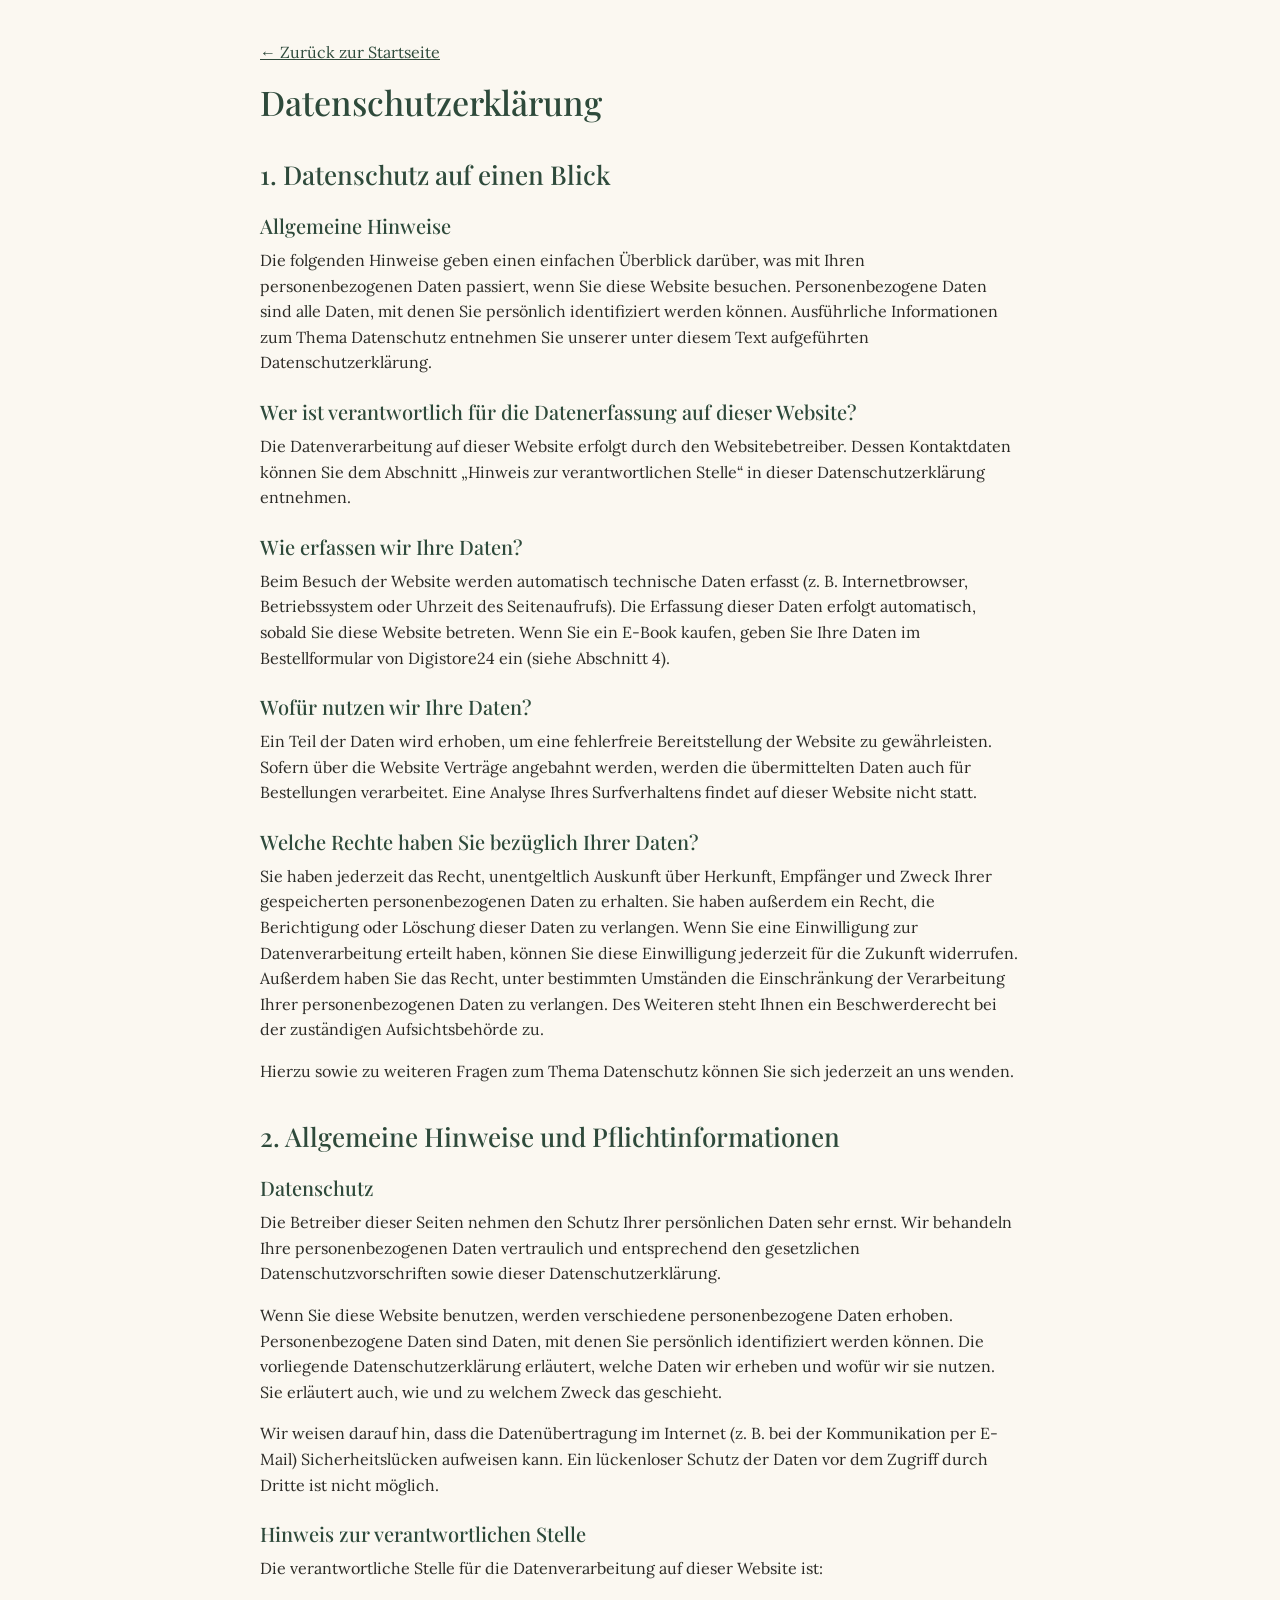
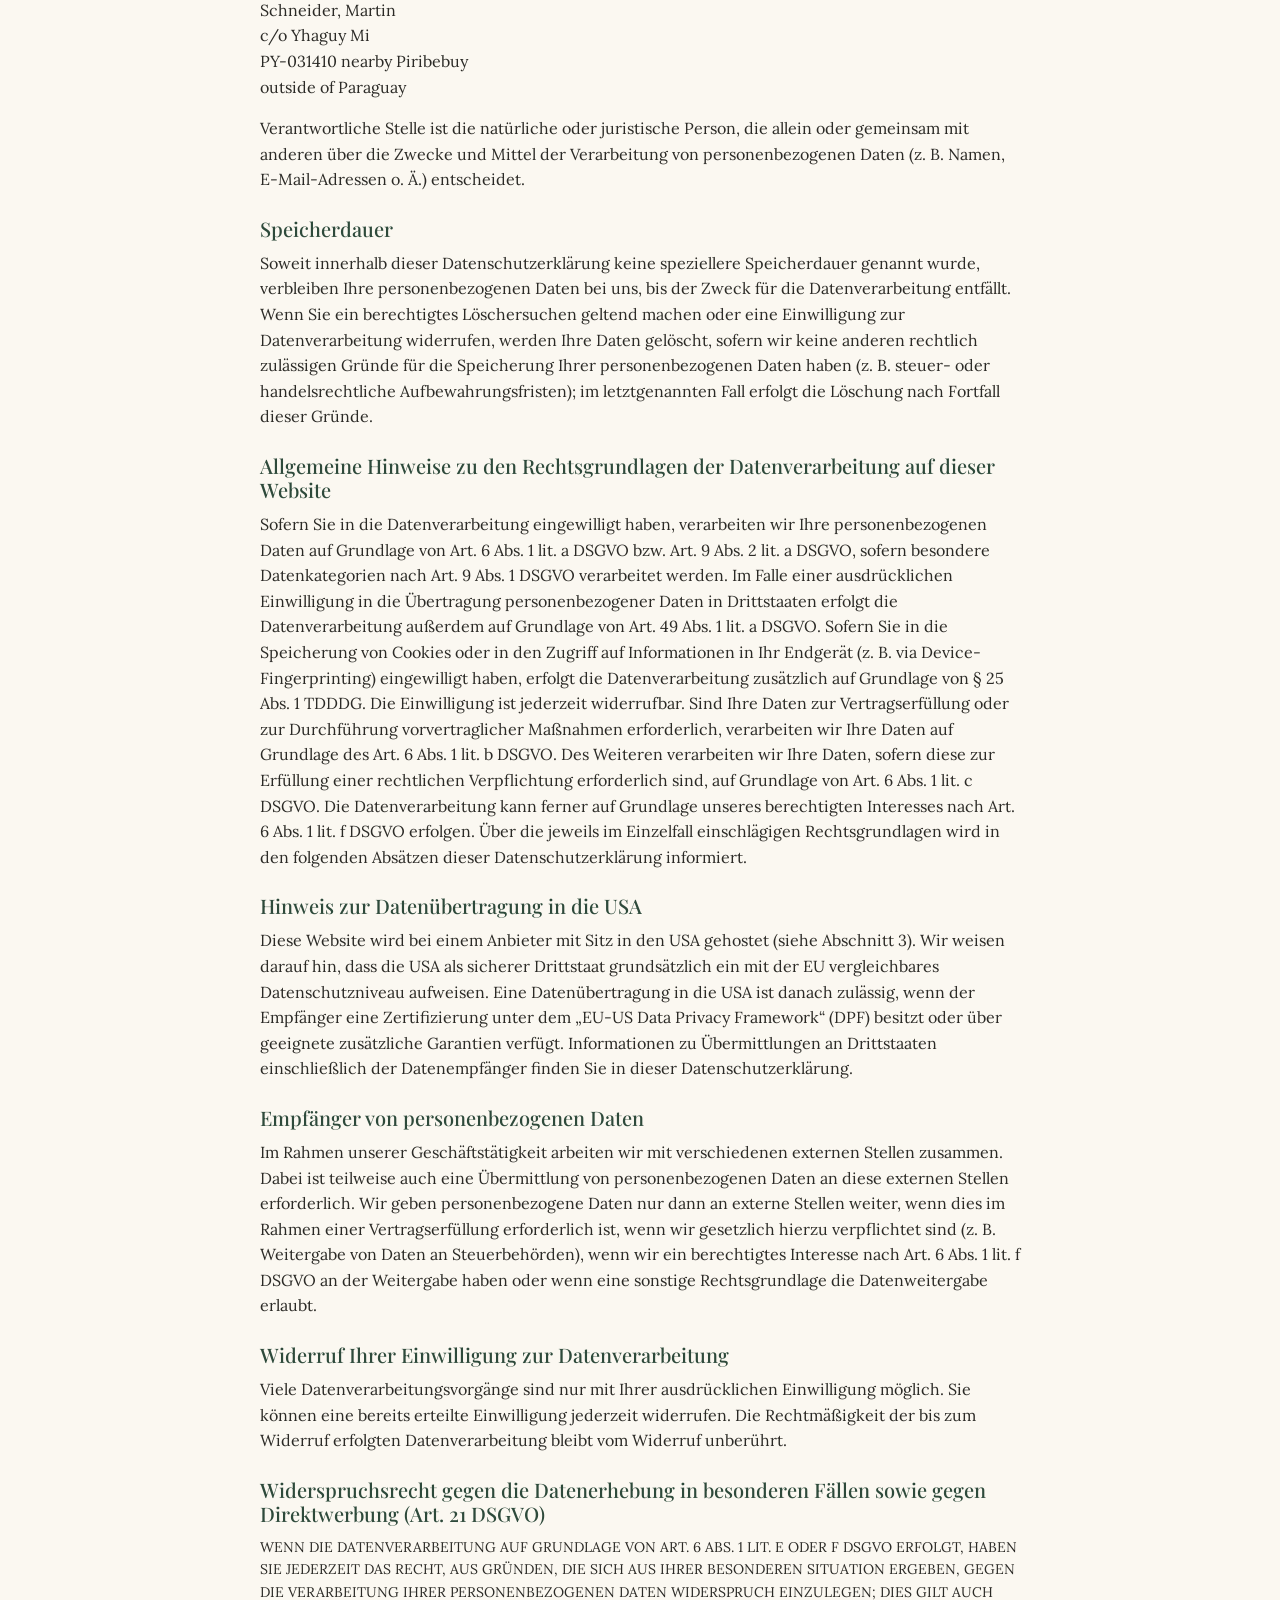
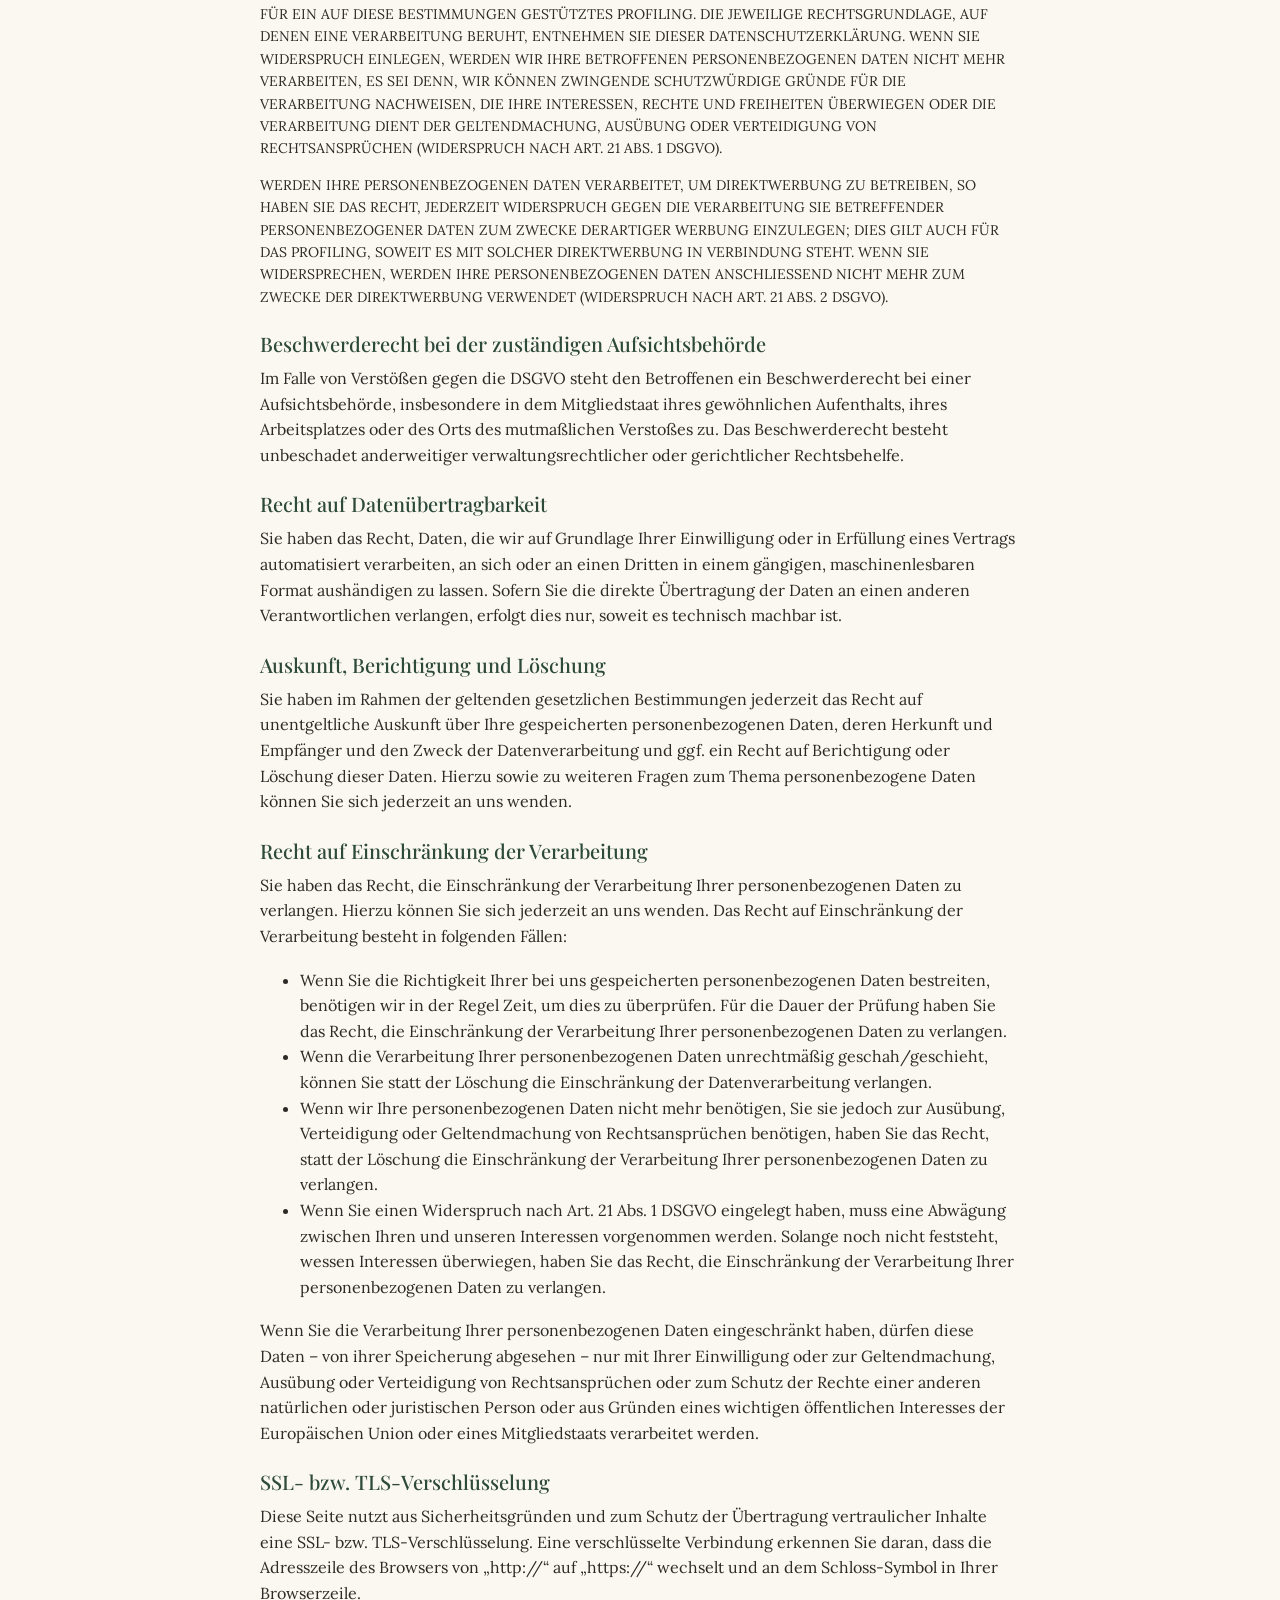
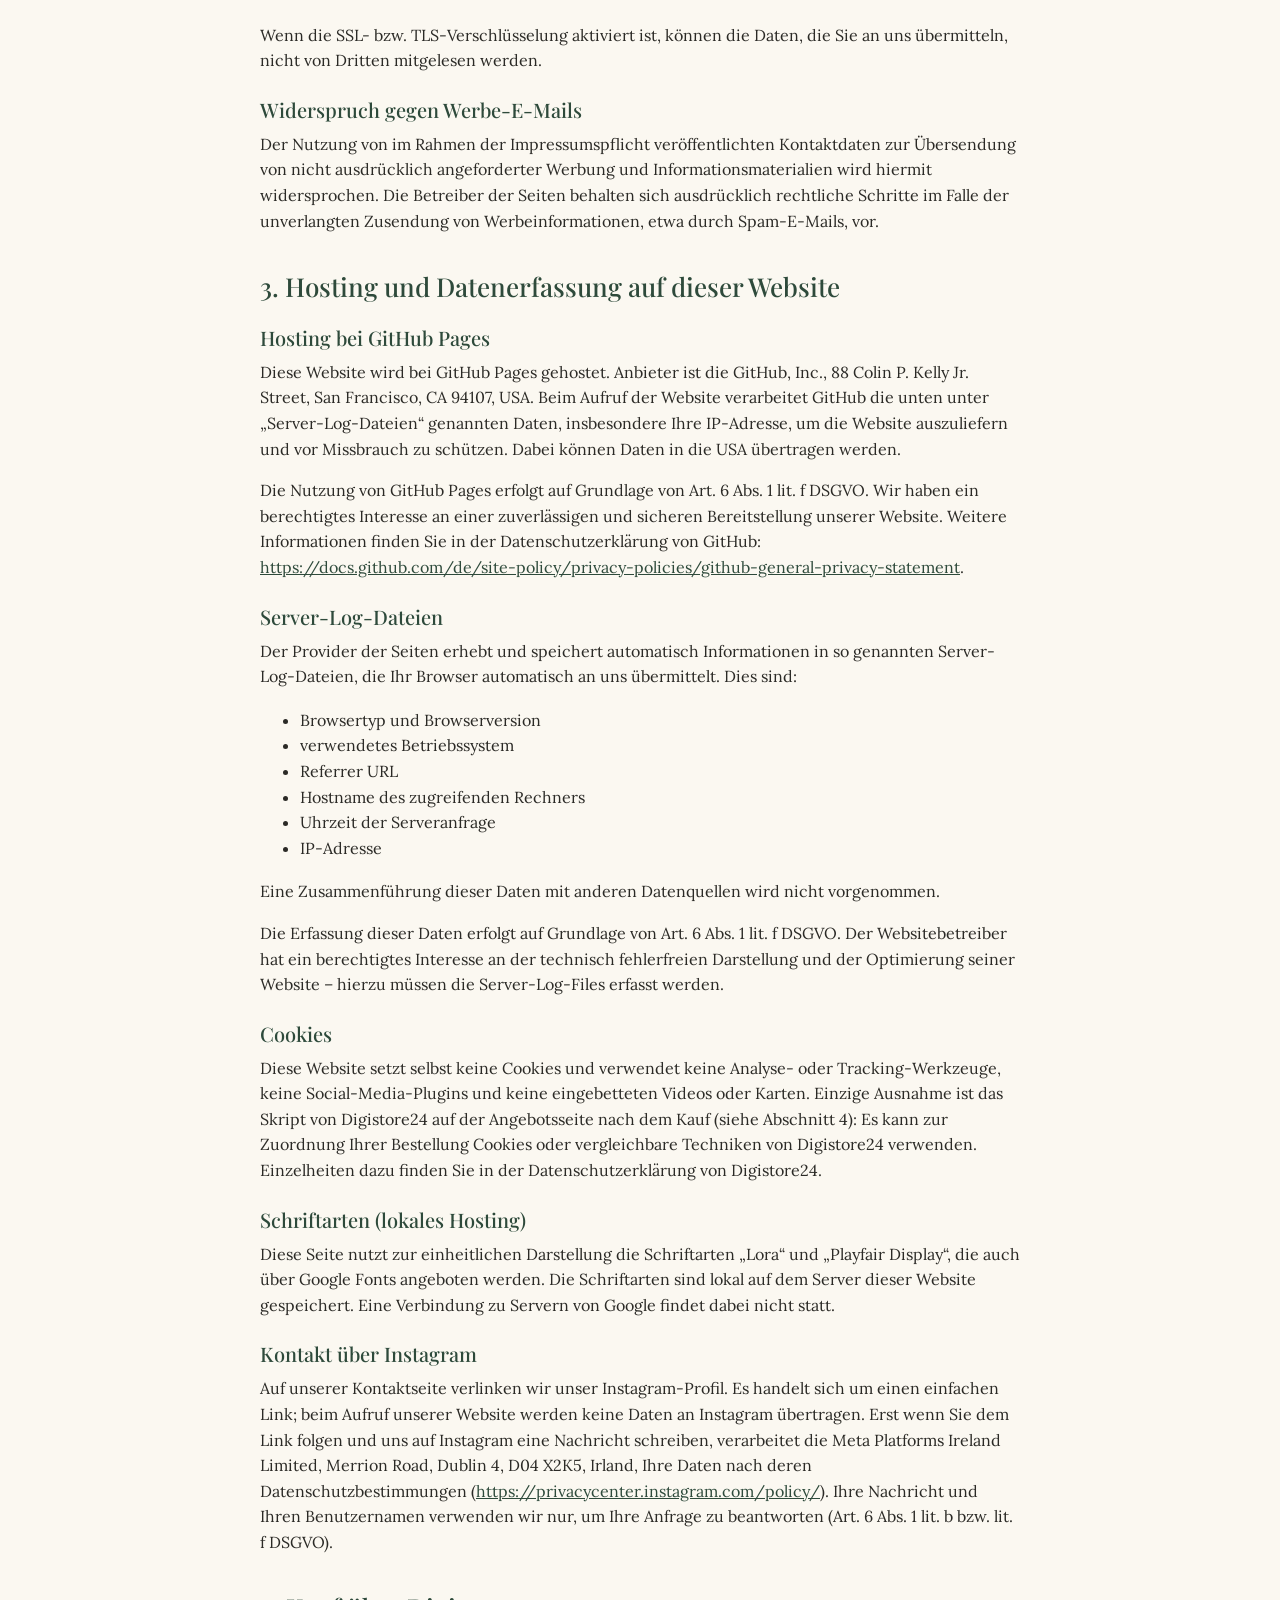
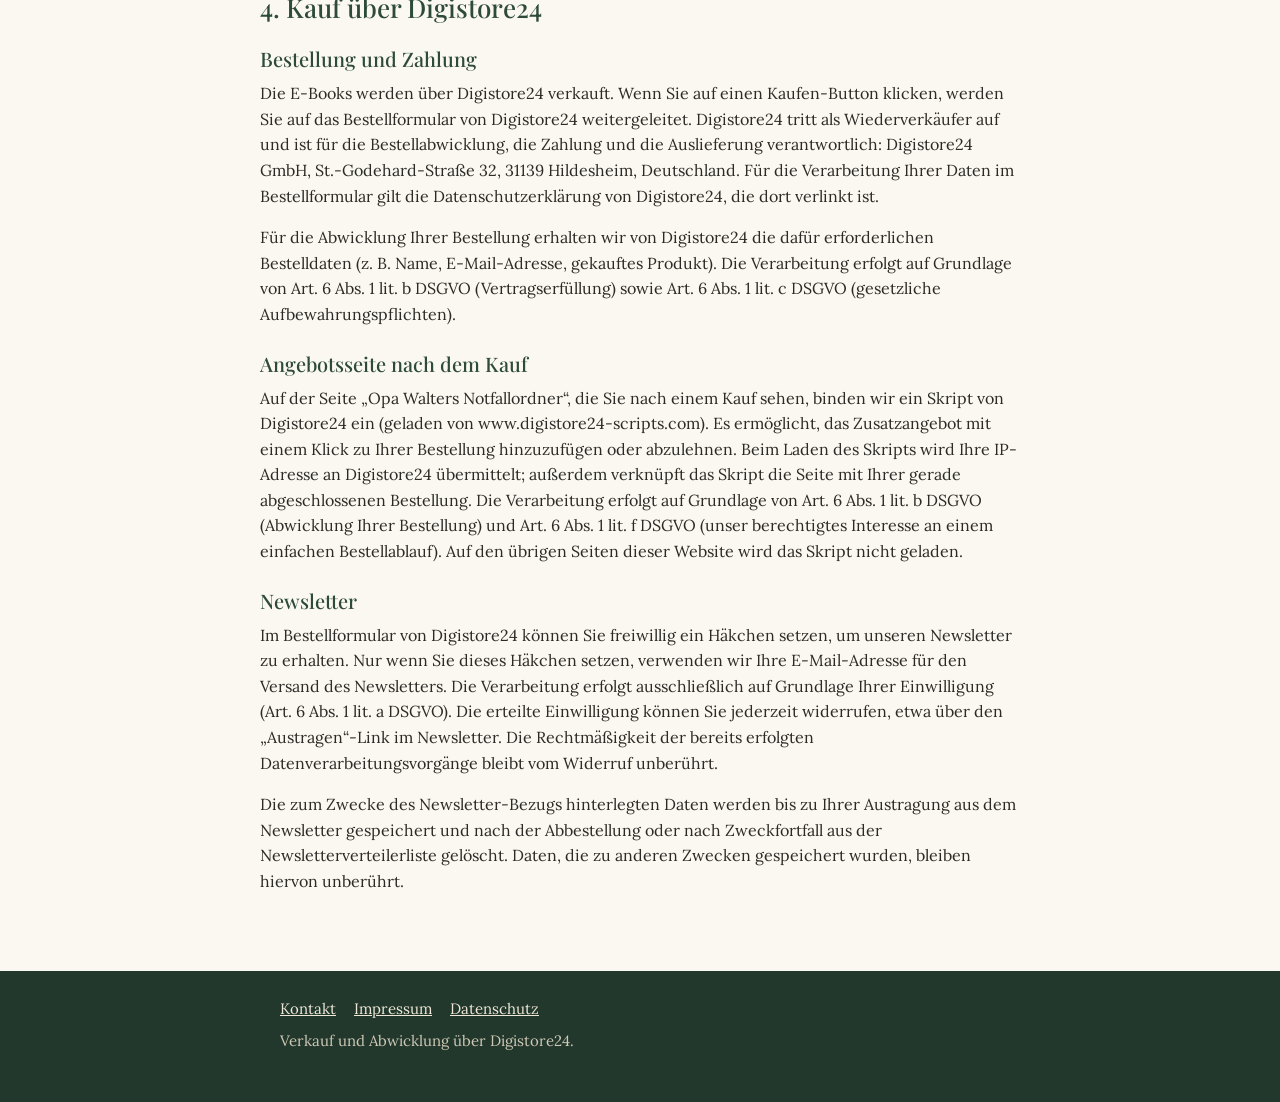
==== datenschutz.html @ 10e4367b "Add files via upload" ====
<!doctype html>
<html lang="de">
<head>
<meta charset="utf-8">
<meta name="viewport" content="width=device-width, initial-scale=1">
<meta name="robots" content="noindex">
<title>Datenschutz – Opa Walters Geld-Ordnung</title>
<link rel="stylesheet" href="stil.css">
<style>.einfach h2{font-size:26px;margin-top:1.4em}.einfach h3{font-size:20px;margin-top:1.2em}.einfach p,.einfach li{font-size:16px}.gross{font-size:14px !important}</style>
</head>
<body>
<main class="huelle einfach">
  <p><a href="index.html">← Zurück zur Startseite</a></p>
  <h1>Datenschutzerklärung</h1>

  <h2>1. Datenschutz auf einen Blick</h2>
  <h3>Allgemeine Hinweise</h3>
  <p>Die folgenden Hinweise geben einen einfachen Überblick darüber, was mit Ihren personenbezogenen Daten passiert, wenn Sie diese Website besuchen. Personenbezogene Daten sind alle Daten, mit denen Sie persönlich identifiziert werden können. Ausführliche Informationen zum Thema Datenschutz entnehmen Sie unserer unter diesem Text aufgeführten Datenschutzerklärung.</p>
  <h3>Wer ist verantwortlich für die Datenerfassung auf dieser Website?</h3>
  <p>Die Datenverarbeitung auf dieser Website erfolgt durch den Websitebetreiber. Dessen Kontaktdaten können Sie dem Abschnitt „Hinweis zur verantwortlichen Stelle“ in dieser Datenschutzerklärung entnehmen.</p>
  <h3>Wie erfassen wir Ihre Daten?</h3>
  <p>Beim Besuch der Website werden automatisch technische Daten erfasst (z. B. Internetbrowser, Betriebssystem oder Uhrzeit des Seitenaufrufs). Die Erfassung dieser Daten erfolgt automatisch, sobald Sie diese Website betreten. Wenn Sie ein E-Book kaufen, geben Sie Ihre Daten im Bestellformular von Digistore24 ein (siehe Abschnitt 4).</p>
  <h3>Wofür nutzen wir Ihre Daten?</h3>
  <p>Ein Teil der Daten wird erhoben, um eine fehlerfreie Bereitstellung der Website zu gewährleisten. Sofern über die Website Verträge angebahnt werden, werden die übermittelten Daten auch für Bestellungen verarbeitet. Eine Analyse Ihres Surfverhaltens findet auf dieser Website nicht statt.</p>
  <h3>Welche Rechte haben Sie bezüglich Ihrer Daten?</h3>
  <p>Sie haben jederzeit das Recht, unentgeltlich Auskunft über Herkunft, Empfänger und Zweck Ihrer gespeicherten personenbezogenen Daten zu erhalten. Sie haben außerdem ein Recht, die Berichtigung oder Löschung dieser Daten zu verlangen. Wenn Sie eine Einwilligung zur Datenverarbeitung erteilt haben, können Sie diese Einwilligung jederzeit für die Zukunft widerrufen. Außerdem haben Sie das Recht, unter bestimmten Umständen die Einschränkung der Verarbeitung Ihrer personenbezogenen Daten zu verlangen. Des Weiteren steht Ihnen ein Beschwerderecht bei der zuständigen Aufsichtsbehörde zu.</p>
  <p>Hierzu sowie zu weiteren Fragen zum Thema Datenschutz können Sie sich jederzeit an uns wenden.</p>

  <h2>2. Allgemeine Hinweise und Pflichtinformationen</h2>
  <h3>Datenschutz</h3>
  <p>Die Betreiber dieser Seiten nehmen den Schutz Ihrer persönlichen Daten sehr ernst. Wir behandeln Ihre personenbezogenen Daten vertraulich und entsprechend den gesetzlichen Datenschutzvorschriften sowie dieser Datenschutzerklärung.</p>
  <p>Wenn Sie diese Website benutzen, werden verschiedene personenbezogene Daten erhoben. Personenbezogene Daten sind Daten, mit denen Sie persönlich identifiziert werden können. Die vorliegende Datenschutzerklärung erläutert, welche Daten wir erheben und wofür wir sie nutzen. Sie erläutert auch, wie und zu welchem Zweck das geschieht.</p>
  <p>Wir weisen darauf hin, dass die Datenübertragung im Internet (z. B. bei der Kommunikation per E-Mail) Sicherheitslücken aufweisen kann. Ein lückenloser Schutz der Daten vor dem Zugriff durch Dritte ist nicht möglich.</p>
  <h3>Hinweis zur verantwortlichen Stelle</h3>
  <p>Die verantwortliche Stelle für die Datenverarbeitung auf dieser Website ist:</p>
  <p>Schneider, Martin<br>c/o Yhaguy Mi<br>PY-031410 nearby Piribebuy<br>outside of Paraguay</p>
  <p>Verantwortliche Stelle ist die natürliche oder juristische Person, die allein oder gemeinsam mit anderen über die Zwecke und Mittel der Verarbeitung von personenbezogenen Daten (z. B. Namen, E-Mail-Adressen o. Ä.) entscheidet.</p>
  <h3>Speicherdauer</h3>
  <p>Soweit innerhalb dieser Datenschutzerklärung keine speziellere Speicherdauer genannt wurde, verbleiben Ihre personenbezogenen Daten bei uns, bis der Zweck für die Datenverarbeitung entfällt. Wenn Sie ein berechtigtes Löschersuchen geltend machen oder eine Einwilligung zur Datenverarbeitung widerrufen, werden Ihre Daten gelöscht, sofern wir keine anderen rechtlich zulässigen Gründe für die Speicherung Ihrer personenbezogenen Daten haben (z. B. steuer- oder handelsrechtliche Aufbewahrungsfristen); im letztgenannten Fall erfolgt die Löschung nach Fortfall dieser Gründe.</p>
  <h3>Allgemeine Hinweise zu den Rechtsgrundlagen der Datenverarbeitung auf dieser Website</h3>
  <p>Sofern Sie in die Datenverarbeitung eingewilligt haben, verarbeiten wir Ihre personenbezogenen Daten auf Grundlage von Art. 6 Abs. 1 lit. a DSGVO bzw. Art. 9 Abs. 2 lit. a DSGVO, sofern besondere Datenkategorien nach Art. 9 Abs. 1 DSGVO verarbeitet werden. Im Falle einer ausdrücklichen Einwilligung in die Übertragung personenbezogener Daten in Drittstaaten erfolgt die Datenverarbeitung außerdem auf Grundlage von Art. 49 Abs. 1 lit. a DSGVO. Sofern Sie in die Speicherung von Cookies oder in den Zugriff auf Informationen in Ihr Endgerät (z. B. via Device-Fingerprinting) eingewilligt haben, erfolgt die Datenverarbeitung zusätzlich auf Grundlage von § 25 Abs. 1 TDDDG. Die Einwilligung ist jederzeit widerrufbar. Sind Ihre Daten zur Vertragserfüllung oder zur Durchführung vorvertraglicher Maßnahmen erforderlich, verarbeiten wir Ihre Daten auf Grundlage des Art. 6 Abs. 1 lit. b DSGVO. Des Weiteren verarbeiten wir Ihre Daten, sofern diese zur Erfüllung einer rechtlichen Verpflichtung erforderlich sind, auf Grundlage von Art. 6 Abs. 1 lit. c DSGVO. Die Datenverarbeitung kann ferner auf Grundlage unseres berechtigten Interesses nach Art. 6 Abs. 1 lit. f DSGVO erfolgen. Über die jeweils im Einzelfall einschlägigen Rechtsgrundlagen wird in den folgenden Absätzen dieser Datenschutzerklärung informiert.</p>
  <h3>Hinweis zur Datenübertragung in die USA</h3>
  <p>Diese Website wird bei einem Anbieter mit Sitz in den USA gehostet (siehe Abschnitt 3). Wir weisen darauf hin, dass die USA als sicherer Drittstaat grundsätzlich ein mit der EU vergleichbares Datenschutzniveau aufweisen. Eine Datenübertragung in die USA ist danach zulässig, wenn der Empfänger eine Zertifizierung unter dem „EU-US Data Privacy Framework“ (DPF) besitzt oder über geeignete zusätzliche Garantien verfügt. Informationen zu Übermittlungen an Drittstaaten einschließlich der Datenempfänger finden Sie in dieser Datenschutzerklärung.</p>
  <h3>Empfänger von personenbezogenen Daten</h3>
  <p>Im Rahmen unserer Geschäftstätigkeit arbeiten wir mit verschiedenen externen Stellen zusammen. Dabei ist teilweise auch eine Übermittlung von personenbezogenen Daten an diese externen Stellen erforderlich. Wir geben personenbezogene Daten nur dann an externe Stellen weiter, wenn dies im Rahmen einer Vertragserfüllung erforderlich ist, wenn wir gesetzlich hierzu verpflichtet sind (z. B. Weitergabe von Daten an Steuerbehörden), wenn wir ein berechtigtes Interesse nach Art. 6 Abs. 1 lit. f DSGVO an der Weitergabe haben oder wenn eine sonstige Rechtsgrundlage die Datenweitergabe erlaubt.</p>
  <h3>Widerruf Ihrer Einwilligung zur Datenverarbeitung</h3>
  <p>Viele Datenverarbeitungsvorgänge sind nur mit Ihrer ausdrücklichen Einwilligung möglich. Sie können eine bereits erteilte Einwilligung jederzeit widerrufen. Die Rechtmäßigkeit der bis zum Widerruf erfolgten Datenverarbeitung bleibt vom Widerruf unberührt.</p>
  <h3>Widerspruchsrecht gegen die Datenerhebung in besonderen Fällen sowie gegen Direktwerbung (Art. 21 DSGVO)</h3>
  <p class="gross">WENN DIE DATENVERARBEITUNG AUF GRUNDLAGE VON ART. 6 ABS. 1 LIT. E ODER F DSGVO ERFOLGT, HABEN SIE JEDERZEIT DAS RECHT, AUS GRÜNDEN, DIE SICH AUS IHRER BESONDEREN SITUATION ERGEBEN, GEGEN DIE VERARBEITUNG IHRER PERSONENBEZOGENEN DATEN WIDERSPRUCH EINZULEGEN; DIES GILT AUCH FÜR EIN AUF DIESE BESTIMMUNGEN GESTÜTZTES PROFILING. DIE JEWEILIGE RECHTSGRUNDLAGE, AUF DENEN EINE VERARBEITUNG BERUHT, ENTNEHMEN SIE DIESER DATENSCHUTZERKLÄRUNG. WENN SIE WIDERSPRUCH EINLEGEN, WERDEN WIR IHRE BETROFFENEN PERSONENBEZOGENEN DATEN NICHT MEHR VERARBEITEN, ES SEI DENN, WIR KÖNNEN ZWINGENDE SCHUTZWÜRDIGE GRÜNDE FÜR DIE VERARBEITUNG NACHWEISEN, DIE IHRE INTERESSEN, RECHTE UND FREIHEITEN ÜBERWIEGEN ODER DIE VERARBEITUNG DIENT DER GELTENDMACHUNG, AUSÜBUNG ODER VERTEIDIGUNG VON RECHTSANSPRÜCHEN (WIDERSPRUCH NACH ART. 21 ABS. 1 DSGVO).</p>
  <p class="gross">WERDEN IHRE PERSONENBEZOGENEN DATEN VERARBEITET, UM DIREKTWERBUNG ZU BETREIBEN, SO HABEN SIE DAS RECHT, JEDERZEIT WIDERSPRUCH GEGEN DIE VERARBEITUNG SIE BETREFFENDER PERSONENBEZOGENER DATEN ZUM ZWECKE DERARTIGER WERBUNG EINZULEGEN; DIES GILT AUCH FÜR DAS PROFILING, SOWEIT ES MIT SOLCHER DIREKTWERBUNG IN VERBINDUNG STEHT. WENN SIE WIDERSPRECHEN, WERDEN IHRE PERSONENBEZOGENEN DATEN ANSCHLIESSEND NICHT MEHR ZUM ZWECKE DER DIREKTWERBUNG VERWENDET (WIDERSPRUCH NACH ART. 21 ABS. 2 DSGVO).</p>
  <h3>Beschwerderecht bei der zuständigen Aufsichtsbehörde</h3>
  <p>Im Falle von Verstößen gegen die DSGVO steht den Betroffenen ein Beschwerderecht bei einer Aufsichtsbehörde, insbesondere in dem Mitgliedstaat ihres gewöhnlichen Aufenthalts, ihres Arbeitsplatzes oder des Orts des mutmaßlichen Verstoßes zu. Das Beschwerderecht besteht unbeschadet anderweitiger verwaltungsrechtlicher oder gerichtlicher Rechtsbehelfe.</p>
  <h3>Recht auf Datenübertragbarkeit</h3>
  <p>Sie haben das Recht, Daten, die wir auf Grundlage Ihrer Einwilligung oder in Erfüllung eines Vertrags automatisiert verarbeiten, an sich oder an einen Dritten in einem gängigen, maschinenlesbaren Format aushändigen zu lassen. Sofern Sie die direkte Übertragung der Daten an einen anderen Verantwortlichen verlangen, erfolgt dies nur, soweit es technisch machbar ist.</p>
  <h3>Auskunft, Berichtigung und Löschung</h3>
  <p>Sie haben im Rahmen der geltenden gesetzlichen Bestimmungen jederzeit das Recht auf unentgeltliche Auskunft über Ihre gespeicherten personenbezogenen Daten, deren Herkunft und Empfänger und den Zweck der Datenverarbeitung und ggf. ein Recht auf Berichtigung oder Löschung dieser Daten. Hierzu sowie zu weiteren Fragen zum Thema personenbezogene Daten können Sie sich jederzeit an uns wenden.</p>
  <h3>Recht auf Einschränkung der Verarbeitung</h3>
  <p>Sie haben das Recht, die Einschränkung der Verarbeitung Ihrer personenbezogenen Daten zu verlangen. Hierzu können Sie sich jederzeit an uns wenden. Das Recht auf Einschränkung der Verarbeitung besteht in folgenden Fällen:</p>
  <ul>
    <li>Wenn Sie die Richtigkeit Ihrer bei uns gespeicherten personenbezogenen Daten bestreiten, benötigen wir in der Regel Zeit, um dies zu überprüfen. Für die Dauer der Prüfung haben Sie das Recht, die Einschränkung der Verarbeitung Ihrer personenbezogenen Daten zu verlangen.</li>
    <li>Wenn die Verarbeitung Ihrer personenbezogenen Daten unrechtmäßig geschah/geschieht, können Sie statt der Löschung die Einschränkung der Datenverarbeitung verlangen.</li>
    <li>Wenn wir Ihre personenbezogenen Daten nicht mehr benötigen, Sie sie jedoch zur Ausübung, Verteidigung oder Geltendmachung von Rechtsansprüchen benötigen, haben Sie das Recht, statt der Löschung die Einschränkung der Verarbeitung Ihrer personenbezogenen Daten zu verlangen.</li>
    <li>Wenn Sie einen Widerspruch nach Art. 21 Abs. 1 DSGVO eingelegt haben, muss eine Abwägung zwischen Ihren und unseren Interessen vorgenommen werden. Solange noch nicht feststeht, wessen Interessen überwiegen, haben Sie das Recht, die Einschränkung der Verarbeitung Ihrer personenbezogenen Daten zu verlangen.</li>
  </ul>
  <p>Wenn Sie die Verarbeitung Ihrer personenbezogenen Daten eingeschränkt haben, dürfen diese Daten – von ihrer Speicherung abgesehen – nur mit Ihrer Einwilligung oder zur Geltendmachung, Ausübung oder Verteidigung von Rechtsansprüchen oder zum Schutz der Rechte einer anderen natürlichen oder juristischen Person oder aus Gründen eines wichtigen öffentlichen Interesses der Europäischen Union oder eines Mitgliedstaats verarbeitet werden.</p>
  <h3>SSL- bzw. TLS-Verschlüsselung</h3>
  <p>Diese Seite nutzt aus Sicherheitsgründen und zum Schutz der Übertragung vertraulicher Inhalte eine SSL- bzw. TLS-Verschlüsselung. Eine verschlüsselte Verbindung erkennen Sie daran, dass die Adresszeile des Browsers von „http://“ auf „https://“ wechselt und an dem Schloss-Symbol in Ihrer Browserzeile.</p>
  <p>Wenn die SSL- bzw. TLS-Verschlüsselung aktiviert ist, können die Daten, die Sie an uns übermitteln, nicht von Dritten mitgelesen werden.</p>
  <h3>Widerspruch gegen Werbe-E-Mails</h3>
  <p>Der Nutzung von im Rahmen der Impressumspflicht veröffentlichten Kontaktdaten zur Übersendung von nicht ausdrücklich angeforderter Werbung und Informationsmaterialien wird hiermit widersprochen. Die Betreiber der Seiten behalten sich ausdrücklich rechtliche Schritte im Falle der unverlangten Zusendung von Werbeinformationen, etwa durch Spam-E-Mails, vor.</p>

  <h2>3. Hosting und Datenerfassung auf dieser Website</h2>
  <h3>Hosting bei GitHub Pages</h3>
  <p>Diese Website wird bei GitHub Pages gehostet. Anbieter ist die GitHub, Inc., 88 Colin P. Kelly Jr. Street, San Francisco, CA 94107, USA. Beim Aufruf der Website verarbeitet GitHub die unten unter „Server-Log-Dateien“ genannten Daten, insbesondere Ihre IP-Adresse, um die Website auszuliefern und vor Missbrauch zu schützen. Dabei können Daten in die USA übertragen werden.</p>
  <p>Die Nutzung von GitHub Pages erfolgt auf Grundlage von Art. 6 Abs. 1 lit. f DSGVO. Wir haben ein berechtigtes Interesse an einer zuverlässigen und sicheren Bereitstellung unserer Website. Weitere Informationen finden Sie in der Datenschutzerklärung von GitHub: <a href="https://docs.github.com/de/site-policy/privacy-policies/github-general-privacy-statement">https://docs.github.com/de/site-policy/privacy-policies/github-general-privacy-statement</a>.</p>
  <h3>Server-Log-Dateien</h3>
  <p>Der Provider der Seiten erhebt und speichert automatisch Informationen in so genannten Server-Log-Dateien, die Ihr Browser automatisch an uns übermittelt. Dies sind:</p>
  <ul>
    <li>Browsertyp und Browserversion</li>
    <li>verwendetes Betriebssystem</li>
    <li>Referrer URL</li>
    <li>Hostname des zugreifenden Rechners</li>
    <li>Uhrzeit der Serveranfrage</li>
    <li>IP-Adresse</li>
  </ul>
  <p>Eine Zusammenführung dieser Daten mit anderen Datenquellen wird nicht vorgenommen.</p>
  <p>Die Erfassung dieser Daten erfolgt auf Grundlage von Art. 6 Abs. 1 lit. f DSGVO. Der Websitebetreiber hat ein berechtigtes Interesse an der technisch fehlerfreien Darstellung und der Optimierung seiner Website – hierzu müssen die Server-Log-Files erfasst werden.</p>
  <h3>Cookies</h3>
  <p>Diese Website setzt selbst keine Cookies und verwendet keine Analyse- oder Tracking-Werkzeuge, keine Social-Media-Plugins und keine eingebetteten Videos oder Karten. Einzige Ausnahme ist das Skript von Digistore24 auf der Angebotsseite nach dem Kauf (siehe Abschnitt 4): Es kann zur Zuordnung Ihrer Bestellung Cookies oder vergleichbare Techniken von Digistore24 verwenden. Einzelheiten dazu finden Sie in der Datenschutzerklärung von Digistore24.</p>
  <h3>Schriftarten (lokales Hosting)</h3>
  <p>Diese Seite nutzt zur einheitlichen Darstellung die Schriftarten „Lora“ und „Playfair Display“, die auch über Google Fonts angeboten werden. Die Schriftarten sind lokal auf dem Server dieser Website gespeichert. Eine Verbindung zu Servern von Google findet dabei nicht statt.</p>

  <h3>Kontakt über Instagram</h3>
  <p>Auf unserer Kontaktseite verlinken wir unser Instagram-Profil. Es handelt sich um einen einfachen Link; beim Aufruf unserer Website werden keine Daten an Instagram übertragen. Erst wenn Sie dem Link folgen und uns auf Instagram eine Nachricht schreiben, verarbeitet die Meta Platforms Ireland Limited, Merrion Road, Dublin 4, D04 X2K5, Irland, Ihre Daten nach deren Datenschutzbestimmungen (<a href="https://privacycenter.instagram.com/policy/">https://privacycenter.instagram.com/policy/</a>). Ihre Nachricht und Ihren Benutzernamen verwenden wir nur, um Ihre Anfrage zu beantworten (Art. 6 Abs. 1 lit. b bzw. lit. f DSGVO).</p>

  <h2>4. Kauf über Digistore24</h2>
  <h3>Bestellung und Zahlung</h3>
  <p>Die E-Books werden über Digistore24 verkauft. Wenn Sie auf einen Kaufen-Button klicken, werden Sie auf das Bestellformular von Digistore24 weitergeleitet. Digistore24 tritt als Wiederverkäufer auf und ist für die Bestellabwicklung, die Zahlung und die Auslieferung verantwortlich: Digistore24 GmbH, St.-Godehard-Straße 32, 31139 Hildesheim, Deutschland. Für die Verarbeitung Ihrer Daten im Bestellformular gilt die Datenschutzerklärung von Digistore24, die dort verlinkt ist.</p>
  <p>Für die Abwicklung Ihrer Bestellung erhalten wir von Digistore24 die dafür erforderlichen Bestelldaten (z. B. Name, E-Mail-Adresse, gekauftes Produkt). Die Verarbeitung erfolgt auf Grundlage von Art. 6 Abs. 1 lit. b DSGVO (Vertragserfüllung) sowie Art. 6 Abs. 1 lit. c DSGVO (gesetzliche Aufbewahrungspflichten).</p>
  <h3>Angebotsseite nach dem Kauf</h3>
  <p>Auf der Seite „Opa Walters Notfallordner“, die Sie nach einem Kauf sehen, binden wir ein Skript von Digistore24 ein (geladen von www.digistore24-scripts.com). Es ermöglicht, das Zusatzangebot mit einem Klick zu Ihrer Bestellung hinzuzufügen oder abzulehnen. Beim Laden des Skripts wird Ihre IP-Adresse an Digistore24 übermittelt; außerdem verknüpft das Skript die Seite mit Ihrer gerade abgeschlossenen Bestellung. Die Verarbeitung erfolgt auf Grundlage von Art. 6 Abs. 1 lit. b DSGVO (Abwicklung Ihrer Bestellung) und Art. 6 Abs. 1 lit. f DSGVO (unser berechtigtes Interesse an einem einfachen Bestellablauf). Auf den übrigen Seiten dieser Website wird das Skript nicht geladen.</p>
  <h3>Newsletter</h3>
  <p>Im Bestellformular von Digistore24 können Sie freiwillig ein Häkchen setzen, um unseren Newsletter zu erhalten. Nur wenn Sie dieses Häkchen setzen, verwenden wir Ihre E-Mail-Adresse für den Versand des Newsletters. Die Verarbeitung erfolgt ausschließlich auf Grundlage Ihrer Einwilligung (Art. 6 Abs. 1 lit. a DSGVO). Die erteilte Einwilligung können Sie jederzeit widerrufen, etwa über den „Austragen“-Link im Newsletter. Die Rechtmäßigkeit der bereits erfolgten Datenverarbeitungsvorgänge bleibt vom Widerruf unberührt.</p>
  <p>Die zum Zwecke des Newsletter-Bezugs hinterlegten Daten werden bis zu Ihrer Austragung aus dem Newsletter gespeichert und nach der Abbestellung oder nach Zweckfortfall aus der Newsletterverteilerliste gelöscht. Daten, die zu anderen Zwecken gespeichert wurden, bleiben hiervon unberührt.</p>
</main>
<footer class="fuss">
  <div class="huelle">
    <nav aria-label="Rechtliches"><a href="kontakt.html">Kontakt</a><a href="impressum.html">Impressum</a><a href="datenschutz.html">Datenschutz</a></nav>
    <p>Verkauf und Abwicklung über Digistore24.</p>
  </div>
</footer>
</body>
</html>
---- stil.css ----
@font-face{font-family:"Lora";font-weight:400;font-style:normal;font-display:swap;src:url(Lora-400.ttf) format("truetype")}
@font-face{font-family:"Lora";font-weight:400;font-style:italic;font-display:swap;src:url(Lora-400-italic.ttf) format("truetype")}
@font-face{font-family:"Lora";font-weight:600;font-style:normal;font-display:swap;src:url(Lora-600.ttf) format("truetype")}
@font-face{font-family:"Playfair Display";font-weight:500;font-style:normal;font-display:swap;src:url(Playfair-500.ttf) format("truetype")}

:root{
  --gruen:#2E4A3B; --gruen-dunkel:#22382c; --gold:#C29A5B; --gold-hell:#E8D3AE;
  --creme:#FBF8F1; --papier:#F3EEE2; --tinte:#2B2A26; --grau:#6F6A5F; --linie:#E2DCCB;
}
*{box-sizing:border-box}
html{-webkit-text-size-adjust:100%}
body{margin:0;background:var(--creme);color:var(--tinte);font-family:"Lora",Georgia,serif;font-size:18px;line-height:1.6}
img{max-width:100%;height:auto;display:block}
a{color:var(--gruen)}
.huelle{max-width:760px;margin:0 auto;padding:0 20px}
h1,h2,h3{font-family:"Playfair Display",Georgia,serif;font-weight:500;color:var(--gruen);line-height:1.2;margin:0 0 .5em}
h1{font-size:clamp(30px,6vw,46px)}
h2{font-size:clamp(25px,4.6vw,34px);margin-top:1.6em}
h3{font-size:22px}
p{margin:0 0 1em}
.marke{font-size:13px;letter-spacing:.16em;text-transform:uppercase;color:var(--gold);font-weight:600;margin:0 0 14px}

/* Kopf */
.kopf{background:var(--gruen);color:var(--creme);padding:44px 0 0}
.kopf h1{color:var(--creme)}
.kopf .unter{font-size:19px;color:#E9E3D3;margin-bottom:22px}
.kopf ul{margin:0 0 26px;padding:0;list-style:none}
.kopf li{padding:6px 0 6px 30px;position:relative;color:#F1ECDF}
.kopf li::before{content:"";position:absolute;left:4px;top:15px;width:12px;height:12px;border-radius:50%;background:var(--gold)}
.kopf .bild{margin-top:10px;border-radius:14px 14px 0 0;overflow:hidden}

/* Knopf */
.knopf{display:inline-block;background:var(--gold);color:#1f2a22;text-decoration:none;font-weight:600;font-size:19px;
  padding:16px 26px;border-radius:12px;box-shadow:0 3px 0 #9c7a43;text-align:center;line-height:1.3}
.knopf:hover,.knopf:focus-visible{background:#d0aa6c}
.knopf:focus-visible{outline:3px solid var(--creme);outline-offset:3px}
.knopf-zeile{display:flex;flex-wrap:wrap;align-items:center;gap:10px 18px;margin:6px 0 30px}
.preis{font-size:22px;font-weight:600}
.preis small{font-size:14px;font-weight:400;color:inherit;opacity:.8}

/* Abschnitte */
section{padding:12px 0 24px}
.einstieg p:first-child{font-size:20px}
.tabelle{width:100%;border-collapse:collapse;margin:8px 0 10px;font-size:16px}
.tabelle th,.tabelle td{text-align:left;vertical-align:top;padding:12px 10px;border-bottom:1px solid var(--linie)}
.tabelle th{font-family:"Playfair Display",Georgia,serif;font-weight:500;color:var(--gruen);font-size:17px;width:34%}
.tabelle td .umfang{display:block;font-size:14px;color:var(--grau);margin-bottom:2px}
.punkte{padding-left:0;list-style:none;margin:0 0 1em}
.punkte li{padding:6px 0 6px 30px;position:relative}
.punkte li::before{content:"✓";position:absolute;left:4px;top:5px;color:var(--gruen);font-weight:600}
.punkte.nein li::before{content:"–";color:var(--grau)}
.kasten{background:var(--papier);border:1px solid var(--linie);border-radius:14px;padding:22px 22px 8px;margin:10px 0 20px}
.angebot{background:#fff;border:2px solid var(--gold);border-radius:16px;padding:24px;margin:16px 0 26px}
.angebot .knopf{width:100%}
.angebot .preis{display:block;font-size:30px;color:var(--gruen);margin:6px 0 14px}
.angebot ul{margin-top:0}
details{border-bottom:1px solid var(--linie);padding:12px 0}
summary{cursor:pointer;font-weight:600;list-style-position:outside}
details p{margin:10px 0 4px}
.hinweis{font-size:15px;color:var(--grau)}
.zitat{border-left:4px solid var(--gold);padding:4px 0 4px 18px;font-style:italic;margin:0 0 1.2em}

/* Fuß */
.fuss{background:var(--gruen-dunkel);color:#CFC8B6;font-size:15px;padding:26px 0 34px;margin-top:20px}
.fuss a{color:#EFE8D8}
.fuss nav{display:flex;flex-wrap:wrap;gap:6px 18px;margin-bottom:8px}

/* Upsell */
.upsell-kopf{background:var(--gruen);color:var(--creme);padding:34px 0 26px;text-align:center}
.upsell-kopf h1{color:var(--creme)}
.upsell-kopf .schritt{display:inline-block;background:var(--gold);color:#1f2a22;font-weight:600;font-size:14px;padding:4px 12px;border-radius:99px;margin-bottom:14px}
.upsell-knopf{display:flex;justify-content:center;margin:8px 0 4px;min-height:60px}
.nein-link{display:block;text-align:center;margin:14px 0 6px;color:var(--grau);font-size:16px}

/* Unterseiten */
.einfach{padding:40px 0}
.einfach h1{font-size:34px}

@media (max-width:560px){
  body{font-size:17px}
  .tabelle th{width:auto;display:block;border-bottom:0;padding-bottom:2px}
  .tabelle td{display:block;padding-top:0}
  .tabelle tr{display:block;border-bottom:1px solid var(--linie);padding:8px 0}
  .tabelle th,.tabelle td{border-bottom:0}
  .knopf{width:100%}
}
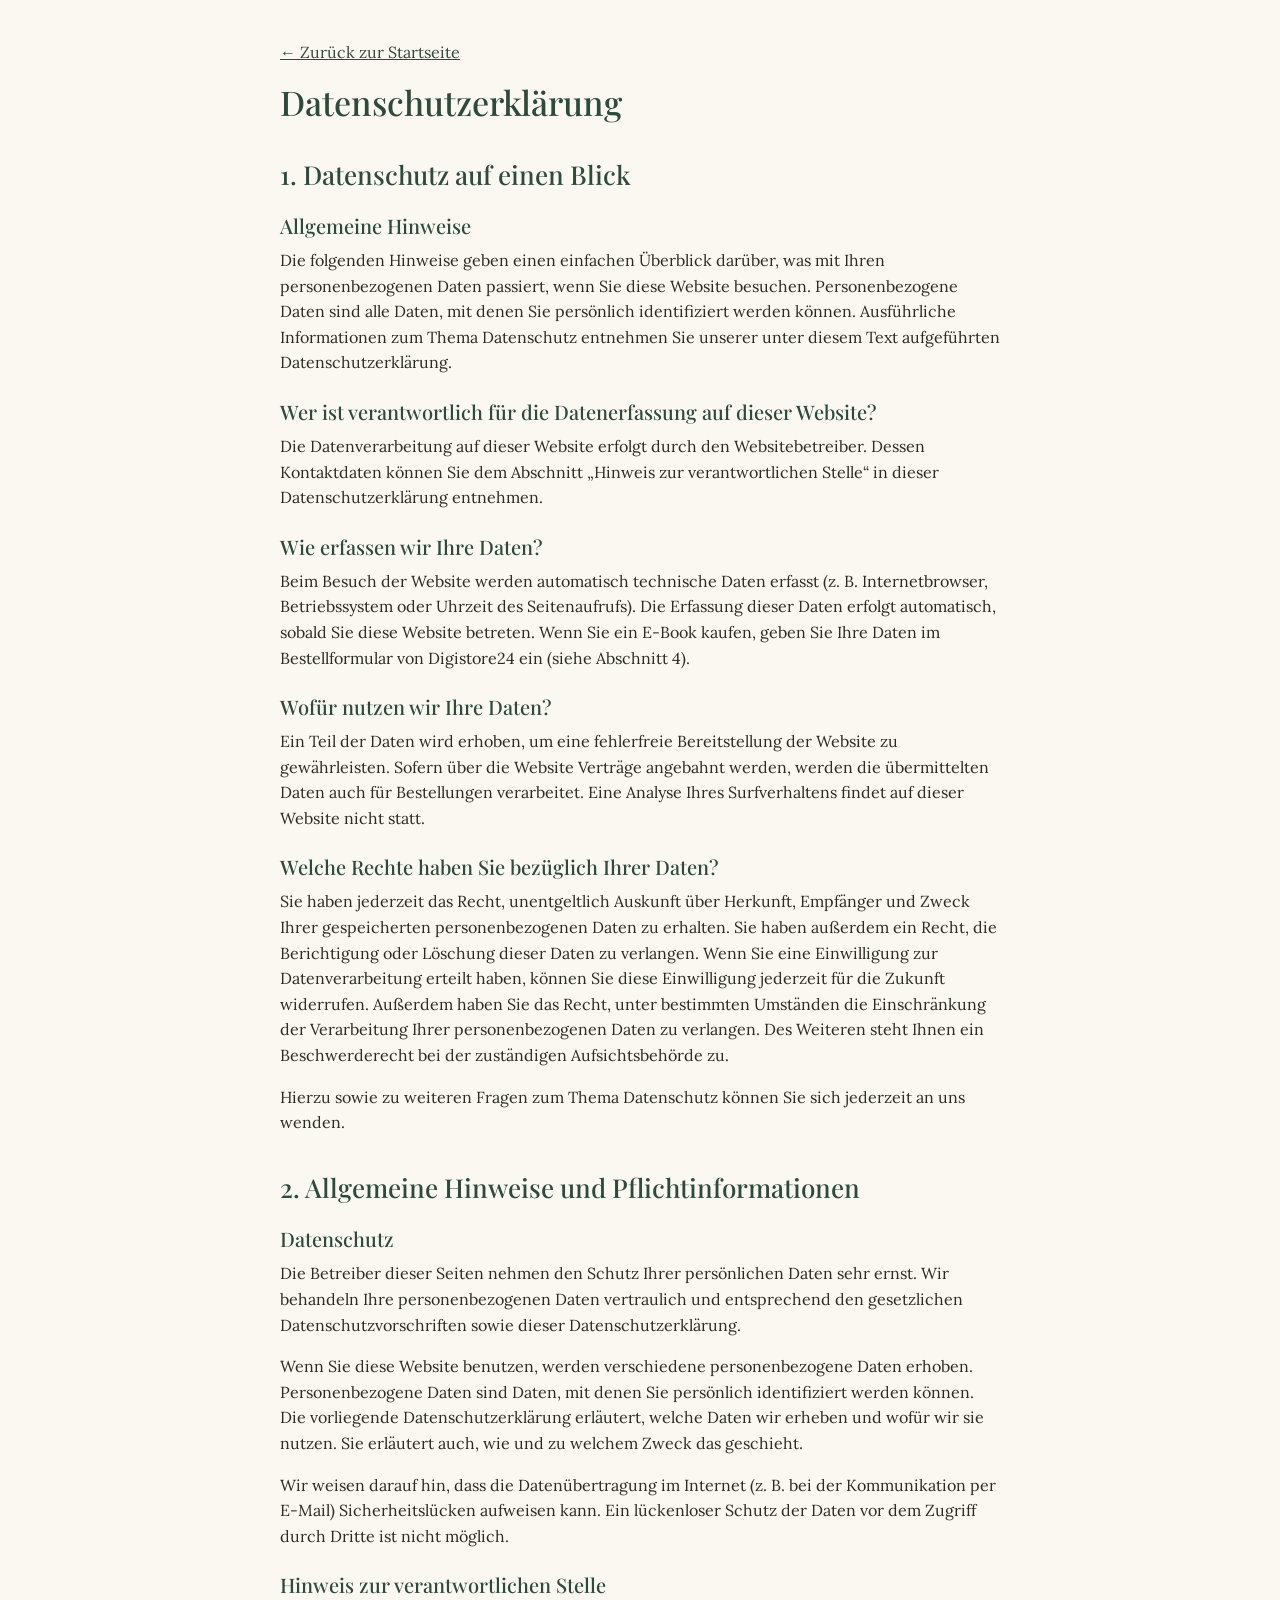
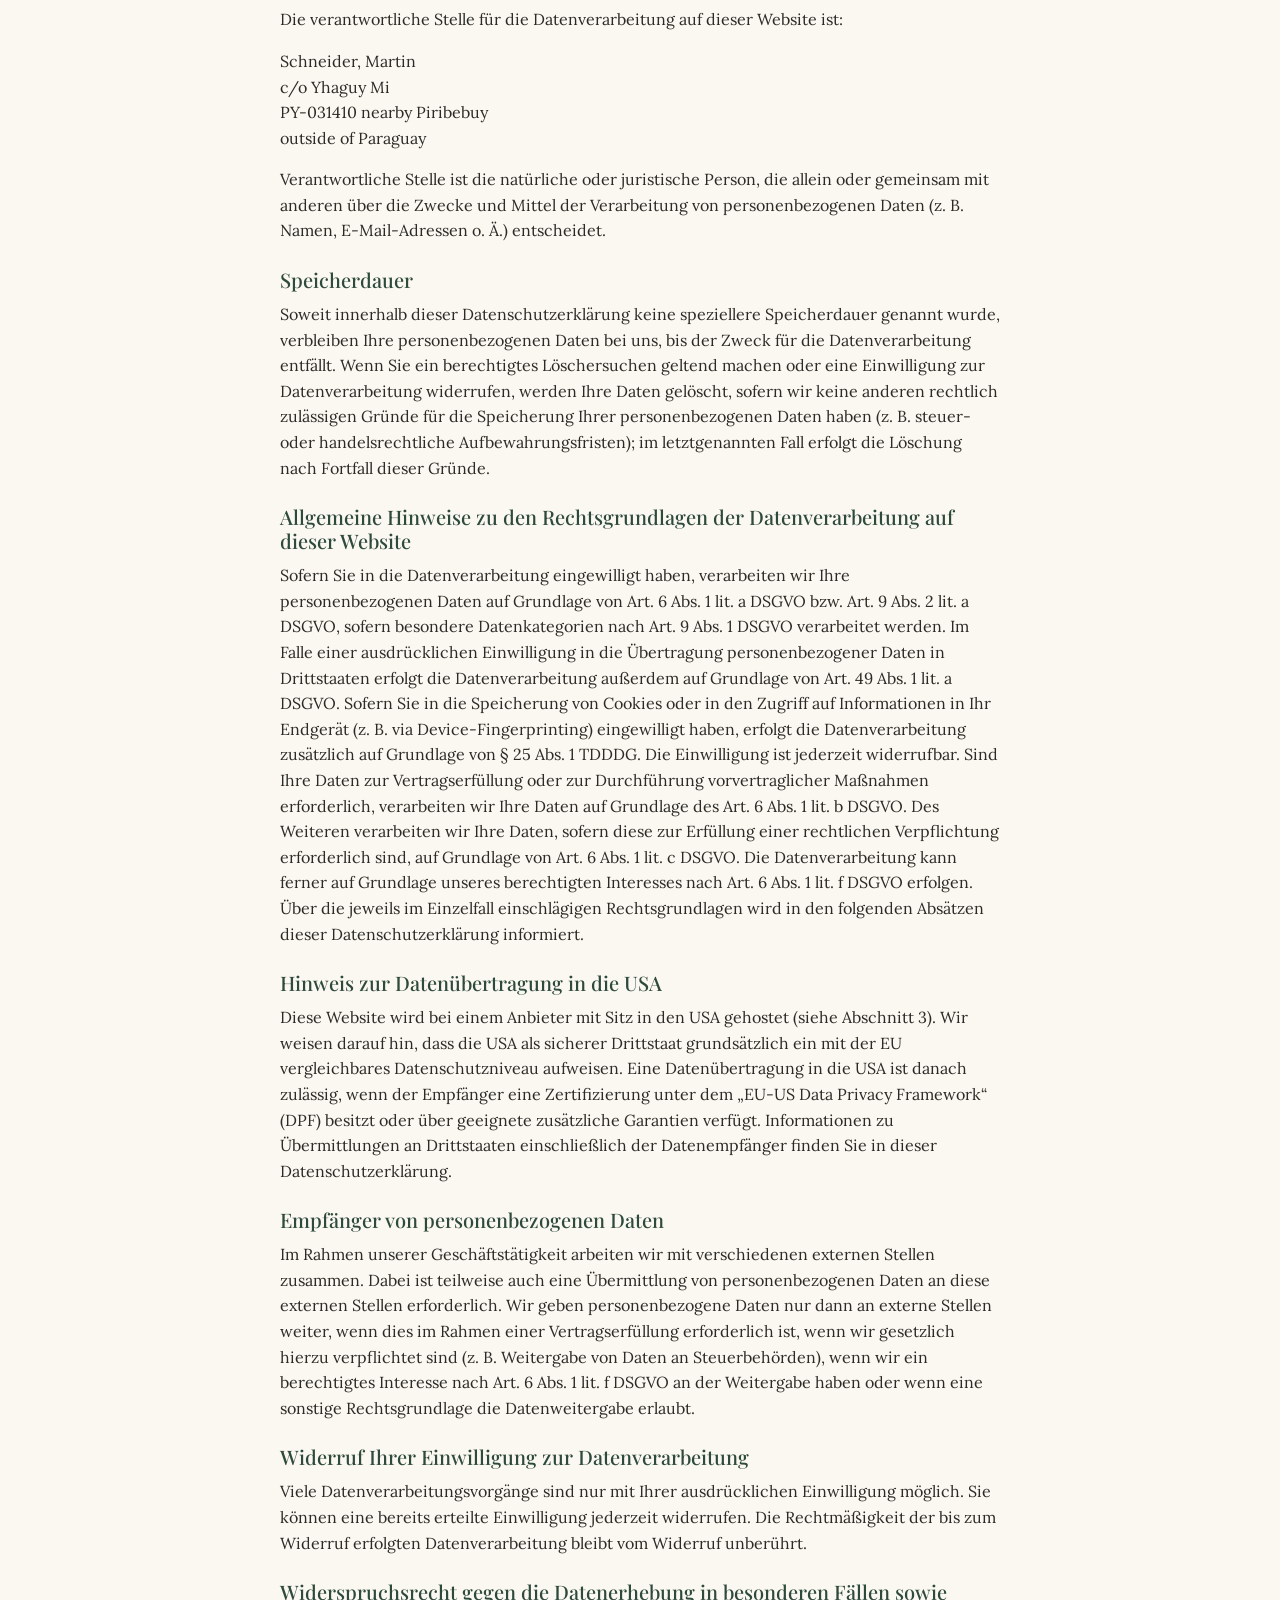
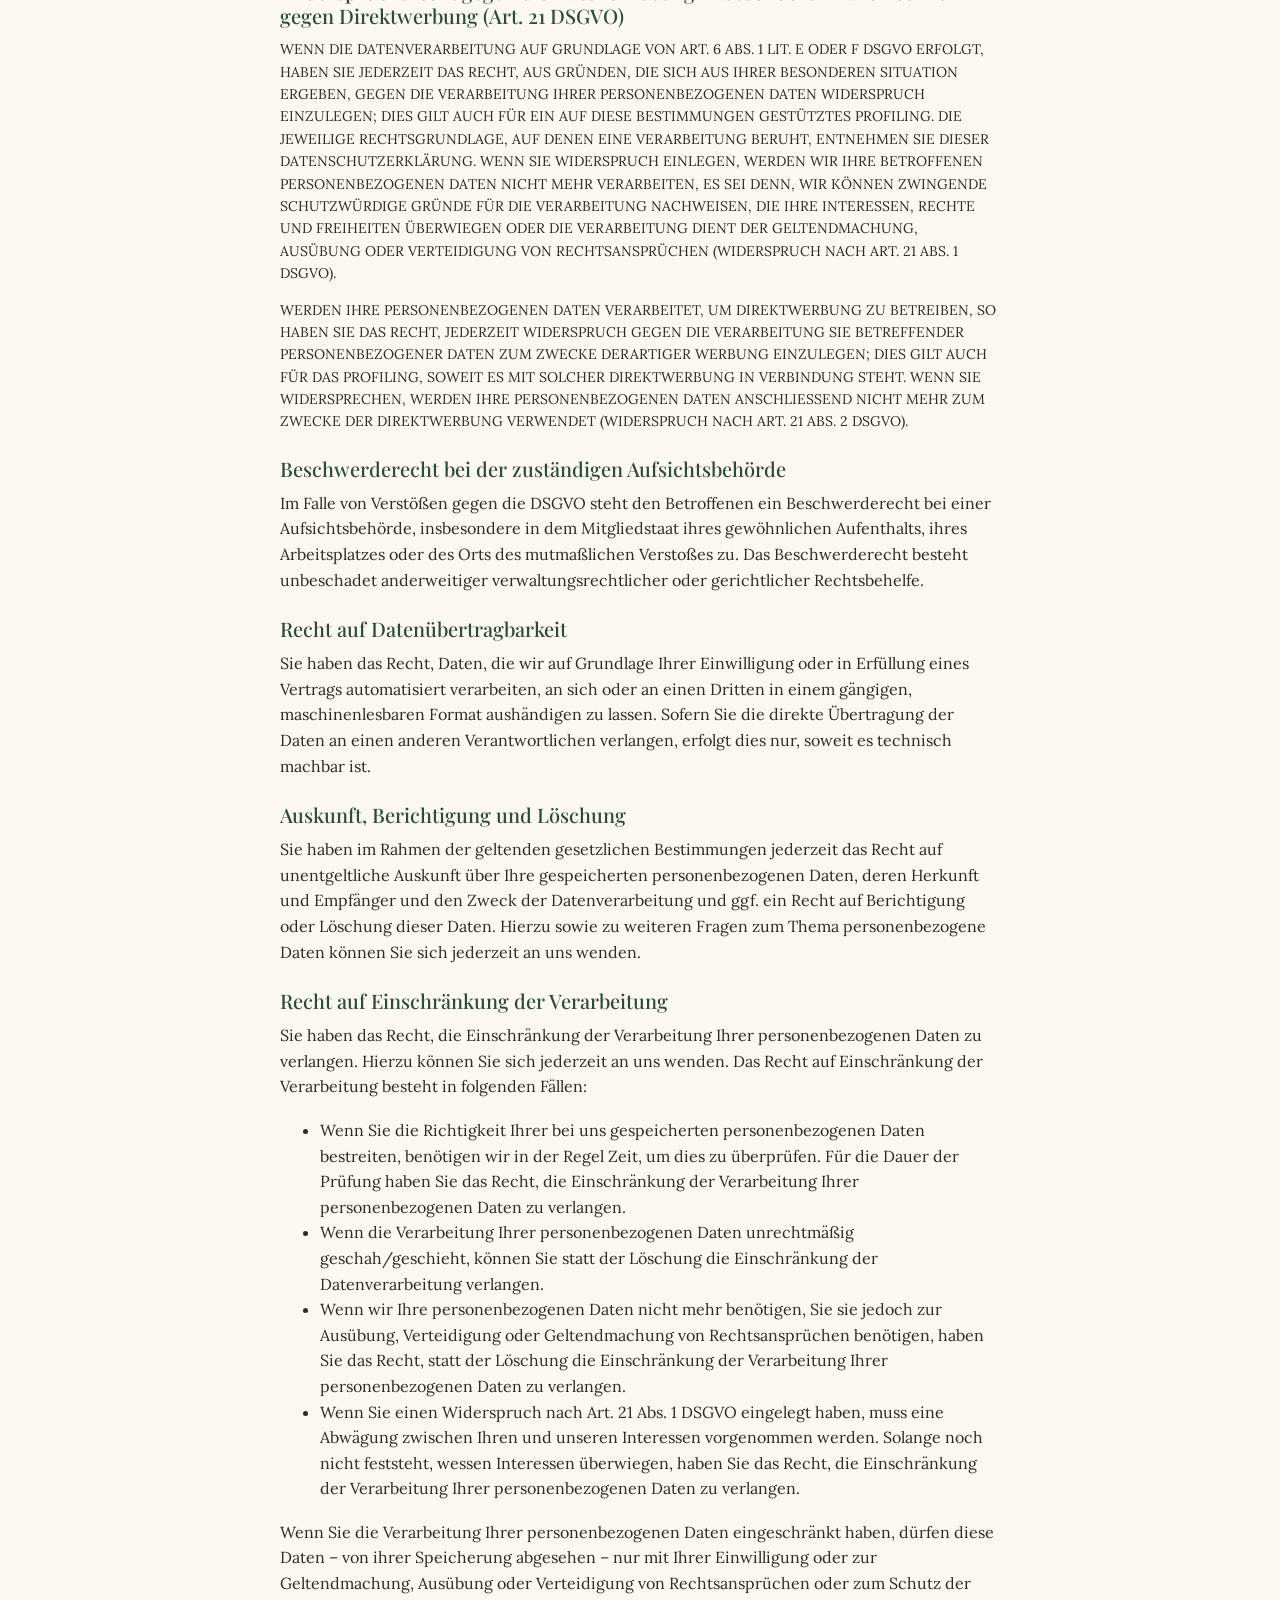
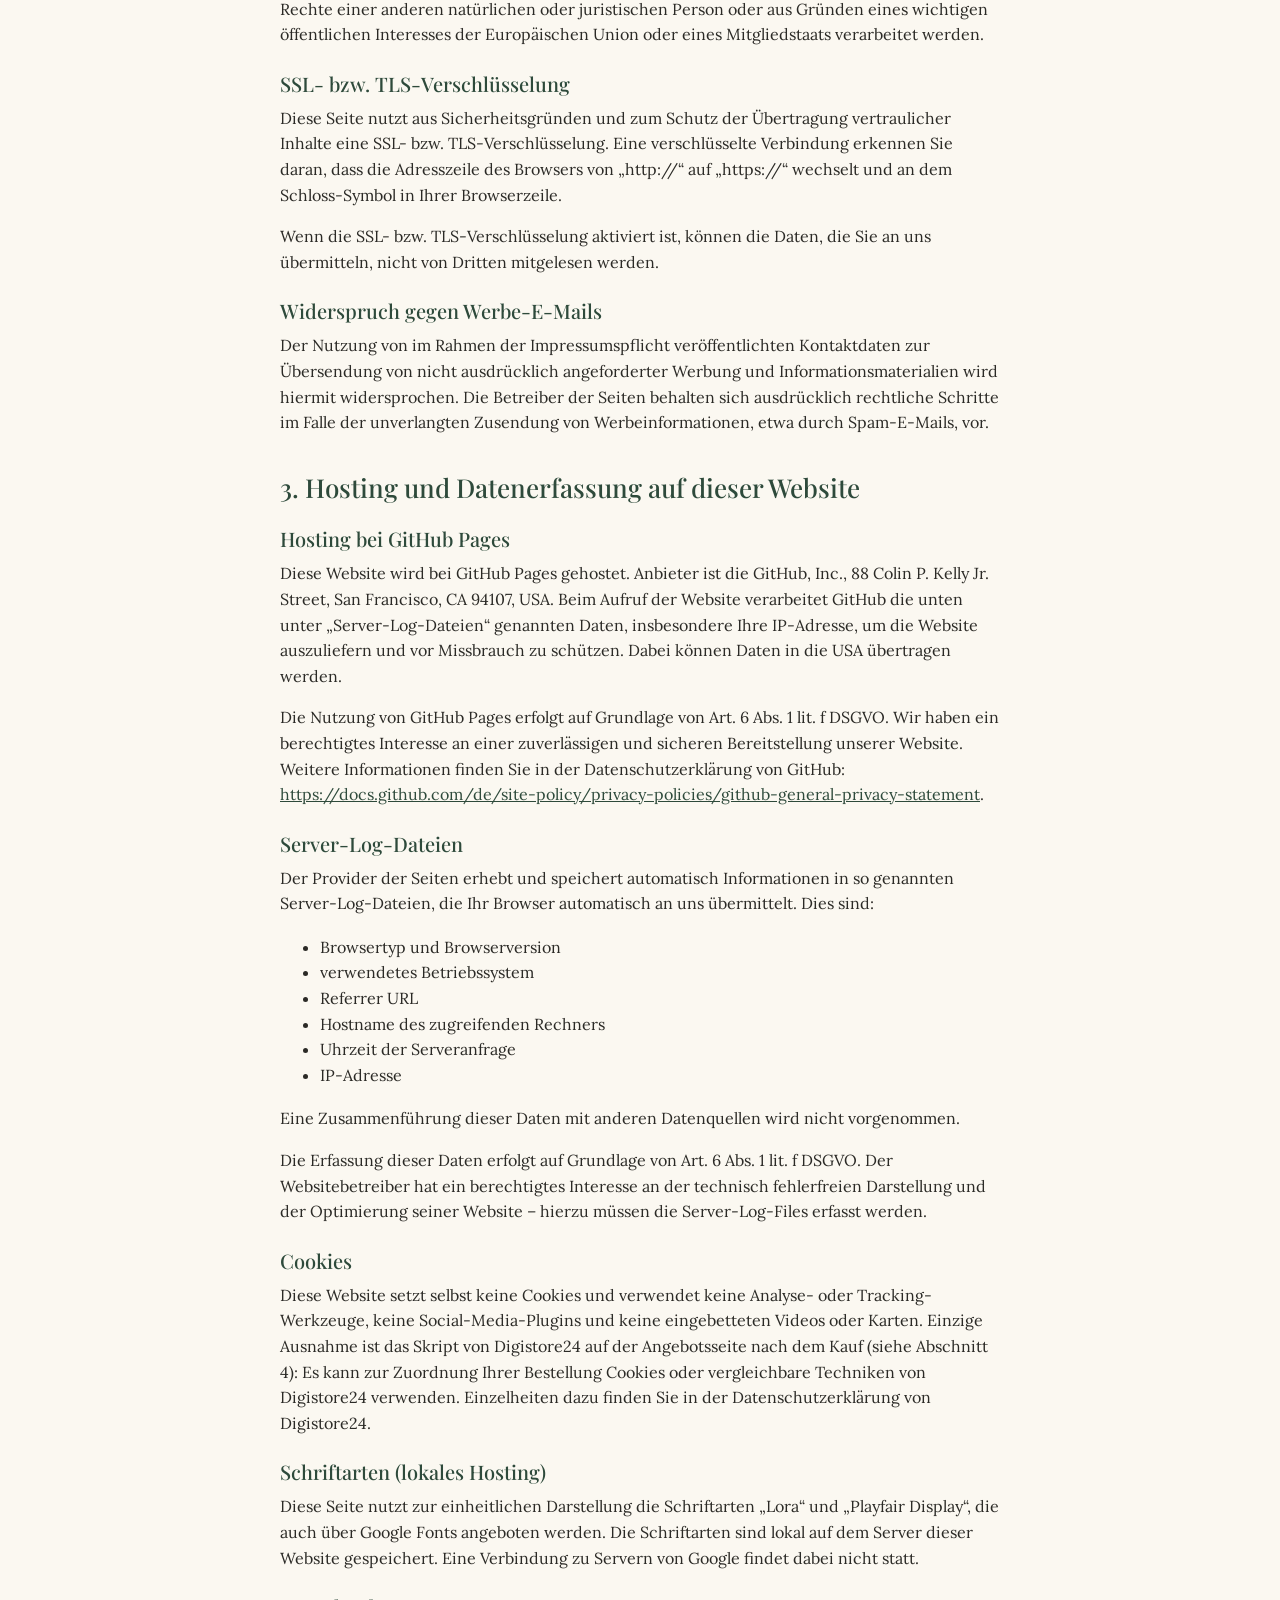
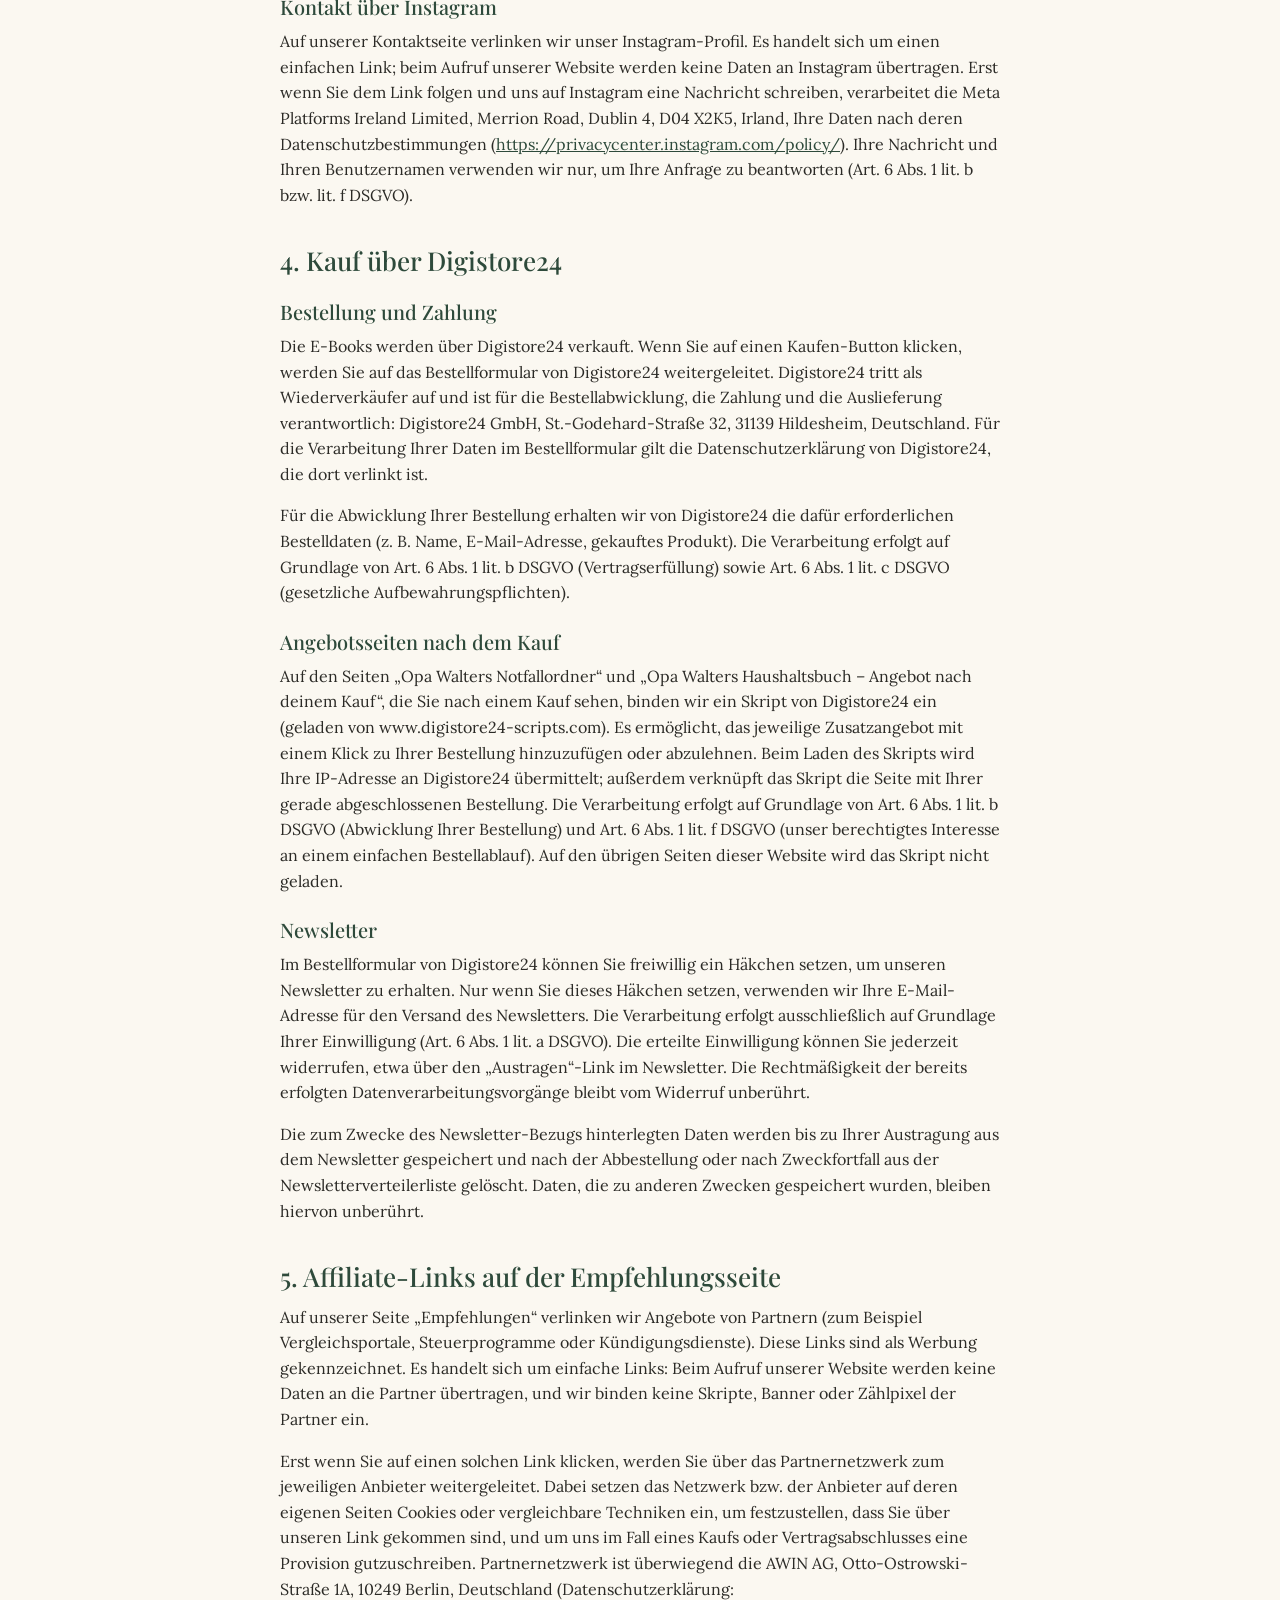
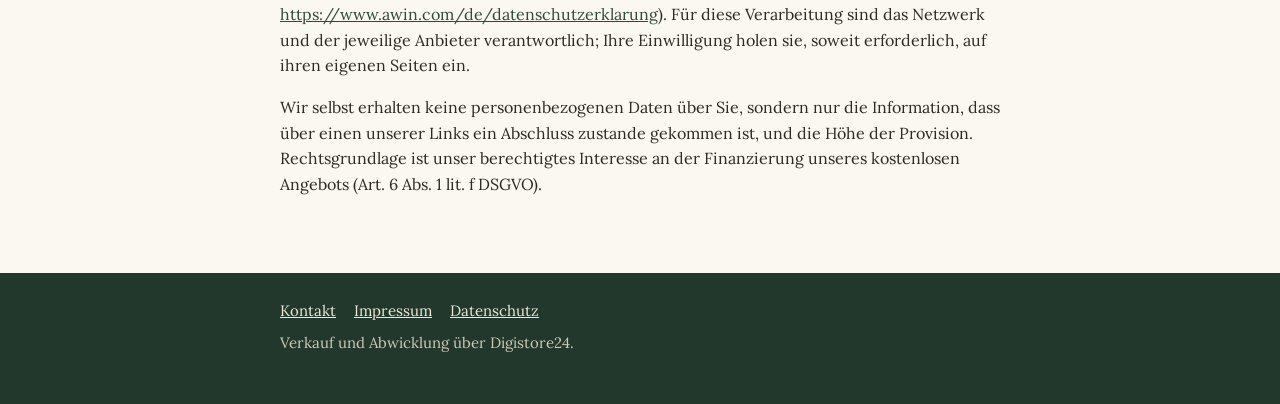
==== commit 5bf56dc1: "Add files via upload" ====
--- a/datenschutz.html
+++ b/datenschutz.html
@@ -97,11 +97,15 @@
   <h3>Bestellung und Zahlung</h3>
   <p>Die E-Books werden über Digistore24 verkauft. Wenn Sie auf einen Kaufen-Button klicken, werden Sie auf das Bestellformular von Digistore24 weitergeleitet. Digistore24 tritt als Wiederverkäufer auf und ist für die Bestellabwicklung, die Zahlung und die Auslieferung verantwortlich: Digistore24 GmbH, St.-Godehard-Straße 32, 31139 Hildesheim, Deutschland. Für die Verarbeitung Ihrer Daten im Bestellformular gilt die Datenschutzerklärung von Digistore24, die dort verlinkt ist.</p>
   <p>Für die Abwicklung Ihrer Bestellung erhalten wir von Digistore24 die dafür erforderlichen Bestelldaten (z. B. Name, E-Mail-Adresse, gekauftes Produkt). Die Verarbeitung erfolgt auf Grundlage von Art. 6 Abs. 1 lit. b DSGVO (Vertragserfüllung) sowie Art. 6 Abs. 1 lit. c DSGVO (gesetzliche Aufbewahrungspflichten).</p>
-  <h3>Angebotsseite nach dem Kauf</h3>
-  <p>Auf der Seite „Opa Walters Notfallordner“, die Sie nach einem Kauf sehen, binden wir ein Skript von Digistore24 ein (geladen von www.digistore24-scripts.com). Es ermöglicht, das Zusatzangebot mit einem Klick zu Ihrer Bestellung hinzuzufügen oder abzulehnen. Beim Laden des Skripts wird Ihre IP-Adresse an Digistore24 übermittelt; außerdem verknüpft das Skript die Seite mit Ihrer gerade abgeschlossenen Bestellung. Die Verarbeitung erfolgt auf Grundlage von Art. 6 Abs. 1 lit. b DSGVO (Abwicklung Ihrer Bestellung) und Art. 6 Abs. 1 lit. f DSGVO (unser berechtigtes Interesse an einem einfachen Bestellablauf). Auf den übrigen Seiten dieser Website wird das Skript nicht geladen.</p>
+  <h3>Angebotsseiten nach dem Kauf</h3>
+  <p>Auf den Seiten „Opa Walters Notfallordner“ und „Opa Walters Haushaltsbuch – Angebot nach deinem Kauf“, die Sie nach einem Kauf sehen, binden wir ein Skript von Digistore24 ein (geladen von www.digistore24-scripts.com). Es ermöglicht, das jeweilige Zusatzangebot mit einem Klick zu Ihrer Bestellung hinzuzufügen oder abzulehnen. Beim Laden des Skripts wird Ihre IP-Adresse an Digistore24 übermittelt; außerdem verknüpft das Skript die Seite mit Ihrer gerade abgeschlossenen Bestellung. Die Verarbeitung erfolgt auf Grundlage von Art. 6 Abs. 1 lit. b DSGVO (Abwicklung Ihrer Bestellung) und Art. 6 Abs. 1 lit. f DSGVO (unser berechtigtes Interesse an einem einfachen Bestellablauf). Auf den übrigen Seiten dieser Website wird das Skript nicht geladen.</p>
   <h3>Newsletter</h3>
   <p>Im Bestellformular von Digistore24 können Sie freiwillig ein Häkchen setzen, um unseren Newsletter zu erhalten. Nur wenn Sie dieses Häkchen setzen, verwenden wir Ihre E-Mail-Adresse für den Versand des Newsletters. Die Verarbeitung erfolgt ausschließlich auf Grundlage Ihrer Einwilligung (Art. 6 Abs. 1 lit. a DSGVO). Die erteilte Einwilligung können Sie jederzeit widerrufen, etwa über den „Austragen“-Link im Newsletter. Die Rechtmäßigkeit der bereits erfolgten Datenverarbeitungsvorgänge bleibt vom Widerruf unberührt.</p>
   <p>Die zum Zwecke des Newsletter-Bezugs hinterlegten Daten werden bis zu Ihrer Austragung aus dem Newsletter gespeichert und nach der Abbestellung oder nach Zweckfortfall aus der Newsletterverteilerliste gelöscht. Daten, die zu anderen Zwecken gespeichert wurden, bleiben hiervon unberührt.</p>
+  <h2>5. Affiliate-Links auf der Empfehlungsseite</h2>
+  <p>Auf unserer Seite „Empfehlungen“ verlinken wir Angebote von Partnern (zum Beispiel Vergleichsportale, Steuerprogramme oder Kündigungsdienste). Diese Links sind als Werbung gekennzeichnet. Es handelt sich um einfache Links: Beim Aufruf unserer Website werden keine Daten an die Partner übertragen, und wir binden keine Skripte, Banner oder Zählpixel der Partner ein.</p>
+  <p>Erst wenn Sie auf einen solchen Link klicken, werden Sie über das Partnernetzwerk zum jeweiligen Anbieter weitergeleitet. Dabei setzen das Netzwerk bzw. der Anbieter auf deren eigenen Seiten Cookies oder vergleichbare Techniken ein, um festzustellen, dass Sie über unseren Link gekommen sind, und um uns im Fall eines Kaufs oder Vertragsabschlusses eine Provision gutzuschreiben. Partnernetzwerk ist überwiegend die AWIN AG, Otto-Ostrowski-Straße 1A, 10249 Berlin, Deutschland (Datenschutzerklärung: <a href="https://www.awin.com/de/datenschutzerklarung">https://www.awin.com/de/datenschutzerklarung</a>). Für diese Verarbeitung sind das Netzwerk und der jeweilige Anbieter verantwortlich; Ihre Einwilligung holen sie, soweit erforderlich, auf ihren eigenen Seiten ein.</p>
+  <p>Wir selbst erhalten keine personenbezogenen Daten über Sie, sondern nur die Information, dass über einen unserer Links ein Abschluss zustande gekommen ist, und die Höhe der Provision. Rechtsgrundlage ist unser berechtigtes Interesse an der Finanzierung unseres kostenlosen Angebots (Art. 6 Abs. 1 lit. f DSGVO).</p>
 </main>
 <footer class="fuss">
   <div class="huelle">
--- a/stil.css
+++ b/stil.css
@@ -73,7 +73,7 @@
 .nein-link{display:block;text-align:center;margin:14px 0 6px;color:var(--grau);font-size:16px}
 
 /* Unterseiten */
-.einfach{padding:40px 0}
+.einfach{padding-top:40px;padding-bottom:40px}
 .einfach h1{font-size:34px}
 
 @media (max-width:560px){
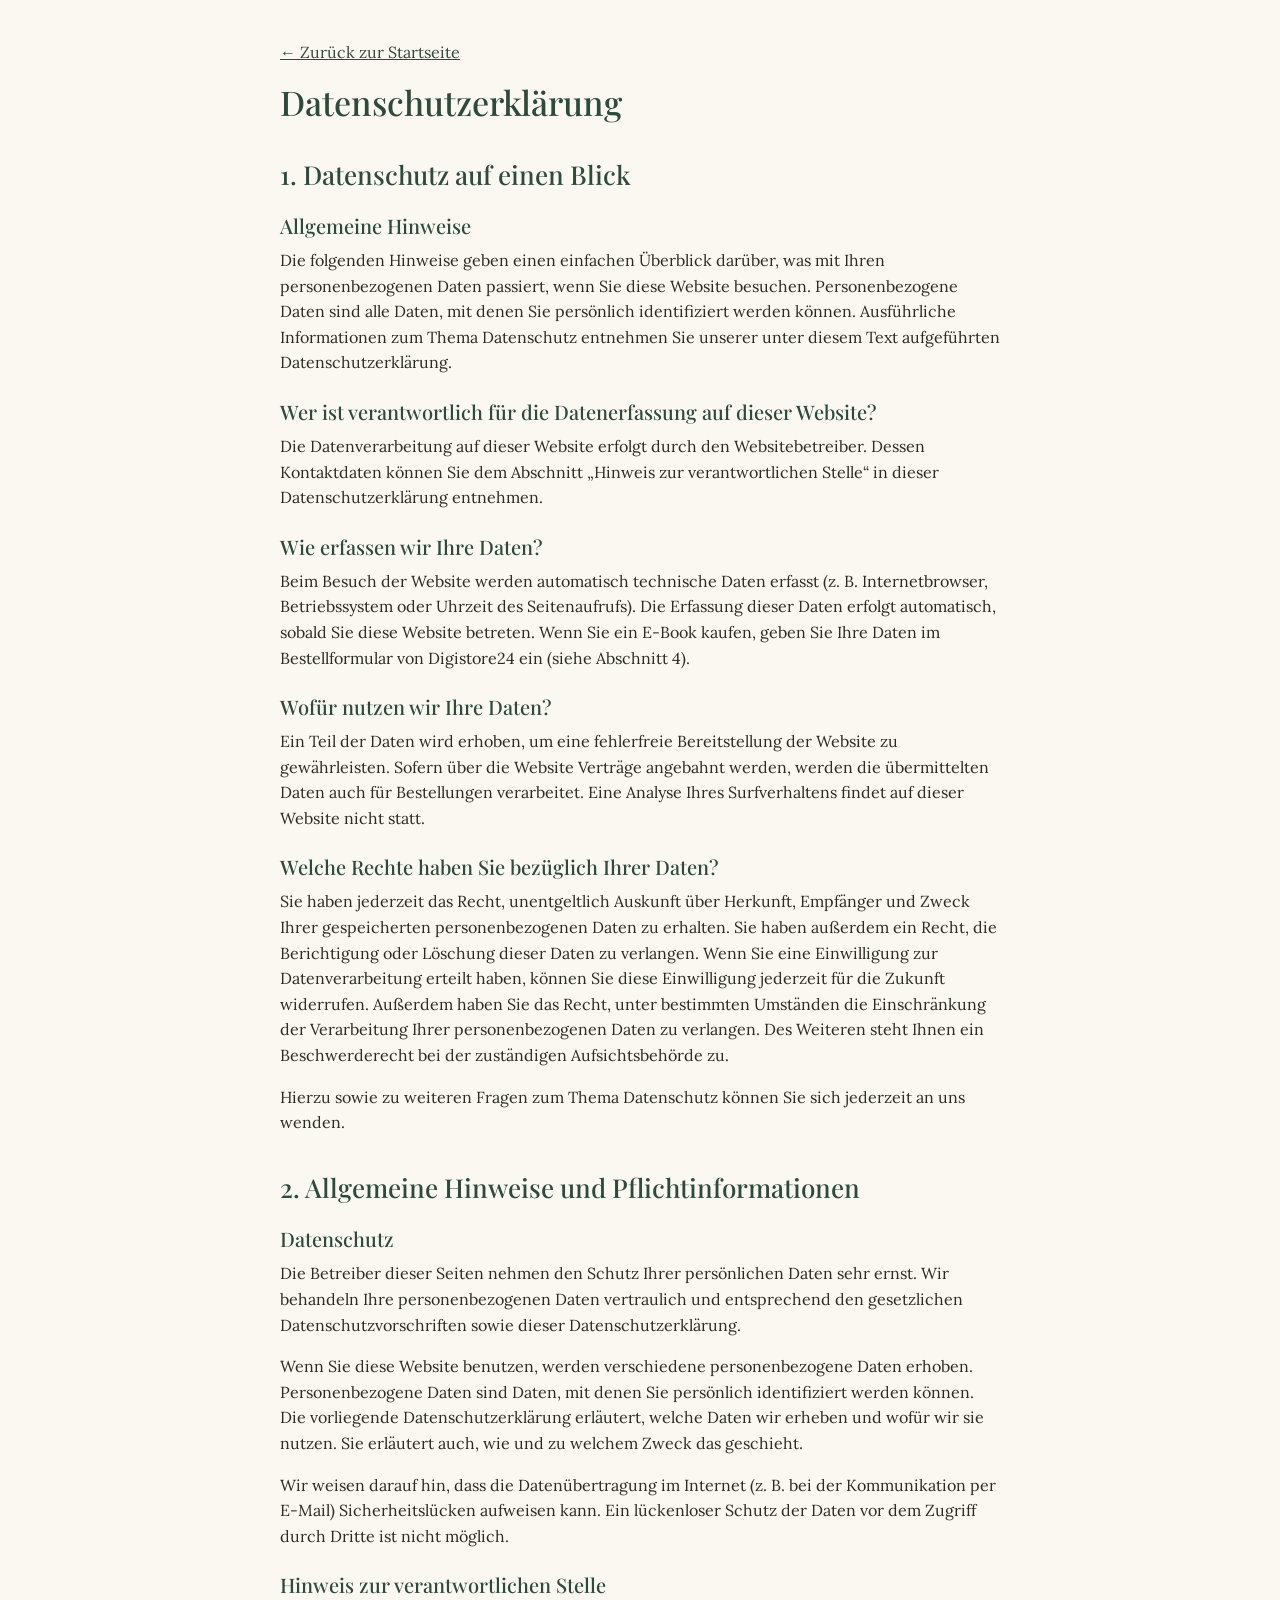
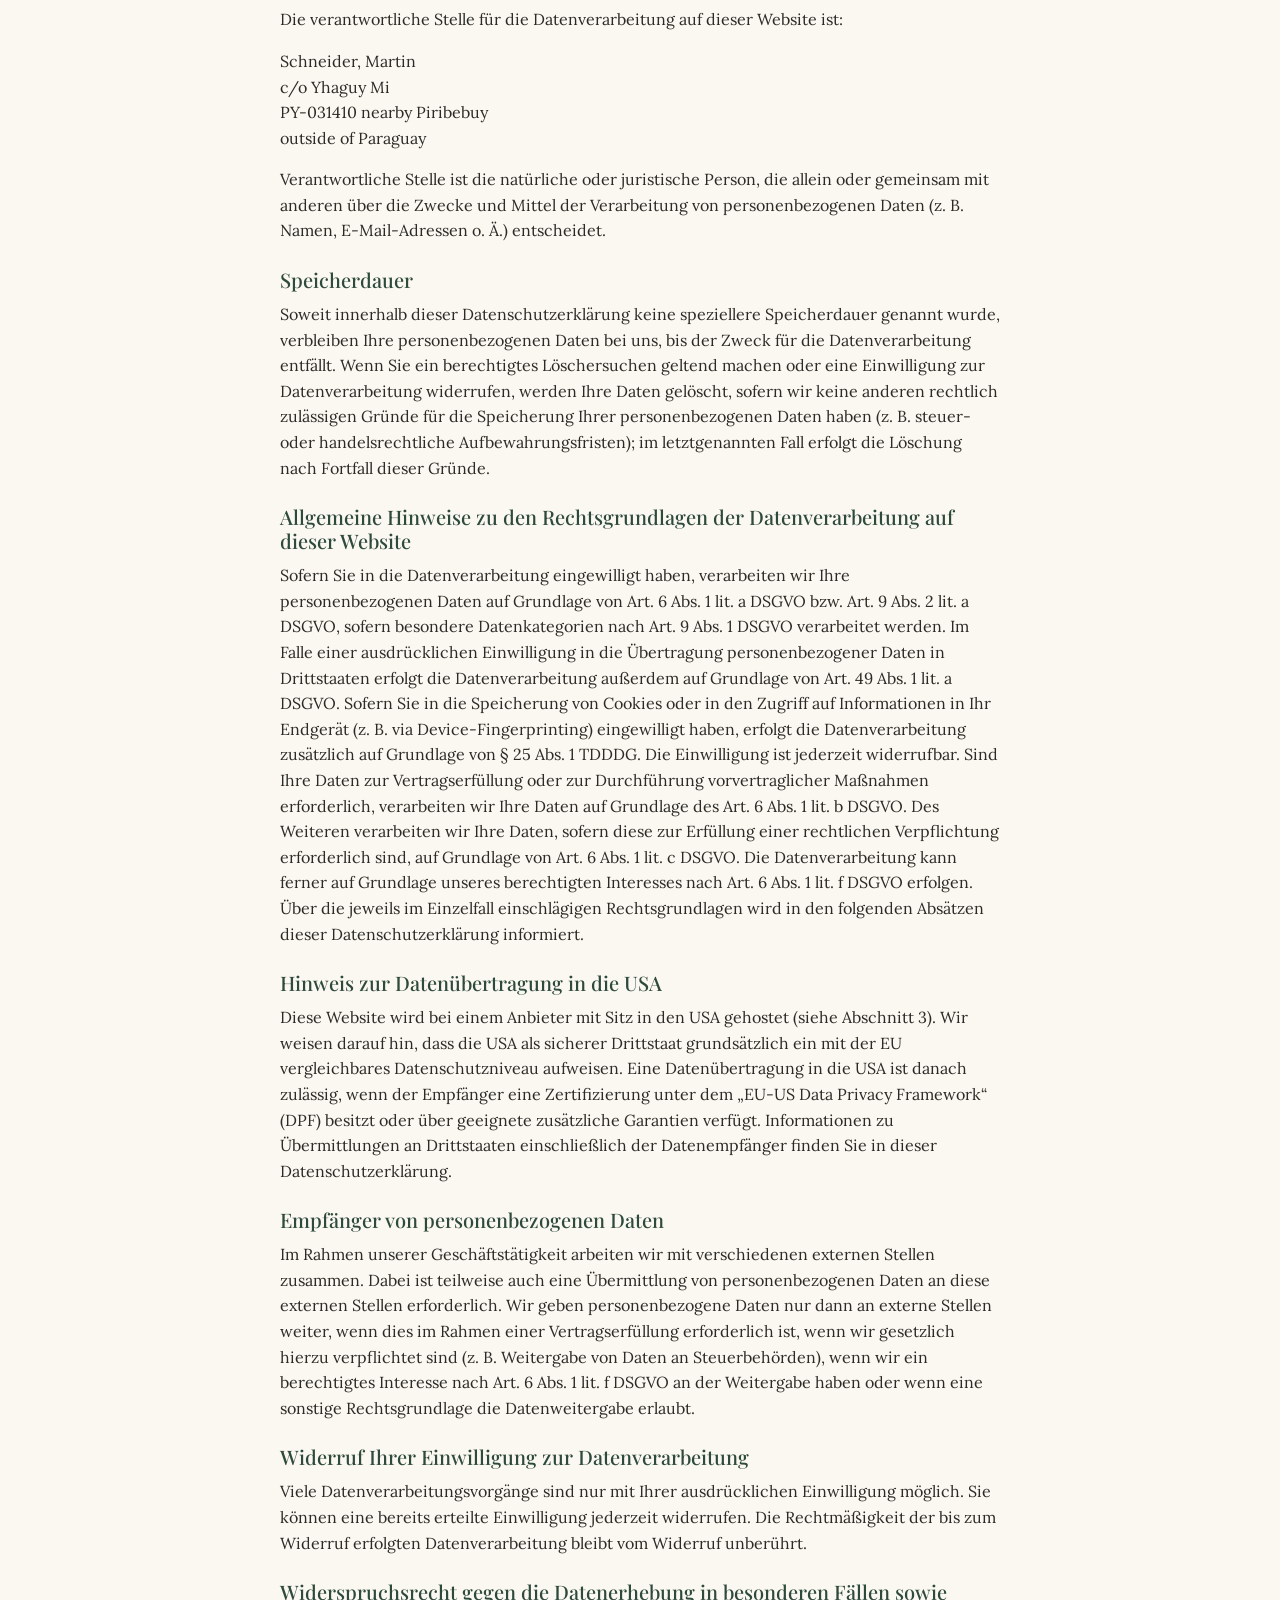
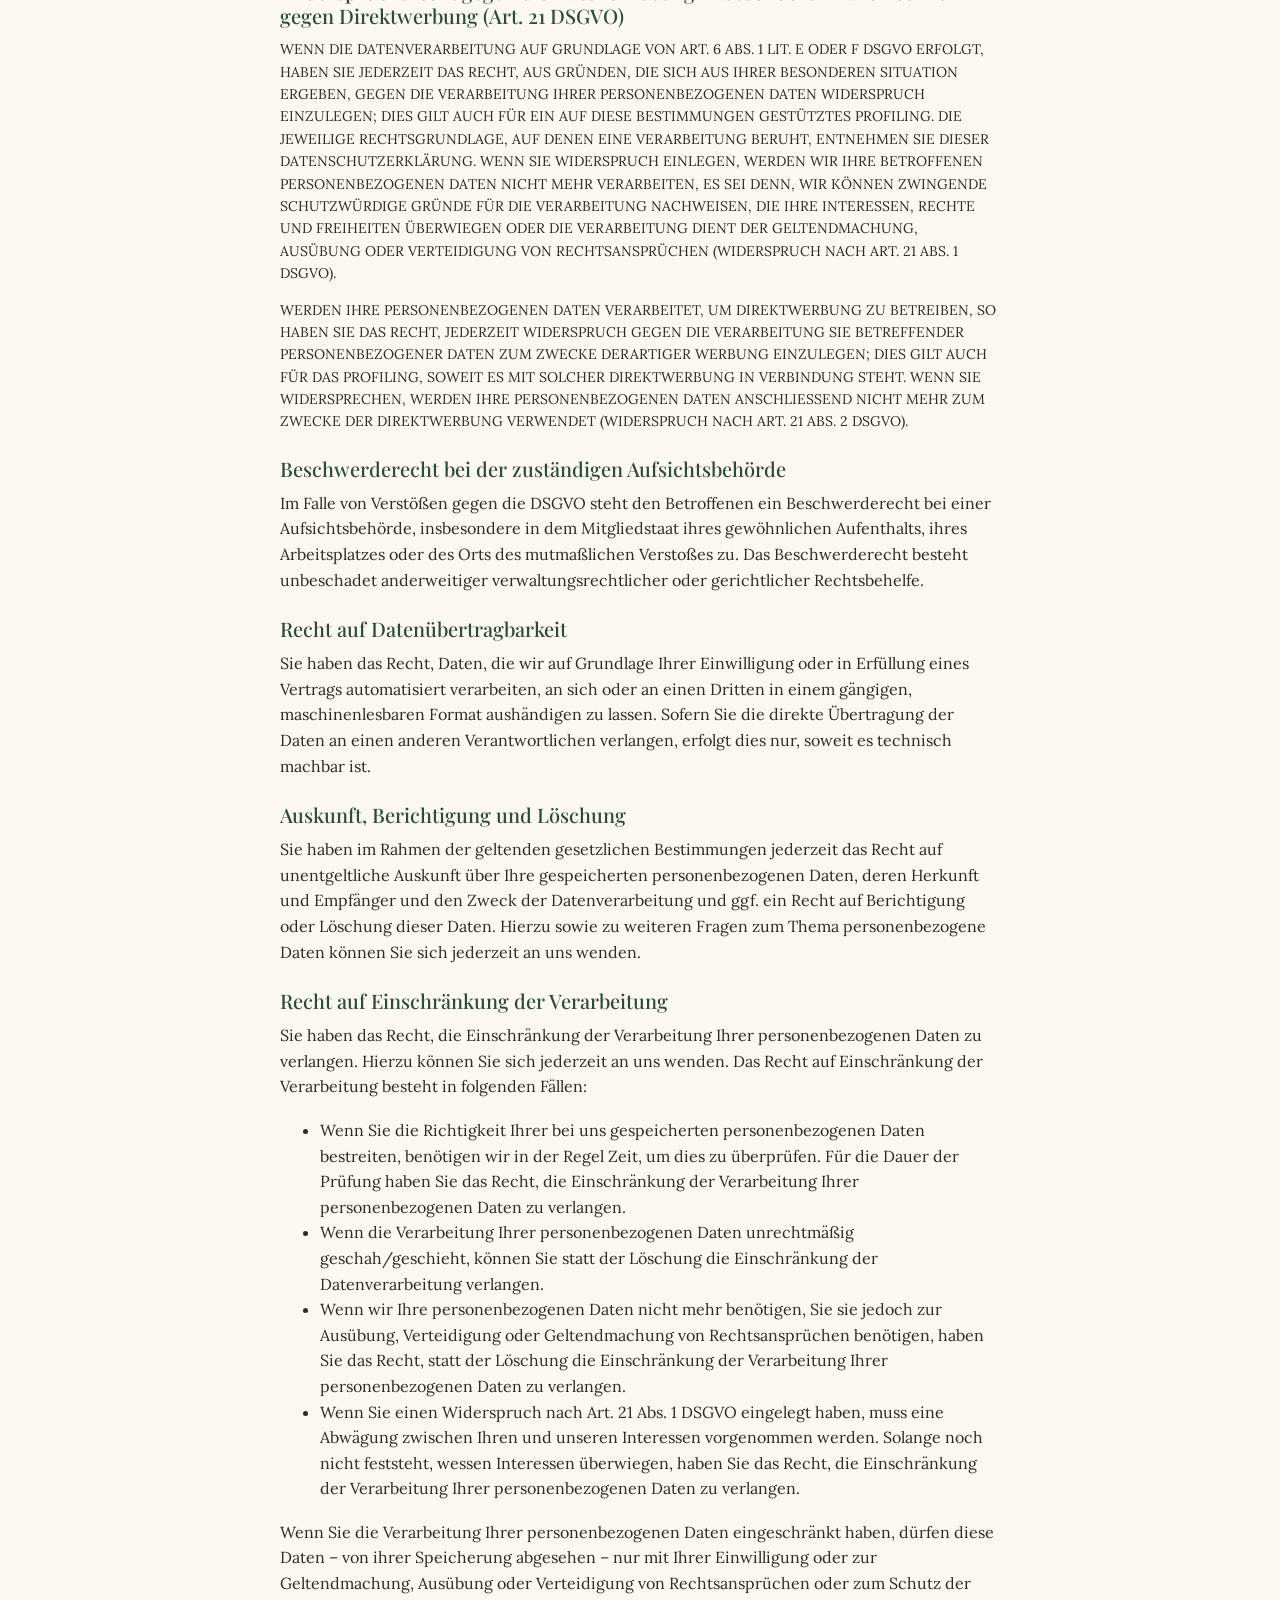
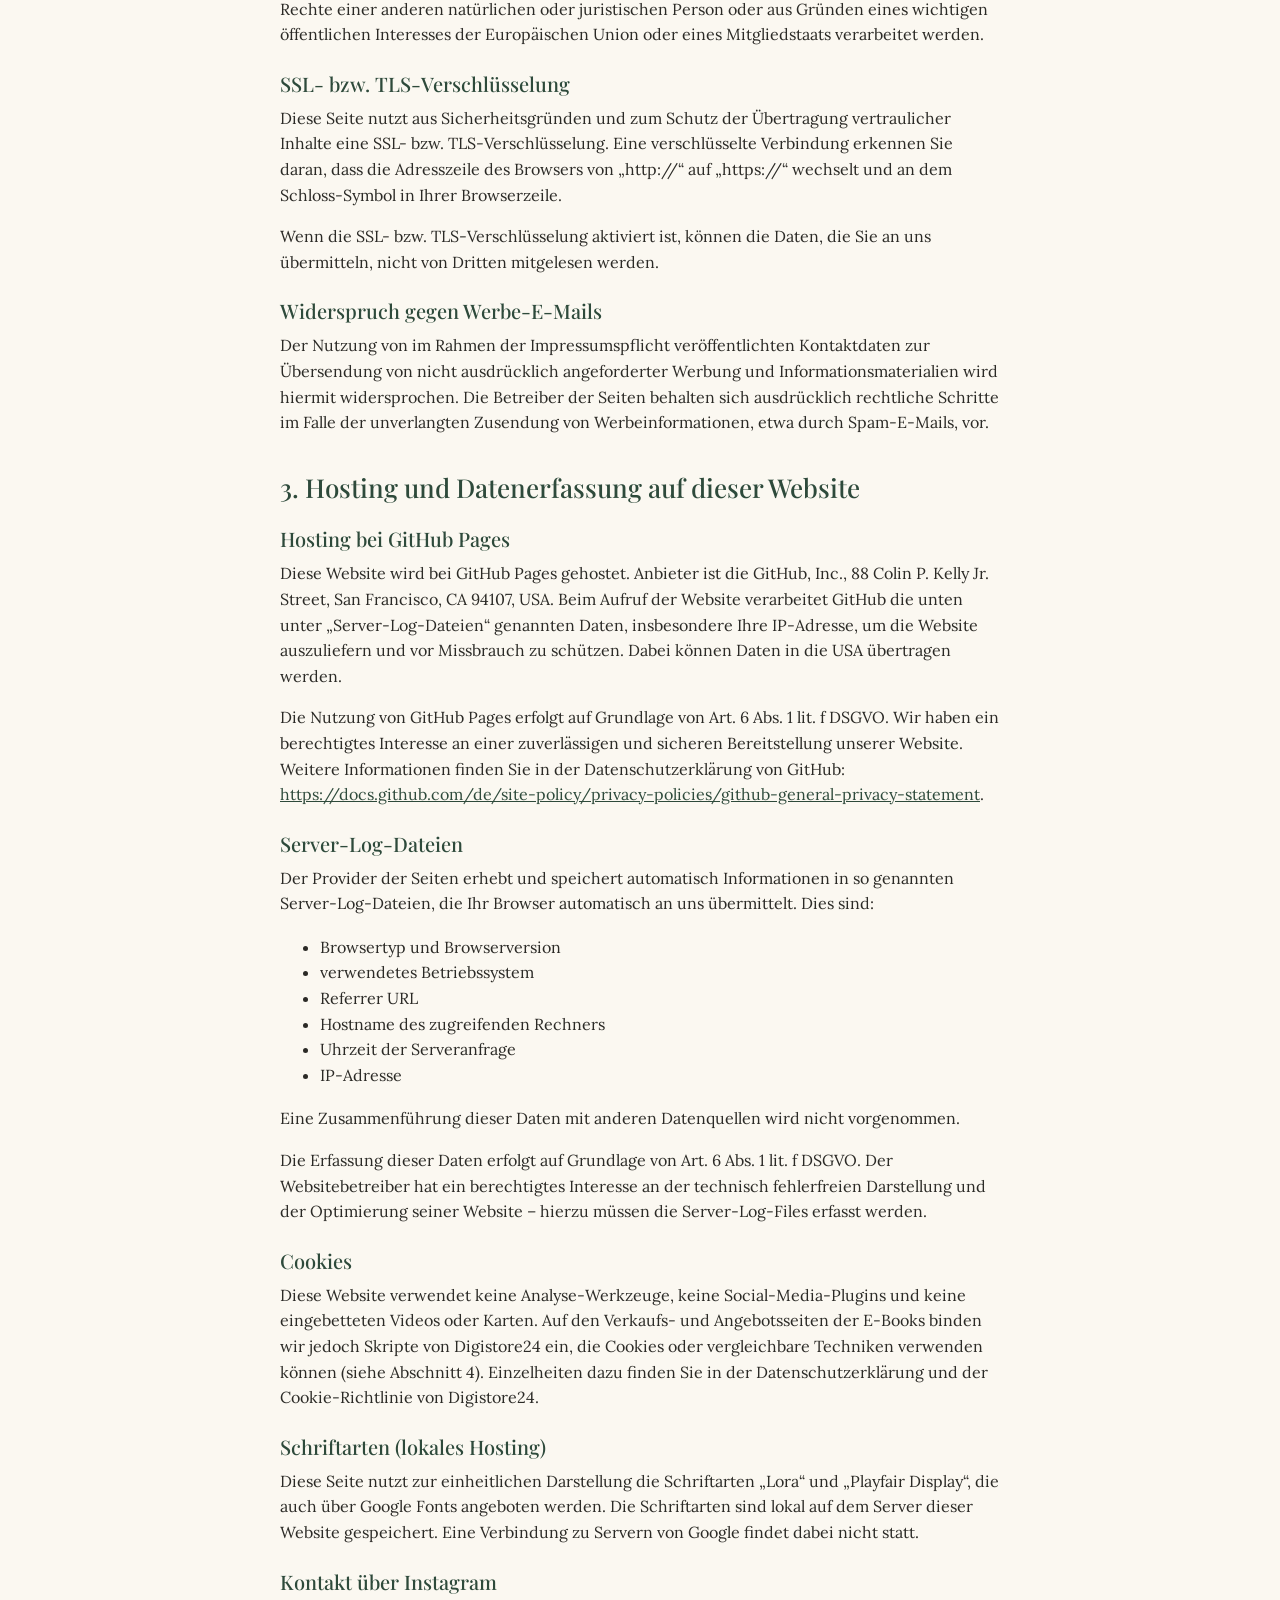
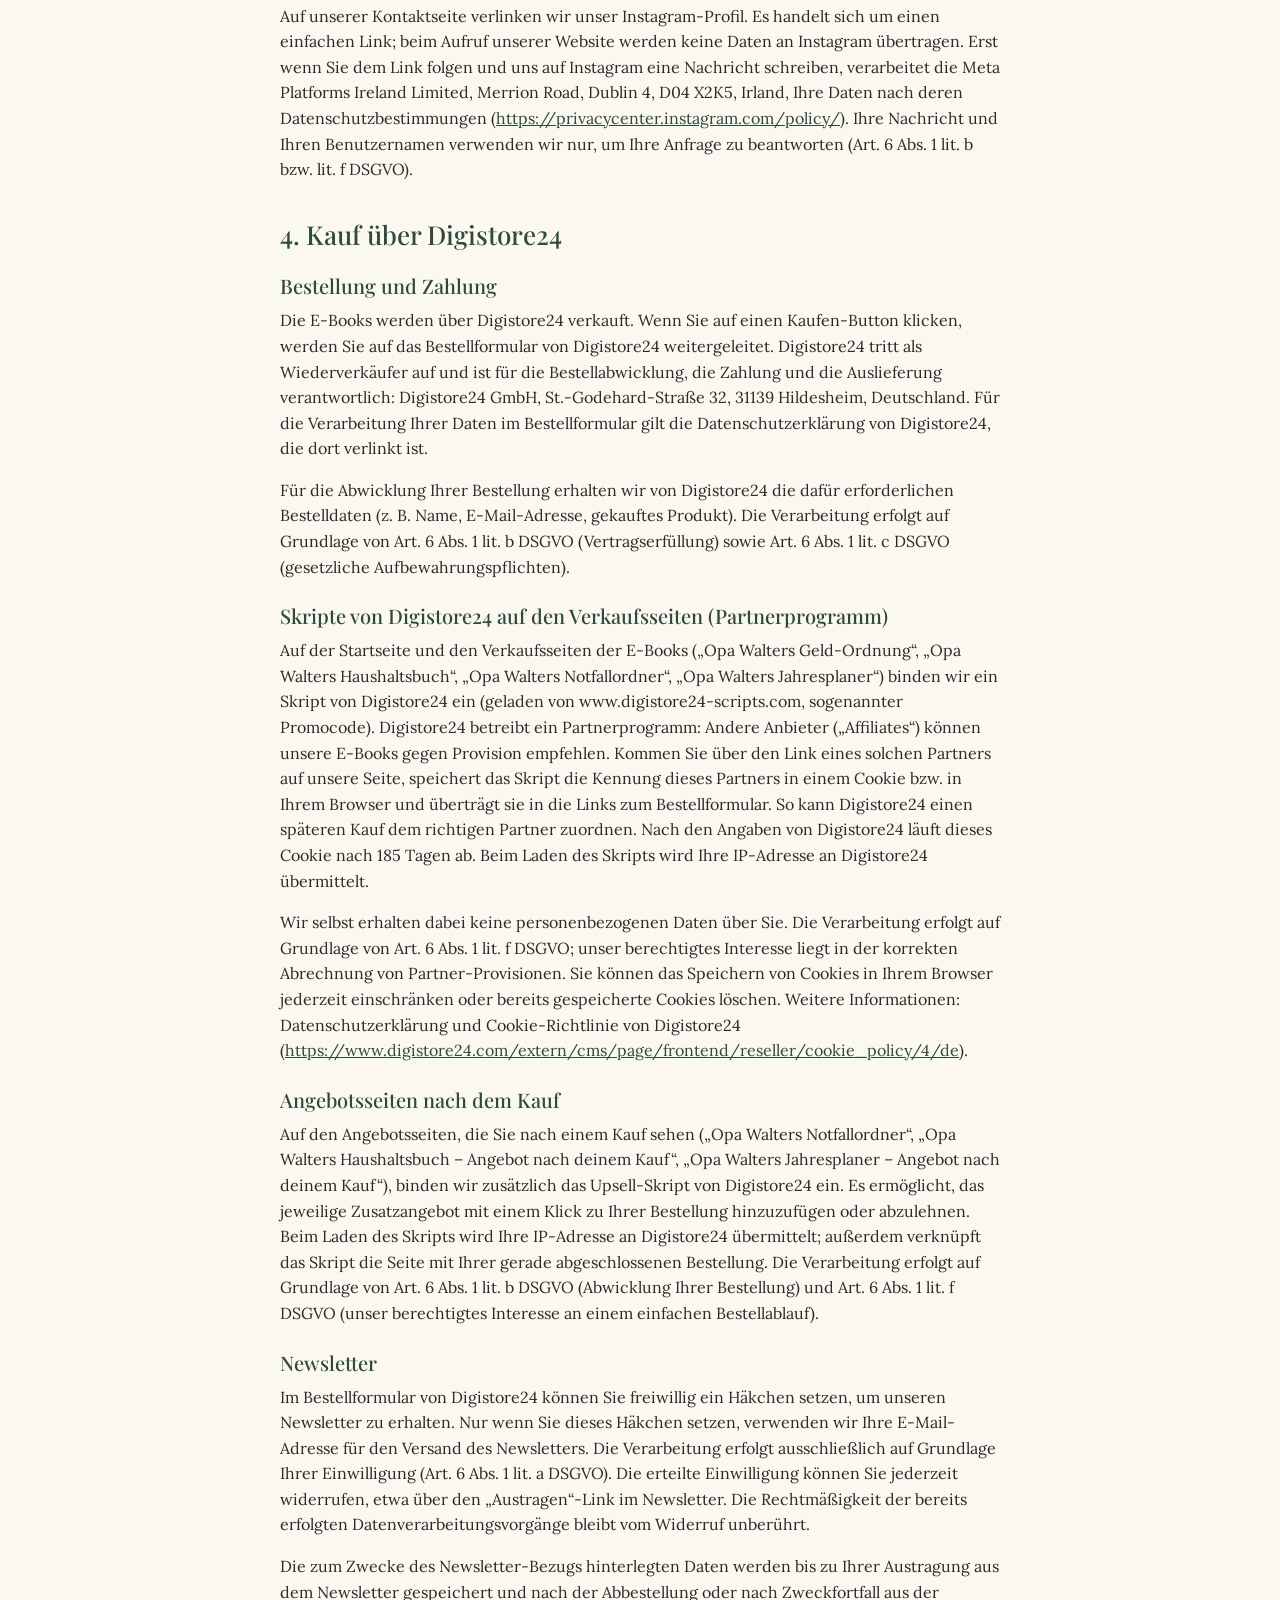
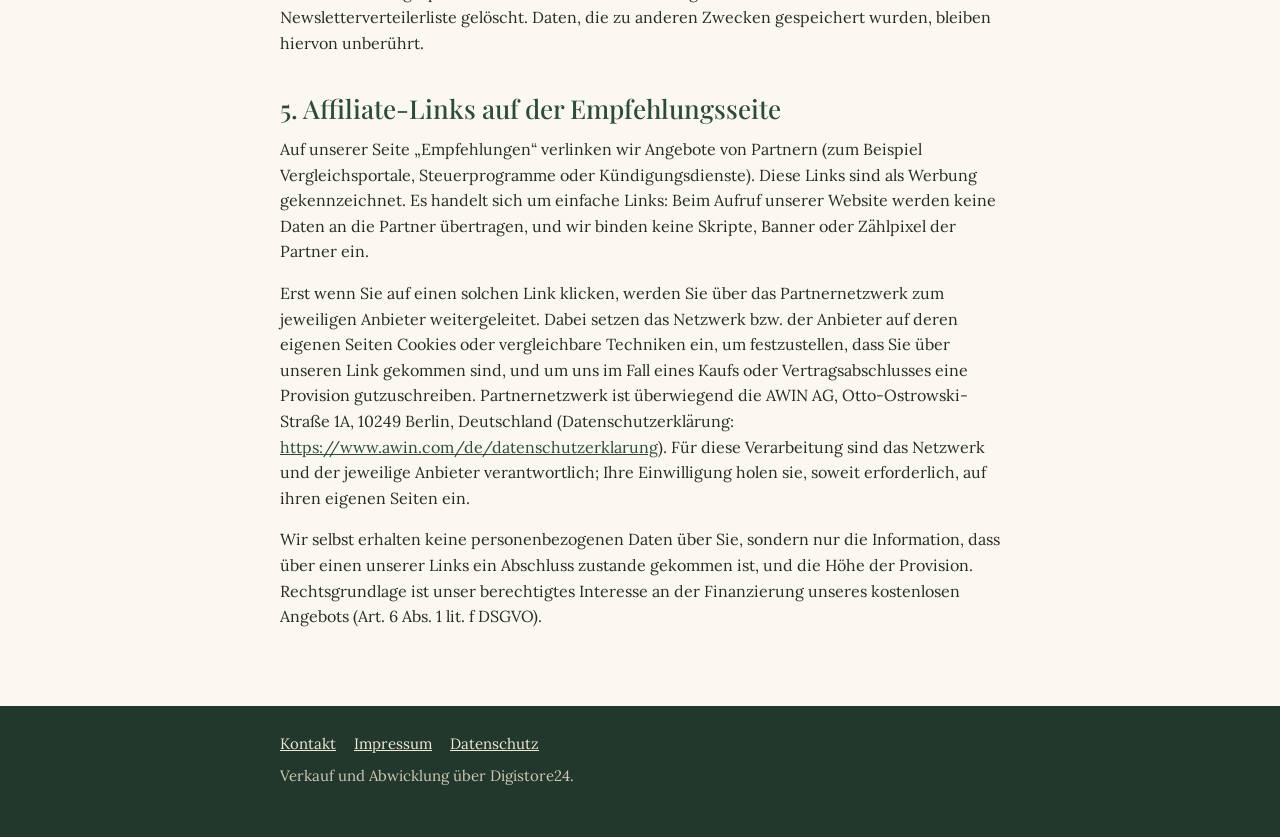
==== commit dd8ef833: "Add files via upload" ====
--- a/datenschutz.html
+++ b/datenschutz.html
@@ -86,7 +86,7 @@
   <p>Eine Zusammenführung dieser Daten mit anderen Datenquellen wird nicht vorgenommen.</p>
   <p>Die Erfassung dieser Daten erfolgt auf Grundlage von Art. 6 Abs. 1 lit. f DSGVO. Der Websitebetreiber hat ein berechtigtes Interesse an der technisch fehlerfreien Darstellung und der Optimierung seiner Website – hierzu müssen die Server-Log-Files erfasst werden.</p>
   <h3>Cookies</h3>
-  <p>Diese Website setzt selbst keine Cookies und verwendet keine Analyse- oder Tracking-Werkzeuge, keine Social-Media-Plugins und keine eingebetteten Videos oder Karten. Einzige Ausnahme ist das Skript von Digistore24 auf der Angebotsseite nach dem Kauf (siehe Abschnitt 4): Es kann zur Zuordnung Ihrer Bestellung Cookies oder vergleichbare Techniken von Digistore24 verwenden. Einzelheiten dazu finden Sie in der Datenschutzerklärung von Digistore24.</p>
+  <p>Diese Website verwendet keine Analyse-Werkzeuge, keine Social-Media-Plugins und keine eingebetteten Videos oder Karten. Auf den Verkaufs- und Angebotsseiten der E-Books binden wir jedoch Skripte von Digistore24 ein, die Cookies oder vergleichbare Techniken verwenden können (siehe Abschnitt 4). Einzelheiten dazu finden Sie in der Datenschutzerklärung und der Cookie-Richtlinie von Digistore24.</p>
   <h3>Schriftarten (lokales Hosting)</h3>
   <p>Diese Seite nutzt zur einheitlichen Darstellung die Schriftarten „Lora“ und „Playfair Display“, die auch über Google Fonts angeboten werden. Die Schriftarten sind lokal auf dem Server dieser Website gespeichert. Eine Verbindung zu Servern von Google findet dabei nicht statt.</p>
 
@@ -97,8 +97,11 @@
   <h3>Bestellung und Zahlung</h3>
   <p>Die E-Books werden über Digistore24 verkauft. Wenn Sie auf einen Kaufen-Button klicken, werden Sie auf das Bestellformular von Digistore24 weitergeleitet. Digistore24 tritt als Wiederverkäufer auf und ist für die Bestellabwicklung, die Zahlung und die Auslieferung verantwortlich: Digistore24 GmbH, St.-Godehard-Straße 32, 31139 Hildesheim, Deutschland. Für die Verarbeitung Ihrer Daten im Bestellformular gilt die Datenschutzerklärung von Digistore24, die dort verlinkt ist.</p>
   <p>Für die Abwicklung Ihrer Bestellung erhalten wir von Digistore24 die dafür erforderlichen Bestelldaten (z. B. Name, E-Mail-Adresse, gekauftes Produkt). Die Verarbeitung erfolgt auf Grundlage von Art. 6 Abs. 1 lit. b DSGVO (Vertragserfüllung) sowie Art. 6 Abs. 1 lit. c DSGVO (gesetzliche Aufbewahrungspflichten).</p>
+  <h3>Skripte von Digistore24 auf den Verkaufsseiten (Partnerprogramm)</h3>
+  <p>Auf der Startseite und den Verkaufsseiten der E-Books („Opa Walters Geld-Ordnung“, „Opa Walters Haushaltsbuch“, „Opa Walters Notfallordner“, „Opa Walters Jahresplaner“) binden wir ein Skript von Digistore24 ein (geladen von www.digistore24-scripts.com, sogenannter Promocode). Digistore24 betreibt ein Partnerprogramm: Andere Anbieter („Affiliates“) können unsere E-Books gegen Provision empfehlen. Kommen Sie über den Link eines solchen Partners auf unsere Seite, speichert das Skript die Kennung dieses Partners in einem Cookie bzw. in Ihrem Browser und überträgt sie in die Links zum Bestellformular. So kann Digistore24 einen späteren Kauf dem richtigen Partner zuordnen. Nach den Angaben von Digistore24 läuft dieses Cookie nach 185 Tagen ab. Beim Laden des Skripts wird Ihre IP-Adresse an Digistore24 übermittelt.</p>
+  <p>Wir selbst erhalten dabei keine personenbezogenen Daten über Sie. Die Verarbeitung erfolgt auf Grundlage von Art. 6 Abs. 1 lit. f DSGVO; unser berechtigtes Interesse liegt in der korrekten Abrechnung von Partner-Provisionen. Sie können das Speichern von Cookies in Ihrem Browser jederzeit einschränken oder bereits gespeicherte Cookies löschen. Weitere Informationen: Datenschutzerklärung und Cookie-Richtlinie von Digistore24 (<a href="https://www.digistore24.com/extern/cms/page/frontend/reseller/cookie_policy/4/de">https://www.digistore24.com/extern/cms/page/frontend/reseller/cookie_policy/4/de</a>).</p>
   <h3>Angebotsseiten nach dem Kauf</h3>
-  <p>Auf den Seiten „Opa Walters Notfallordner“ und „Opa Walters Haushaltsbuch – Angebot nach deinem Kauf“, die Sie nach einem Kauf sehen, binden wir ein Skript von Digistore24 ein (geladen von www.digistore24-scripts.com). Es ermöglicht, das jeweilige Zusatzangebot mit einem Klick zu Ihrer Bestellung hinzuzufügen oder abzulehnen. Beim Laden des Skripts wird Ihre IP-Adresse an Digistore24 übermittelt; außerdem verknüpft das Skript die Seite mit Ihrer gerade abgeschlossenen Bestellung. Die Verarbeitung erfolgt auf Grundlage von Art. 6 Abs. 1 lit. b DSGVO (Abwicklung Ihrer Bestellung) und Art. 6 Abs. 1 lit. f DSGVO (unser berechtigtes Interesse an einem einfachen Bestellablauf). Auf den übrigen Seiten dieser Website wird das Skript nicht geladen.</p>
+  <p>Auf den Angebotsseiten, die Sie nach einem Kauf sehen („Opa Walters Notfallordner“, „Opa Walters Haushaltsbuch – Angebot nach deinem Kauf“, „Opa Walters Jahresplaner – Angebot nach deinem Kauf“), binden wir zusätzlich das Upsell-Skript von Digistore24 ein. Es ermöglicht, das jeweilige Zusatzangebot mit einem Klick zu Ihrer Bestellung hinzuzufügen oder abzulehnen. Beim Laden des Skripts wird Ihre IP-Adresse an Digistore24 übermittelt; außerdem verknüpft das Skript die Seite mit Ihrer gerade abgeschlossenen Bestellung. Die Verarbeitung erfolgt auf Grundlage von Art. 6 Abs. 1 lit. b DSGVO (Abwicklung Ihrer Bestellung) und Art. 6 Abs. 1 lit. f DSGVO (unser berechtigtes Interesse an einem einfachen Bestellablauf).</p>
   <h3>Newsletter</h3>
   <p>Im Bestellformular von Digistore24 können Sie freiwillig ein Häkchen setzen, um unseren Newsletter zu erhalten. Nur wenn Sie dieses Häkchen setzen, verwenden wir Ihre E-Mail-Adresse für den Versand des Newsletters. Die Verarbeitung erfolgt ausschließlich auf Grundlage Ihrer Einwilligung (Art. 6 Abs. 1 lit. a DSGVO). Die erteilte Einwilligung können Sie jederzeit widerrufen, etwa über den „Austragen“-Link im Newsletter. Die Rechtmäßigkeit der bereits erfolgten Datenverarbeitungsvorgänge bleibt vom Widerruf unberührt.</p>
   <p>Die zum Zwecke des Newsletter-Bezugs hinterlegten Daten werden bis zu Ihrer Austragung aus dem Newsletter gespeichert und nach der Abbestellung oder nach Zweckfortfall aus der Newsletterverteilerliste gelöscht. Daten, die zu anderen Zwecken gespeichert wurden, bleiben hiervon unberührt.</p>
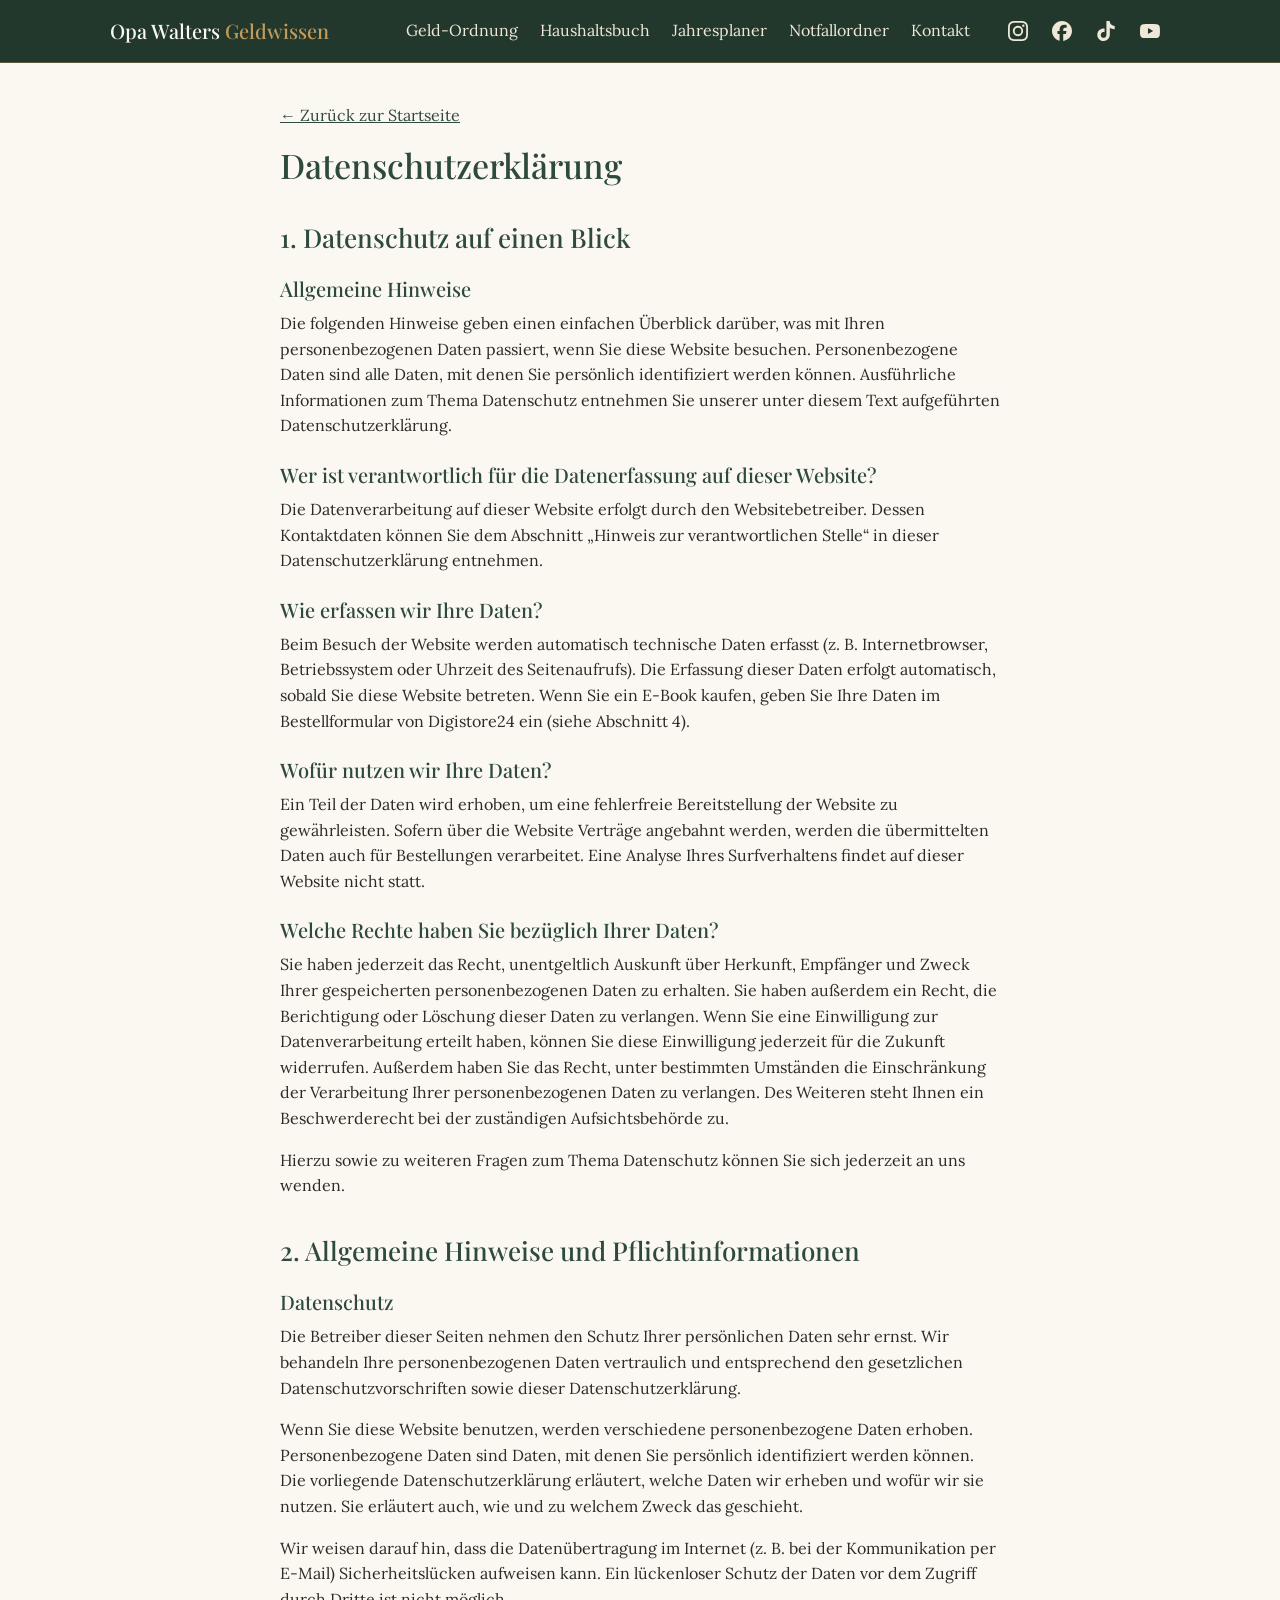
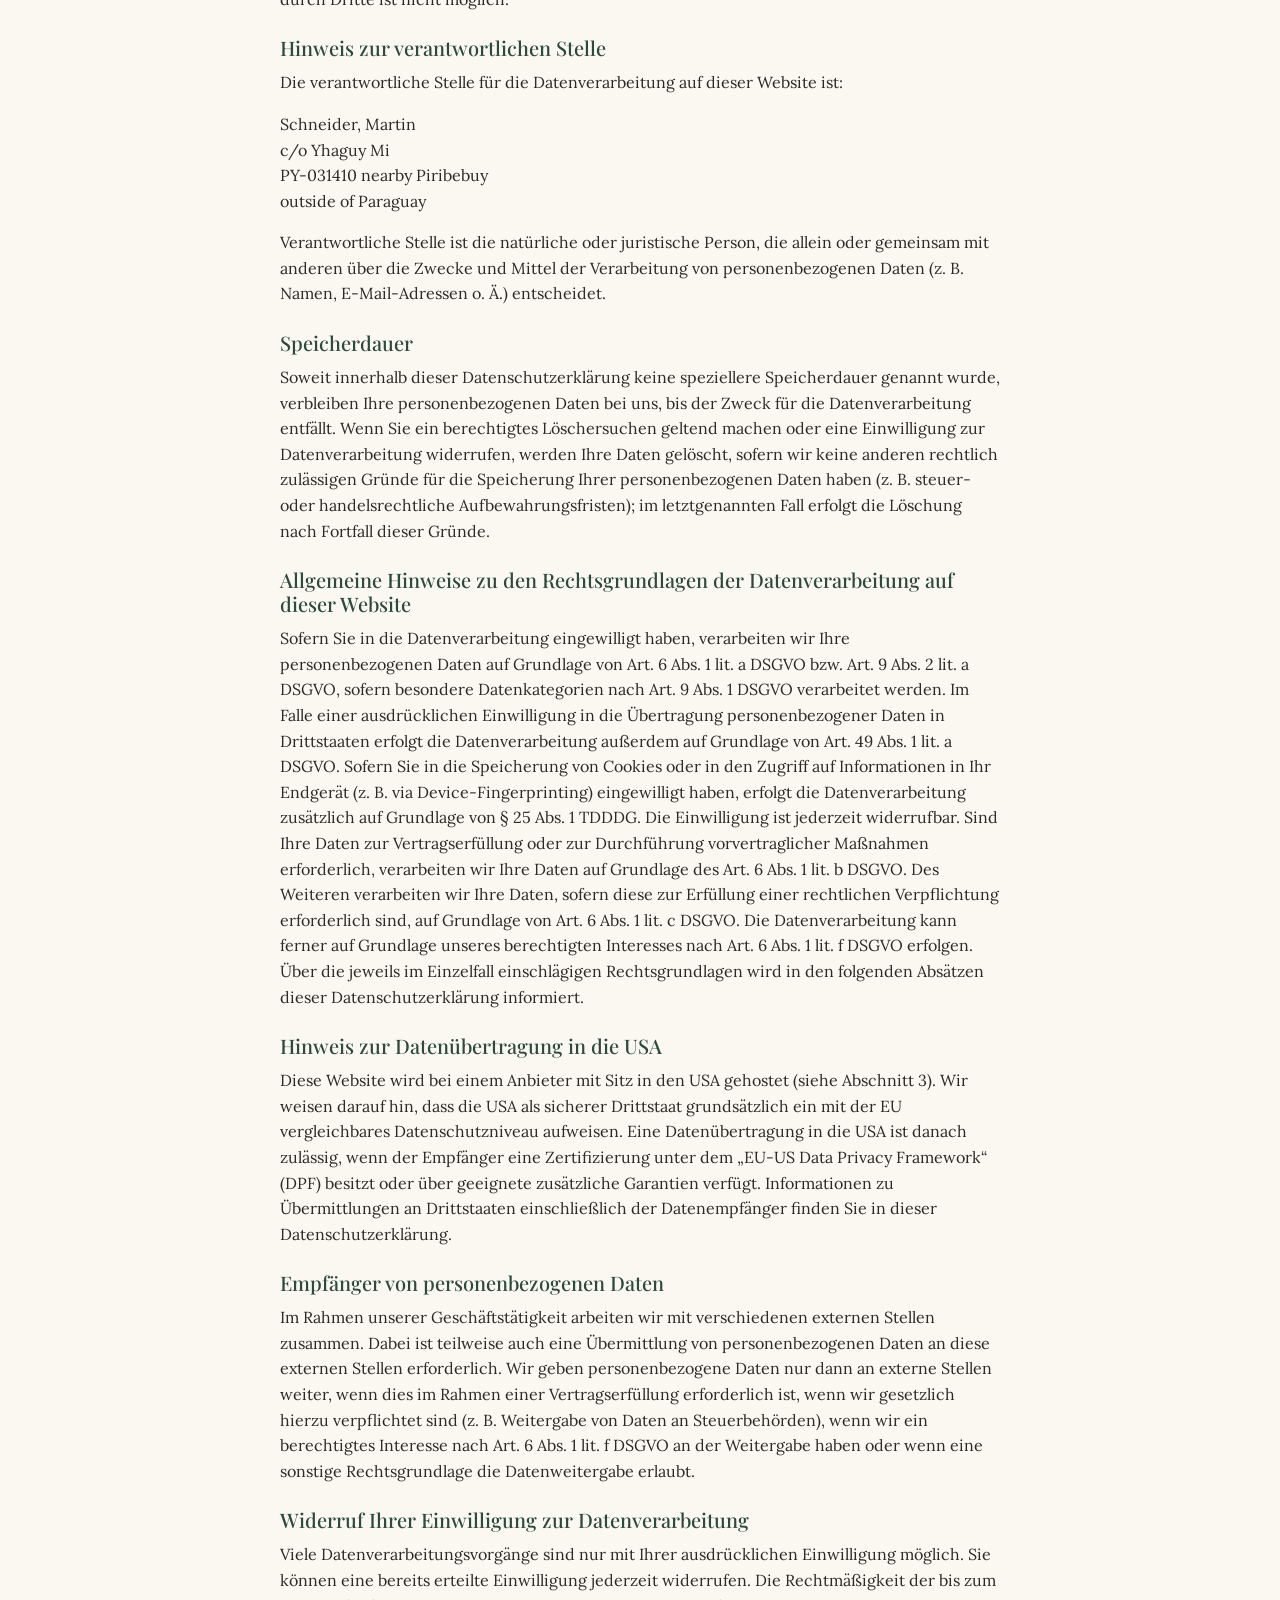
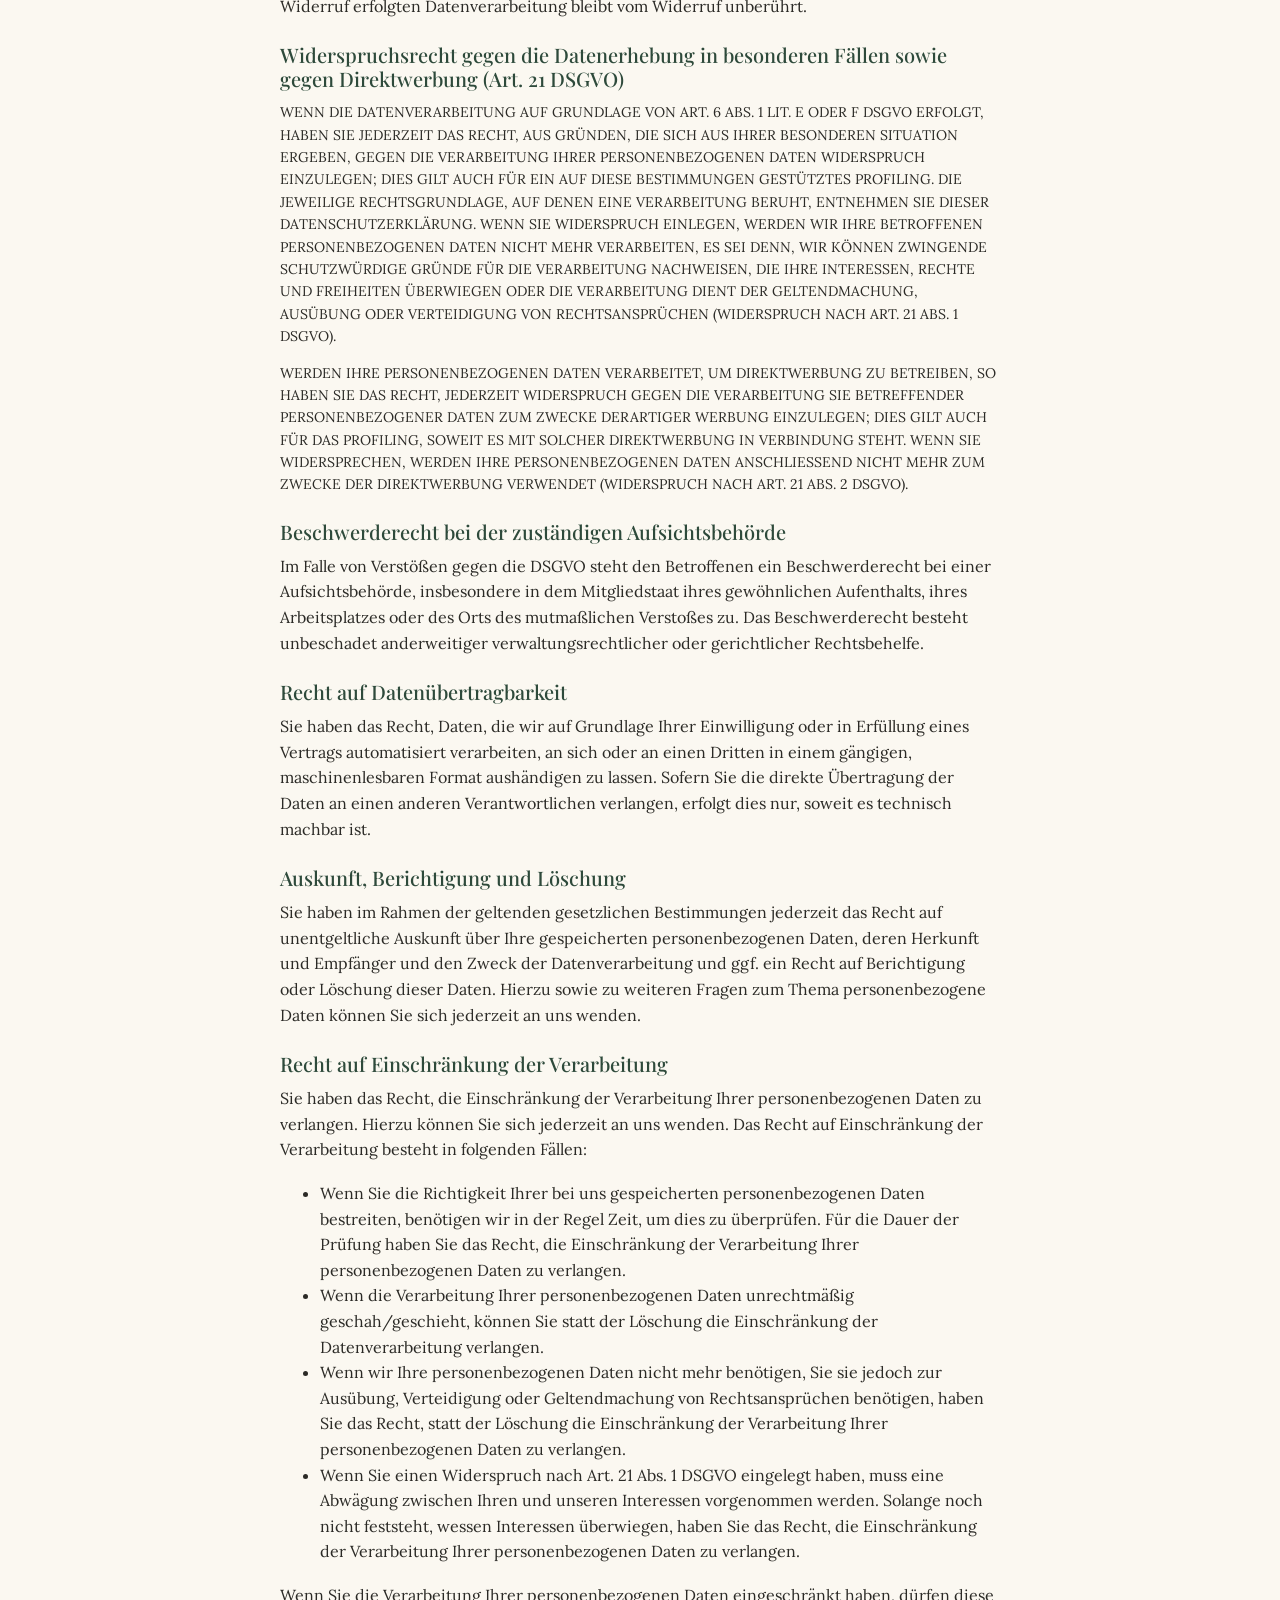
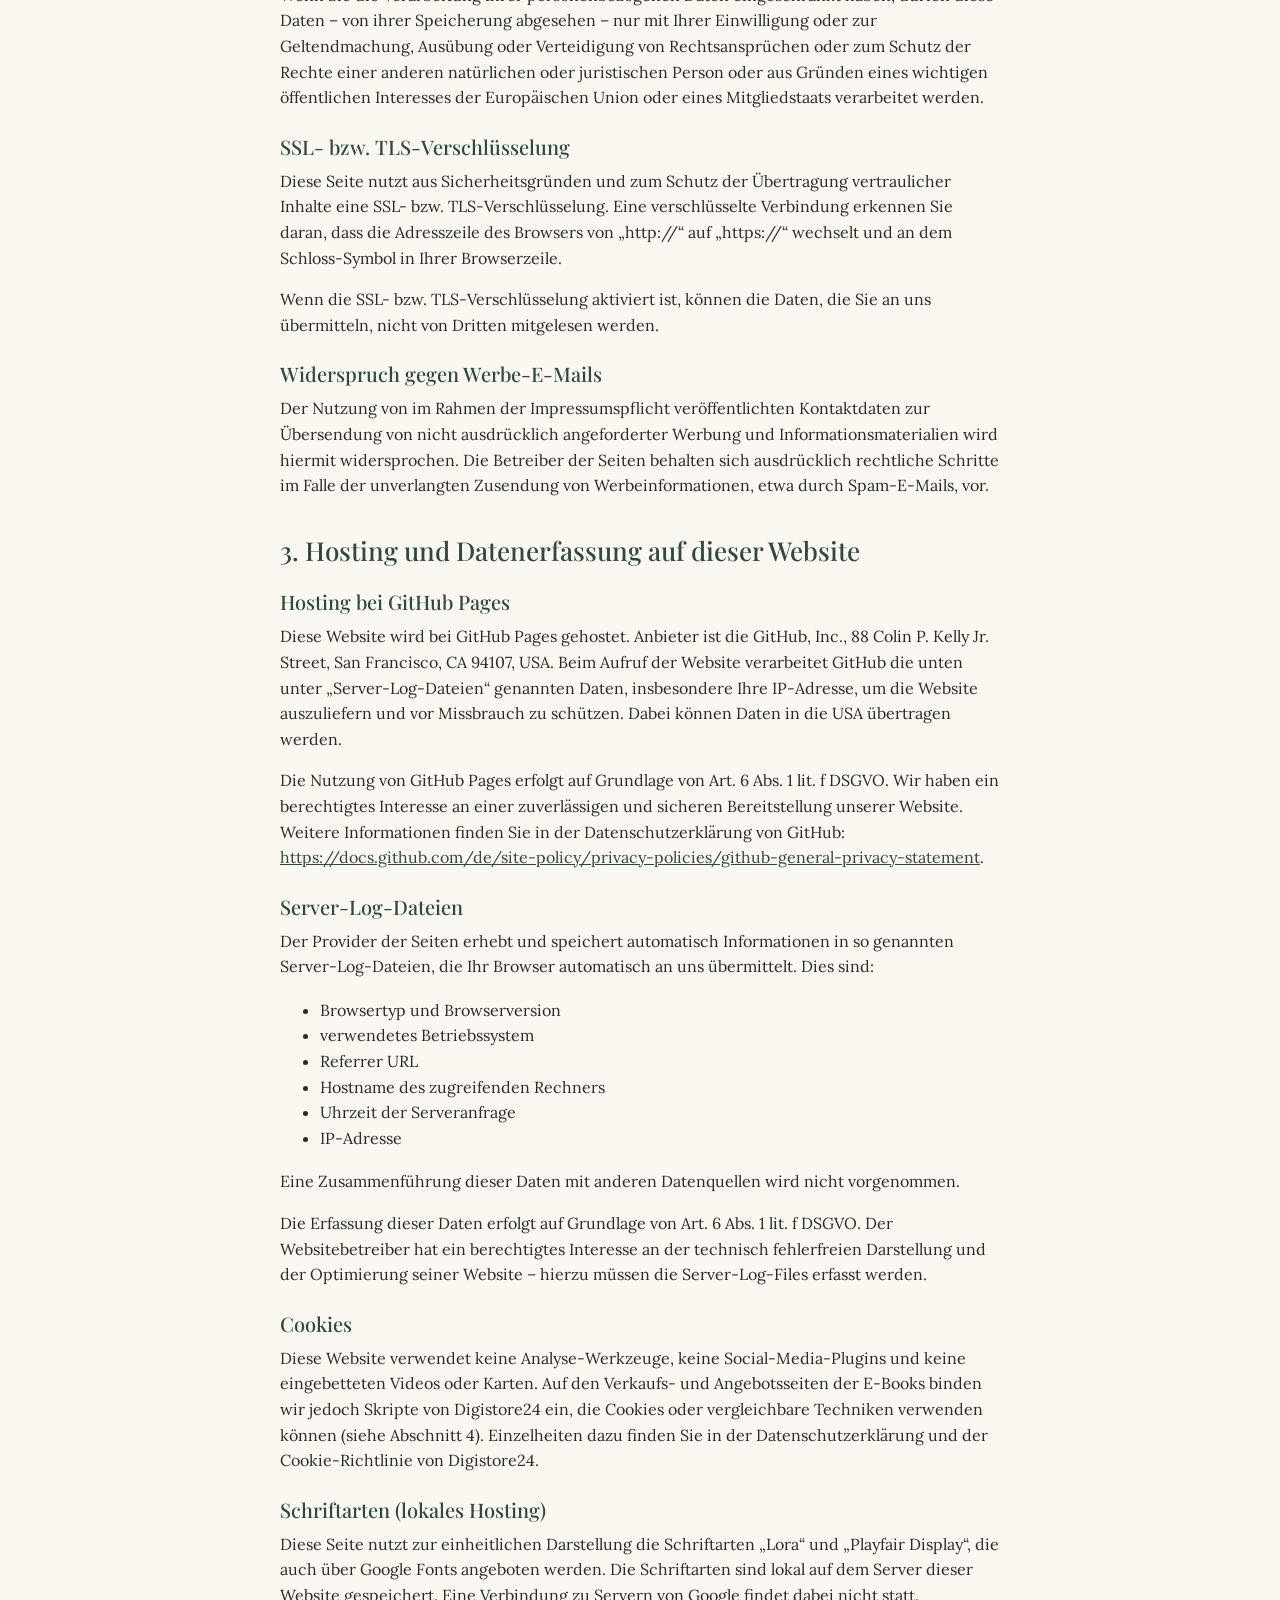
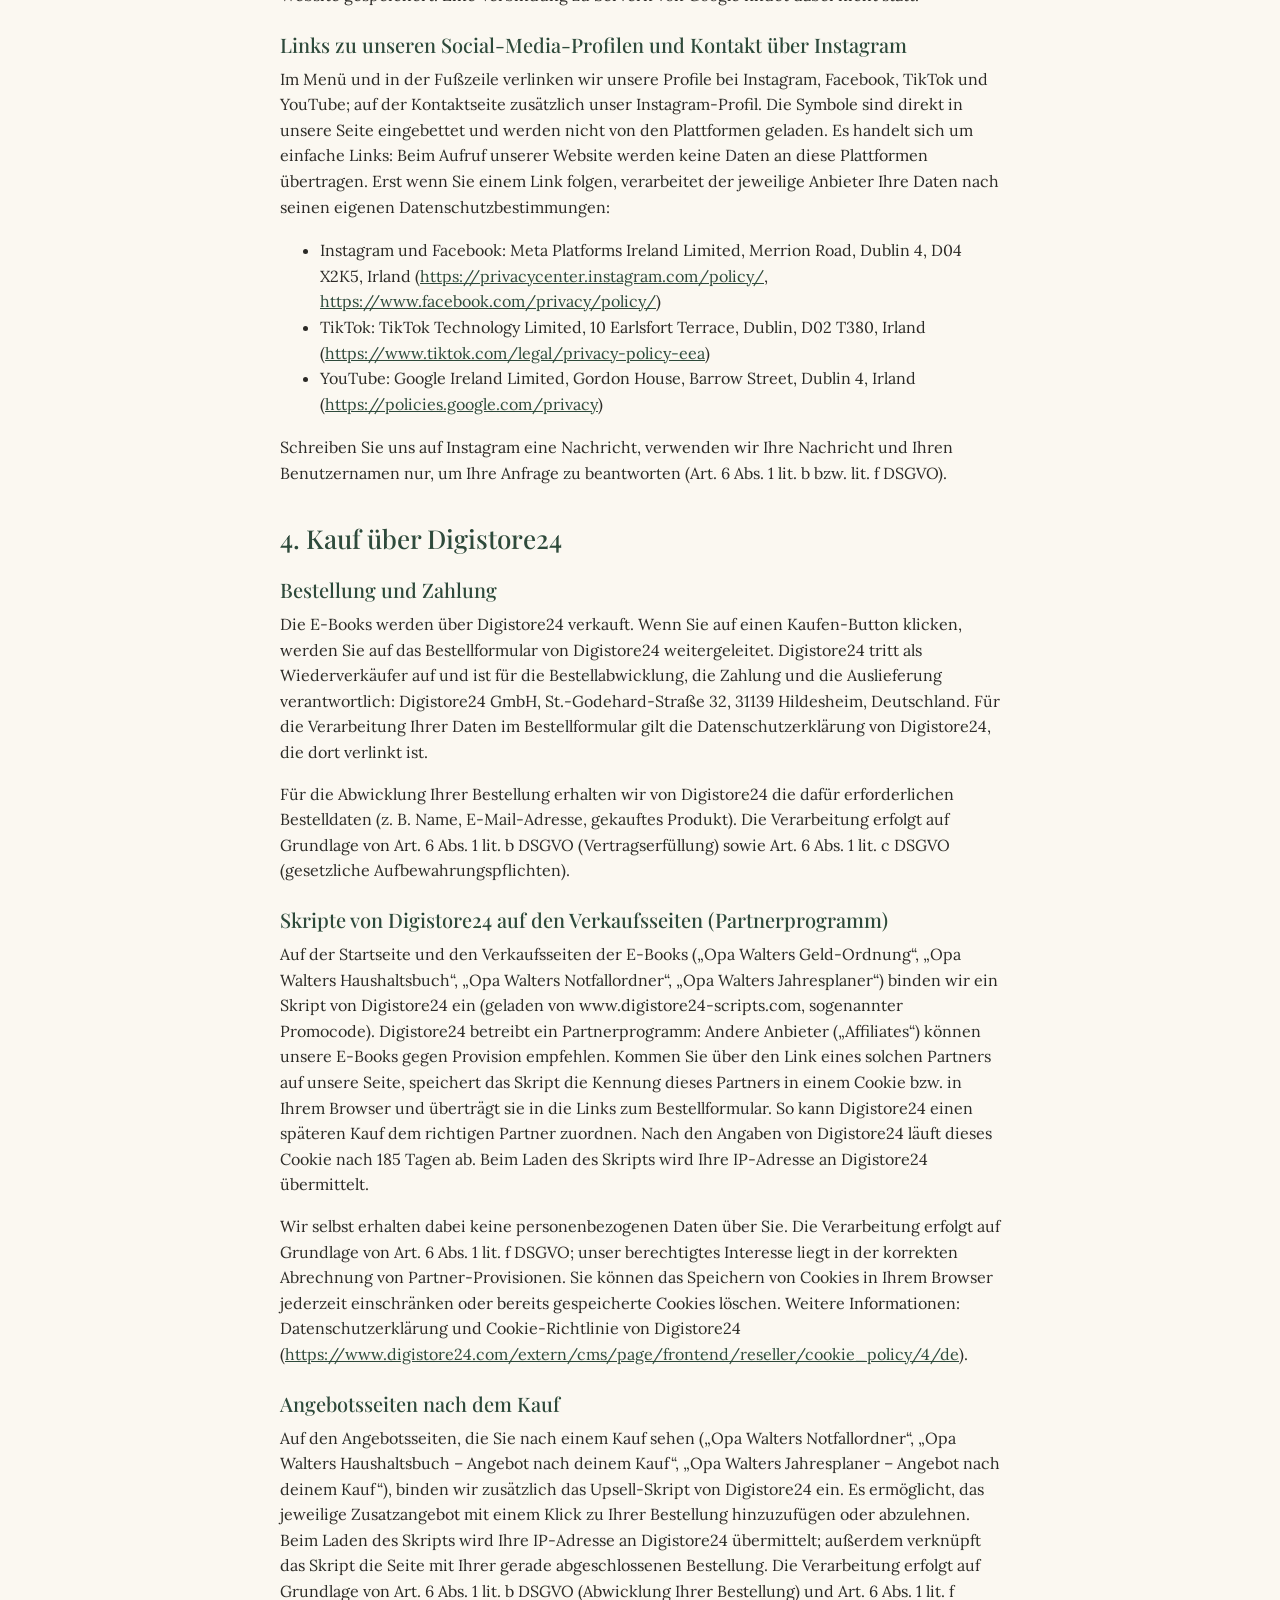
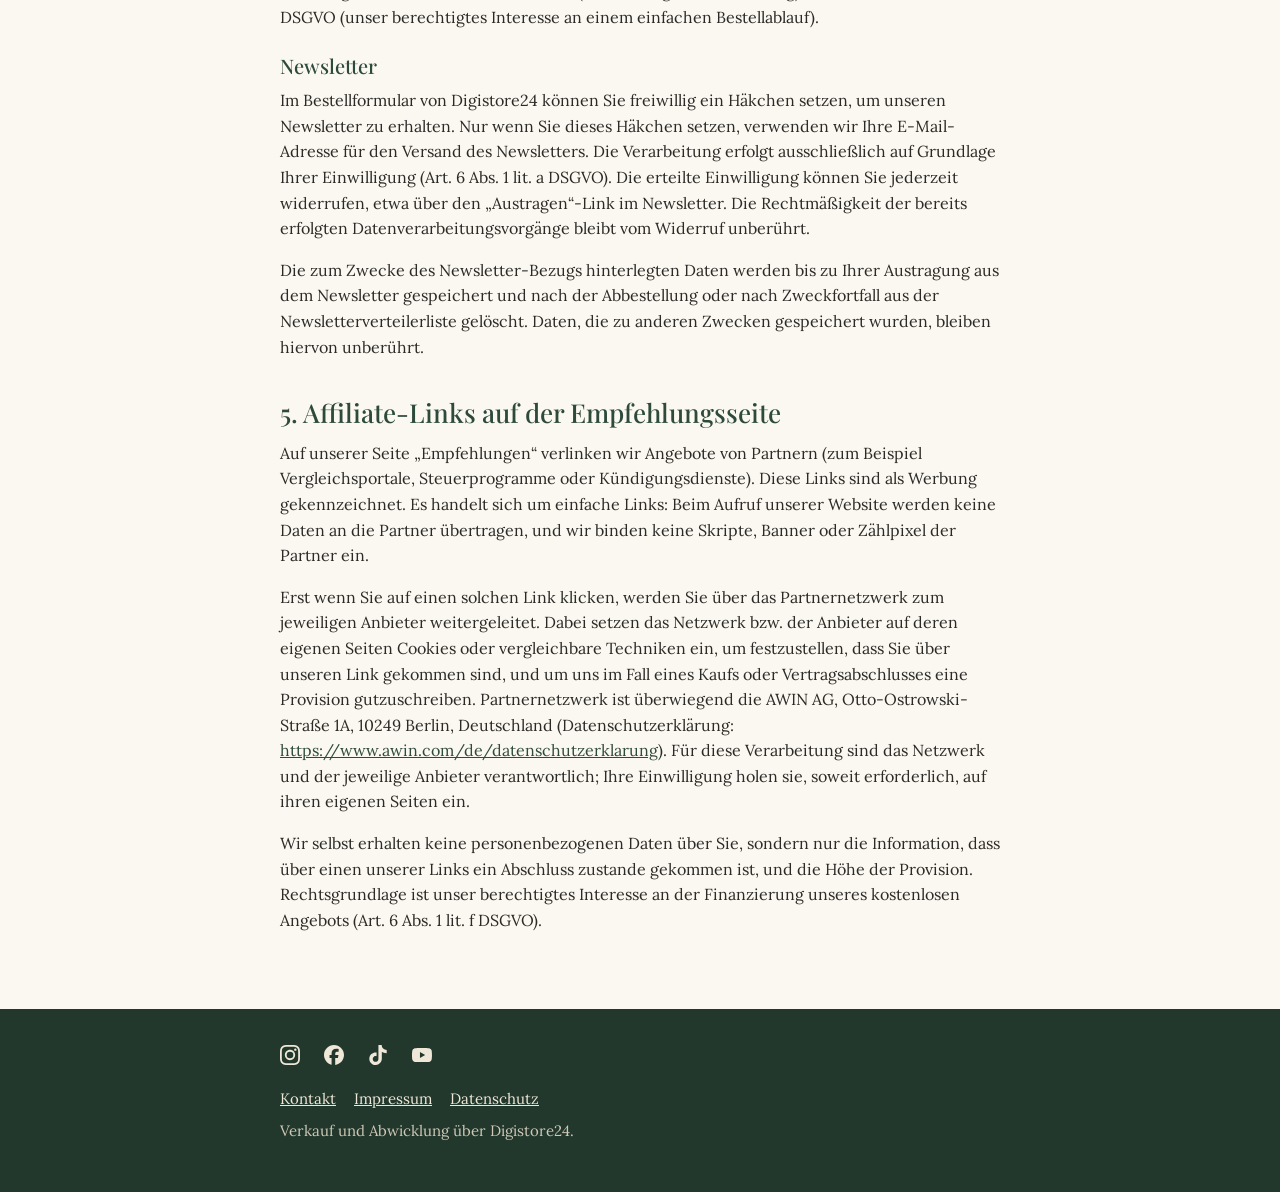
==== commit c198ffcc: "Add files via upload" ====
--- a/datenschutz.html
+++ b/datenschutz.html
@@ -9,6 +9,25 @@
 <style>.einfach h2{font-size:26px;margin-top:1.4em}.einfach h3{font-size:20px;margin-top:1.2em}.einfach p,.einfach li{font-size:16px}.gross{font-size:14px !important}</style>
 </head>
 <body>
+<!-- MENUE:START -->
+<header class="leiste">
+  <div class="leiste-innen">
+    <a class="logo" href="index.html">Opa Walters <span>Geldwissen</span></a>
+    <button class="menue-knopf" type="button" aria-expanded="false" aria-controls="hauptmenue"><svg viewBox="0 0 24 24" aria-hidden="true"><path class="auf" d="M3 6h18M3 12h18M3 18h18" stroke="currentColor" stroke-width="2" stroke-linecap="round"/><path class="zu" d="M6 6l12 12M18 6L6 18" stroke="currentColor" stroke-width="2" stroke-linecap="round"/></svg><span>Menü</span></button>
+    <nav class="menue" id="hauptmenue" aria-label="Hauptmenü">
+      <ul class="menue-liste"><li><a href="index.html">Geld-Ordnung</a></li><li><a href="haushaltsbuch.html">Haushaltsbuch</a></li><li><a href="jahresplaner.html">Jahresplaner</a></li><li><a href="notfallordner-kaufen.html">Notfallordner</a></li><li><a href="kontakt.html">Kontakt</a></li></ul>
+      <ul class="sozial"><li><a href="https://www.instagram.com/opawaltersgeldwissen/" target="_blank" rel="noopener" aria-label="Opa Walters Geldwissen auf Instagram" title="Instagram"><svg viewBox="0 0 24 24" aria-hidden="true" focusable="false"><path d="M7.0301.084c-1.2768.0602-2.1487.264-2.911.5634-.7888.3075-1.4575.72-2.1228 1.3877-.6652.6677-1.075 1.3368-1.3802 2.127-.2954.7638-.4956 1.6365-.552 2.914-.0564 1.2775-.0689 1.6882-.0626 4.947.0062 3.2586.0206 3.6671.0825 4.9473.061 1.2765.264 2.1482.5635 2.9107.308.7889.72 1.4573 1.388 2.1228.6679.6655 1.3365 1.0743 2.1285 1.38.7632.295 1.6361.4961 2.9134.552 1.2773.056 1.6884.069 4.9462.0627 3.2578-.0062 3.668-.0207 4.9478-.0814 1.28-.0607 2.147-.2652 2.9098-.5633.7889-.3086 1.4578-.72 2.1228-1.3881.665-.6682 1.0745-1.3378 1.3795-2.1284.2957-.7632.4966-1.636.552-2.9124.056-1.2809.0692-1.6898.063-4.948-.0063-3.2583-.021-3.6668-.0817-4.9465-.0607-1.2797-.264-2.1487-.5633-2.9117-.3084-.7889-.72-1.4568-1.3876-2.1228C21.2982 1.33 20.628.9208 19.8378.6165 19.074.321 18.2017.1197 16.9244.0645 15.6471.0093 15.236-.005 11.977.0014 8.718.0076 8.31.0215 7.0301.0839m.1402 21.6932c-1.17-.0509-1.8053-.2453-2.2287-.408-.5606-.216-.96-.4771-1.3819-.895-.422-.4178-.6811-.8186-.9-1.378-.1644-.4234-.3624-1.058-.4171-2.228-.0595-1.2645-.072-1.6442-.079-4.848-.007-3.2037.0053-3.583.0607-4.848.05-1.169.2456-1.805.408-2.2282.216-.5613.4762-.96.895-1.3816.4188-.4217.8184-.6814 1.3783-.9003.423-.1651 1.0575-.3614 2.227-.4171 1.2655-.06 1.6447-.072 4.848-.079 3.2033-.007 3.5835.005 4.8495.0608 1.169.0508 1.8053.2445 2.228.408.5608.216.96.4754 1.3816.895.4217.4194.6816.8176.9005 1.3787.1653.4217.3617 1.056.4169 2.2263.0602 1.2655.0739 1.645.0796 4.848.0058 3.203-.0055 3.5834-.061 4.848-.051 1.17-.245 1.8055-.408 2.2294-.216.5604-.4763.96-.8954 1.3814-.419.4215-.8181.6811-1.3783.9-.4224.1649-1.0577.3617-2.2262.4174-1.2656.0595-1.6448.072-4.8493.079-3.2045.007-3.5825-.006-4.848-.0608M16.953 5.5864A1.44 1.44 0 1 0 18.39 4.144a1.44 1.44 0 0 0-1.437 1.4424M5.8385 12.012c.0067 3.4032 2.7706 6.1557 6.173 6.1493 3.4026-.0065 6.157-2.7701 6.1506-6.1733-.0065-3.4032-2.771-6.1565-6.174-6.1498-3.403.0067-6.156 2.771-6.1496 6.1738M8 12.0077a4 4 0 1 1 4.008 3.9921A3.9996 3.9996 0 0 1 8 12.0077"/></svg></a></li><li><a href="https://www.facebook.com/1368022833069212" target="_blank" rel="noopener" aria-label="Opa Walters Geldwissen auf Facebook" title="Facebook"><svg viewBox="0 0 24 24" aria-hidden="true" focusable="false"><path d="M9.101 23.691v-7.98H6.627v-3.667h2.474v-1.58c0-4.085 1.848-5.978 5.858-5.978.401 0 .955.042 1.468.103a8.68 8.68 0 0 1 1.141.195v3.325a8.623 8.623 0 0 0-.653-.036 26.805 26.805 0 0 0-.733-.009c-.707 0-1.259.096-1.675.309a1.686 1.686 0 0 0-.679.622c-.258.42-.374.995-.374 1.752v1.297h3.919l-.386 2.103-.287 1.564h-3.246v8.245C19.396 23.238 24 18.179 24 12.044c0-6.627-5.373-12-12-12s-12 5.373-12 12c0 5.628 3.874 10.35 9.101 11.647Z"/></svg></a></li><li><a href="https://www.tiktok.com/@opawaltersgeldwiss" target="_blank" rel="noopener" aria-label="Opa Walters Geldwissen auf TikTok" title="TikTok"><svg viewBox="0 0 24 24" aria-hidden="true" focusable="false"><path d="M12.525.02c1.31-.02 2.61-.01 3.91-.02.08 1.53.63 3.09 1.75 4.17 1.12 1.11 2.7 1.62 4.24 1.79v4.03c-1.44-.05-2.89-.35-4.2-.97-.57-.26-1.1-.59-1.62-.93-.01 2.92.01 5.84-.02 8.75-.08 1.4-.54 2.79-1.35 3.94-1.31 1.92-3.58 3.17-5.91 3.21-1.43.08-2.86-.31-4.08-1.03-2.02-1.19-3.44-3.37-3.65-5.71-.02-.5-.03-1-.01-1.49.18-1.9 1.12-3.72 2.58-4.96 1.66-1.44 3.98-2.13 6.15-1.72.02 1.48-.04 2.96-.04 4.44-.99-.32-2.15-.23-3.02.37-.63.41-1.11 1.04-1.36 1.75-.21.51-.15 1.07-.14 1.61.24 1.64 1.82 3.02 3.5 2.87 1.12-.01 2.19-.66 2.77-1.61.19-.33.4-.67.41-1.06.1-1.79.06-3.57.07-5.36.01-4.03-.01-8.05.02-12.07z"/></svg></a></li><li><a href="https://www.youtube.com/@opawaltersgeldwissen" target="_blank" rel="noopener" aria-label="Opa Walters Geldwissen auf YouTube" title="YouTube"><svg viewBox="0 0 24 24" aria-hidden="true" focusable="false"><path d="M23.498 6.186a3.016 3.016 0 0 0-2.122-2.136C19.505 3.545 12 3.545 12 3.545s-7.505 0-9.377.505A3.017 3.017 0 0 0 .502 6.186C0 8.07 0 12 0 12s0 3.93.502 5.814a3.016 3.016 0 0 0 2.122 2.136c1.871.505 9.376.505 9.376.505s7.505 0 9.377-.505a3.015 3.015 0 0 0 2.122-2.136C24 15.93 24 12 24 12s0-3.93-.502-5.814zM9.545 15.568V8.432L15.818 12l-6.273 3.568z"/></svg></a></li></ul>
+    </nav>
+  </div>
+</header>
+<script>
+(function(){var d=document.documentElement;d.className+=' js';var l=document.querySelector('.leiste'),b=l.querySelector('.menue-knopf');
+function zu(){l.classList.remove('offen');b.setAttribute('aria-expanded','false');}
+b.addEventListener('click',function(){var o=l.classList.toggle('offen');b.setAttribute('aria-expanded',o?'true':'false');});
+document.addEventListener('keydown',function(e){if(e.key==='Escape'&&l.classList.contains('offen')){zu();b.focus();}});
+l.querySelectorAll('.menue a').forEach(function(a){a.addEventListener('click',zu);});})();
+</script>
+<!-- MENUE:END -->
 <main class="huelle einfach">
   <p><a href="index.html">← Zurück zur Startseite</a></p>
   <h1>Datenschutzerklärung</h1>
@@ -90,8 +109,14 @@
   <h3>Schriftarten (lokales Hosting)</h3>
   <p>Diese Seite nutzt zur einheitlichen Darstellung die Schriftarten „Lora“ und „Playfair Display“, die auch über Google Fonts angeboten werden. Die Schriftarten sind lokal auf dem Server dieser Website gespeichert. Eine Verbindung zu Servern von Google findet dabei nicht statt.</p>
 
-  <h3>Kontakt über Instagram</h3>
-  <p>Auf unserer Kontaktseite verlinken wir unser Instagram-Profil. Es handelt sich um einen einfachen Link; beim Aufruf unserer Website werden keine Daten an Instagram übertragen. Erst wenn Sie dem Link folgen und uns auf Instagram eine Nachricht schreiben, verarbeitet die Meta Platforms Ireland Limited, Merrion Road, Dublin 4, D04 X2K5, Irland, Ihre Daten nach deren Datenschutzbestimmungen (<a href="https://privacycenter.instagram.com/policy/">https://privacycenter.instagram.com/policy/</a>). Ihre Nachricht und Ihren Benutzernamen verwenden wir nur, um Ihre Anfrage zu beantworten (Art. 6 Abs. 1 lit. b bzw. lit. f DSGVO).</p>
+  <h3>Links zu unseren Social-Media-Profilen und Kontakt über Instagram</h3>
+  <p>Im Menü und in der Fußzeile verlinken wir unsere Profile bei Instagram, Facebook, TikTok und YouTube; auf der Kontaktseite zusätzlich unser Instagram-Profil. Die Symbole sind direkt in unsere Seite eingebettet und werden nicht von den Plattformen geladen. Es handelt sich um einfache Links: Beim Aufruf unserer Website werden keine Daten an diese Plattformen übertragen. Erst wenn Sie einem Link folgen, verarbeitet der jeweilige Anbieter Ihre Daten nach seinen eigenen Datenschutzbestimmungen:</p>
+  <ul>
+    <li>Instagram und Facebook: Meta Platforms Ireland Limited, Merrion Road, Dublin 4, D04 X2K5, Irland (<a href="https://privacycenter.instagram.com/policy/">https://privacycenter.instagram.com/policy/</a>, <a href="https://www.facebook.com/privacy/policy/">https://www.facebook.com/privacy/policy/</a>)</li>
+    <li>TikTok: TikTok Technology Limited, 10 Earlsfort Terrace, Dublin, D02 T380, Irland (<a href="https://www.tiktok.com/legal/privacy-policy-eea">https://www.tiktok.com/legal/privacy-policy-eea</a>)</li>
+    <li>YouTube: Google Ireland Limited, Gordon House, Barrow Street, Dublin 4, Irland (<a href="https://policies.google.com/privacy">https://policies.google.com/privacy</a>)</li>
+  </ul>
+  <p>Schreiben Sie uns auf Instagram eine Nachricht, verwenden wir Ihre Nachricht und Ihren Benutzernamen nur, um Ihre Anfrage zu beantworten (Art. 6 Abs. 1 lit. b bzw. lit. f DSGVO).</p>
 
   <h2>4. Kauf über Digistore24</h2>
   <h3>Bestellung und Zahlung</h3>
@@ -112,6 +137,7 @@
 </main>
 <footer class="fuss">
   <div class="huelle">
+    <ul class="sozial"><li><a href="https://www.instagram.com/opawaltersgeldwissen/" target="_blank" rel="noopener" aria-label="Opa Walters Geldwissen auf Instagram" title="Instagram"><svg viewBox="0 0 24 24" aria-hidden="true" focusable="false"><path d="M7.0301.084c-1.2768.0602-2.1487.264-2.911.5634-.7888.3075-1.4575.72-2.1228 1.3877-.6652.6677-1.075 1.3368-1.3802 2.127-.2954.7638-.4956 1.6365-.552 2.914-.0564 1.2775-.0689 1.6882-.0626 4.947.0062 3.2586.0206 3.6671.0825 4.9473.061 1.2765.264 2.1482.5635 2.9107.308.7889.72 1.4573 1.388 2.1228.6679.6655 1.3365 1.0743 2.1285 1.38.7632.295 1.6361.4961 2.9134.552 1.2773.056 1.6884.069 4.9462.0627 3.2578-.0062 3.668-.0207 4.9478-.0814 1.28-.0607 2.147-.2652 2.9098-.5633.7889-.3086 1.4578-.72 2.1228-1.3881.665-.6682 1.0745-1.3378 1.3795-2.1284.2957-.7632.4966-1.636.552-2.9124.056-1.2809.0692-1.6898.063-4.948-.0063-3.2583-.021-3.6668-.0817-4.9465-.0607-1.2797-.264-2.1487-.5633-2.9117-.3084-.7889-.72-1.4568-1.3876-2.1228C21.2982 1.33 20.628.9208 19.8378.6165 19.074.321 18.2017.1197 16.9244.0645 15.6471.0093 15.236-.005 11.977.0014 8.718.0076 8.31.0215 7.0301.0839m.1402 21.6932c-1.17-.0509-1.8053-.2453-2.2287-.408-.5606-.216-.96-.4771-1.3819-.895-.422-.4178-.6811-.8186-.9-1.378-.1644-.4234-.3624-1.058-.4171-2.228-.0595-1.2645-.072-1.6442-.079-4.848-.007-3.2037.0053-3.583.0607-4.848.05-1.169.2456-1.805.408-2.2282.216-.5613.4762-.96.895-1.3816.4188-.4217.8184-.6814 1.3783-.9003.423-.1651 1.0575-.3614 2.227-.4171 1.2655-.06 1.6447-.072 4.848-.079 3.2033-.007 3.5835.005 4.8495.0608 1.169.0508 1.8053.2445 2.228.408.5608.216.96.4754 1.3816.895.4217.4194.6816.8176.9005 1.3787.1653.4217.3617 1.056.4169 2.2263.0602 1.2655.0739 1.645.0796 4.848.0058 3.203-.0055 3.5834-.061 4.848-.051 1.17-.245 1.8055-.408 2.2294-.216.5604-.4763.96-.8954 1.3814-.419.4215-.8181.6811-1.3783.9-.4224.1649-1.0577.3617-2.2262.4174-1.2656.0595-1.6448.072-4.8493.079-3.2045.007-3.5825-.006-4.848-.0608M16.953 5.5864A1.44 1.44 0 1 0 18.39 4.144a1.44 1.44 0 0 0-1.437 1.4424M5.8385 12.012c.0067 3.4032 2.7706 6.1557 6.173 6.1493 3.4026-.0065 6.157-2.7701 6.1506-6.1733-.0065-3.4032-2.771-6.1565-6.174-6.1498-3.403.0067-6.156 2.771-6.1496 6.1738M8 12.0077a4 4 0 1 1 4.008 3.9921A3.9996 3.9996 0 0 1 8 12.0077"/></svg></a></li><li><a href="https://www.facebook.com/1368022833069212" target="_blank" rel="noopener" aria-label="Opa Walters Geldwissen auf Facebook" title="Facebook"><svg viewBox="0 0 24 24" aria-hidden="true" focusable="false"><path d="M9.101 23.691v-7.98H6.627v-3.667h2.474v-1.58c0-4.085 1.848-5.978 5.858-5.978.401 0 .955.042 1.468.103a8.68 8.68 0 0 1 1.141.195v3.325a8.623 8.623 0 0 0-.653-.036 26.805 26.805 0 0 0-.733-.009c-.707 0-1.259.096-1.675.309a1.686 1.686 0 0 0-.679.622c-.258.42-.374.995-.374 1.752v1.297h3.919l-.386 2.103-.287 1.564h-3.246v8.245C19.396 23.238 24 18.179 24 12.044c0-6.627-5.373-12-12-12s-12 5.373-12 12c0 5.628 3.874 10.35 9.101 11.647Z"/></svg></a></li><li><a href="https://www.tiktok.com/@opawaltersgeldwiss" target="_blank" rel="noopener" aria-label="Opa Walters Geldwissen auf TikTok" title="TikTok"><svg viewBox="0 0 24 24" aria-hidden="true" focusable="false"><path d="M12.525.02c1.31-.02 2.61-.01 3.91-.02.08 1.53.63 3.09 1.75 4.17 1.12 1.11 2.7 1.62 4.24 1.79v4.03c-1.44-.05-2.89-.35-4.2-.97-.57-.26-1.1-.59-1.62-.93-.01 2.92.01 5.84-.02 8.75-.08 1.4-.54 2.79-1.35 3.94-1.31 1.92-3.58 3.17-5.91 3.21-1.43.08-2.86-.31-4.08-1.03-2.02-1.19-3.44-3.37-3.65-5.71-.02-.5-.03-1-.01-1.49.18-1.9 1.12-3.72 2.58-4.96 1.66-1.44 3.98-2.13 6.15-1.72.02 1.48-.04 2.96-.04 4.44-.99-.32-2.15-.23-3.02.37-.63.41-1.11 1.04-1.36 1.75-.21.51-.15 1.07-.14 1.61.24 1.64 1.82 3.02 3.5 2.87 1.12-.01 2.19-.66 2.77-1.61.19-.33.4-.67.41-1.06.1-1.79.06-3.57.07-5.36.01-4.03-.01-8.05.02-12.07z"/></svg></a></li><li><a href="https://www.youtube.com/@opawaltersgeldwissen" target="_blank" rel="noopener" aria-label="Opa Walters Geldwissen auf YouTube" title="YouTube"><svg viewBox="0 0 24 24" aria-hidden="true" focusable="false"><path d="M23.498 6.186a3.016 3.016 0 0 0-2.122-2.136C19.505 3.545 12 3.545 12 3.545s-7.505 0-9.377.505A3.017 3.017 0 0 0 .502 6.186C0 8.07 0 12 0 12s0 3.93.502 5.814a3.016 3.016 0 0 0 2.122 2.136c1.871.505 9.376.505 9.376.505s7.505 0 9.377-.505a3.015 3.015 0 0 0 2.122-2.136C24 15.93 24 12 24 12s0-3.93-.502-5.814zM9.545 15.568V8.432L15.818 12l-6.273 3.568z"/></svg></a></li></ul>
     <nav aria-label="Rechtliches"><a href="kontakt.html">Kontakt</a><a href="impressum.html">Impressum</a><a href="datenschutz.html">Datenschutz</a></nav>
     <p>Verkauf und Abwicklung über Digistore24.</p>
   </div>
--- a/stil.css
+++ b/stil.css
@@ -84,3 +84,39 @@
   .tabelle th,.tabelle td{border-bottom:0}
   .knopf{width:100%}
 }
+
+/* Menü-Leiste (oben) und Social-Icons – gebaut von werkzeuge/navigation.py */
+.leiste{position:sticky;top:0;z-index:50;background:var(--gruen-dunkel);color:var(--creme);border-bottom:1px solid rgba(194,154,91,.35)}
+.leiste-innen{display:flex;align-items:center;justify-content:space-between;gap:16px;min-height:62px;max-width:1100px;margin:0 auto;padding:0 20px}
+.logo{font-family:"Playfair Display",Georgia,serif;font-size:20px;line-height:1.1;color:var(--creme);text-decoration:none;white-space:nowrap}
+.logo span{color:var(--gold)}
+.menue{display:flex;align-items:center;gap:18px}
+.menue-liste{display:flex;gap:2px;list-style:none;margin:0;padding:0}
+.menue-liste a{display:block;padding:8px 10px;color:#EFE8D8;text-decoration:none;font-size:16px;border-radius:8px}
+.menue-liste a:hover{background:rgba(255,255,255,.08);color:#fff}
+.menue-liste a[aria-current="page"]{color:var(--gold-hell);box-shadow:inset 0 -2px 0 var(--gold);border-radius:8px 8px 0 0}
+.menue-liste a:focus-visible,.sozial a:focus-visible,.menue-knopf:focus-visible,.logo:focus-visible{outline:3px solid var(--gold);outline-offset:2px}
+.sozial{display:flex;gap:4px;list-style:none;margin:0;padding:0}
+.sozial a{display:inline-flex;width:40px;height:40px;align-items:center;justify-content:center;border-radius:50%;color:#EFE8D8}
+.sozial a:hover{background:rgba(255,255,255,.1);color:var(--gold-hell)}
+.sozial svg{width:20px;height:20px;fill:currentColor}
+.menue-knopf{display:none}
+.fuss .sozial{margin:0 0 12px -10px}
+@media (max-width:900px){
+  .logo{font-size:18px}
+  .menue-knopf{display:inline-flex;align-items:center;gap:8px;min-height:44px;padding:8px 14px;background:transparent;color:var(--creme);border:1px solid rgba(232,211,174,.55);border-radius:99px;font:600 16px "Lora",Georgia,serif;cursor:pointer}
+  .menue-knopf svg{width:20px;height:20px}
+  .menue-knopf .zu{display:none}
+  .leiste.offen .menue-knopf .auf{display:none}
+  .leiste.offen .menue-knopf .zu{display:inline}
+  .menue{flex-direction:column;align-items:stretch;gap:14px;padding:0 0 16px}
+  .js .menue{display:none;position:absolute;left:0;right:0;top:100%;background:var(--gruen-dunkel);padding:6px 20px 20px;border-bottom:1px solid rgba(194,154,91,.35);box-shadow:0 12px 24px rgba(0,0,0,.25)}
+  .js .leiste.offen .menue{display:flex}
+  .leiste-innen{flex-wrap:wrap}
+  .js .leiste-innen{flex-wrap:nowrap}
+  .menue-liste{flex-direction:column;gap:0}
+  .menue-liste a{padding:14px 4px;font-size:19px;border-radius:0;border-bottom:1px solid rgba(255,255,255,.08)}
+  .menue-liste a[aria-current="page"]{box-shadow:inset 3px 0 0 var(--gold);padding-left:12px;border-radius:0}
+  .sozial a{width:46px;height:46px}
+  .sozial svg{width:22px;height:22px}
+}
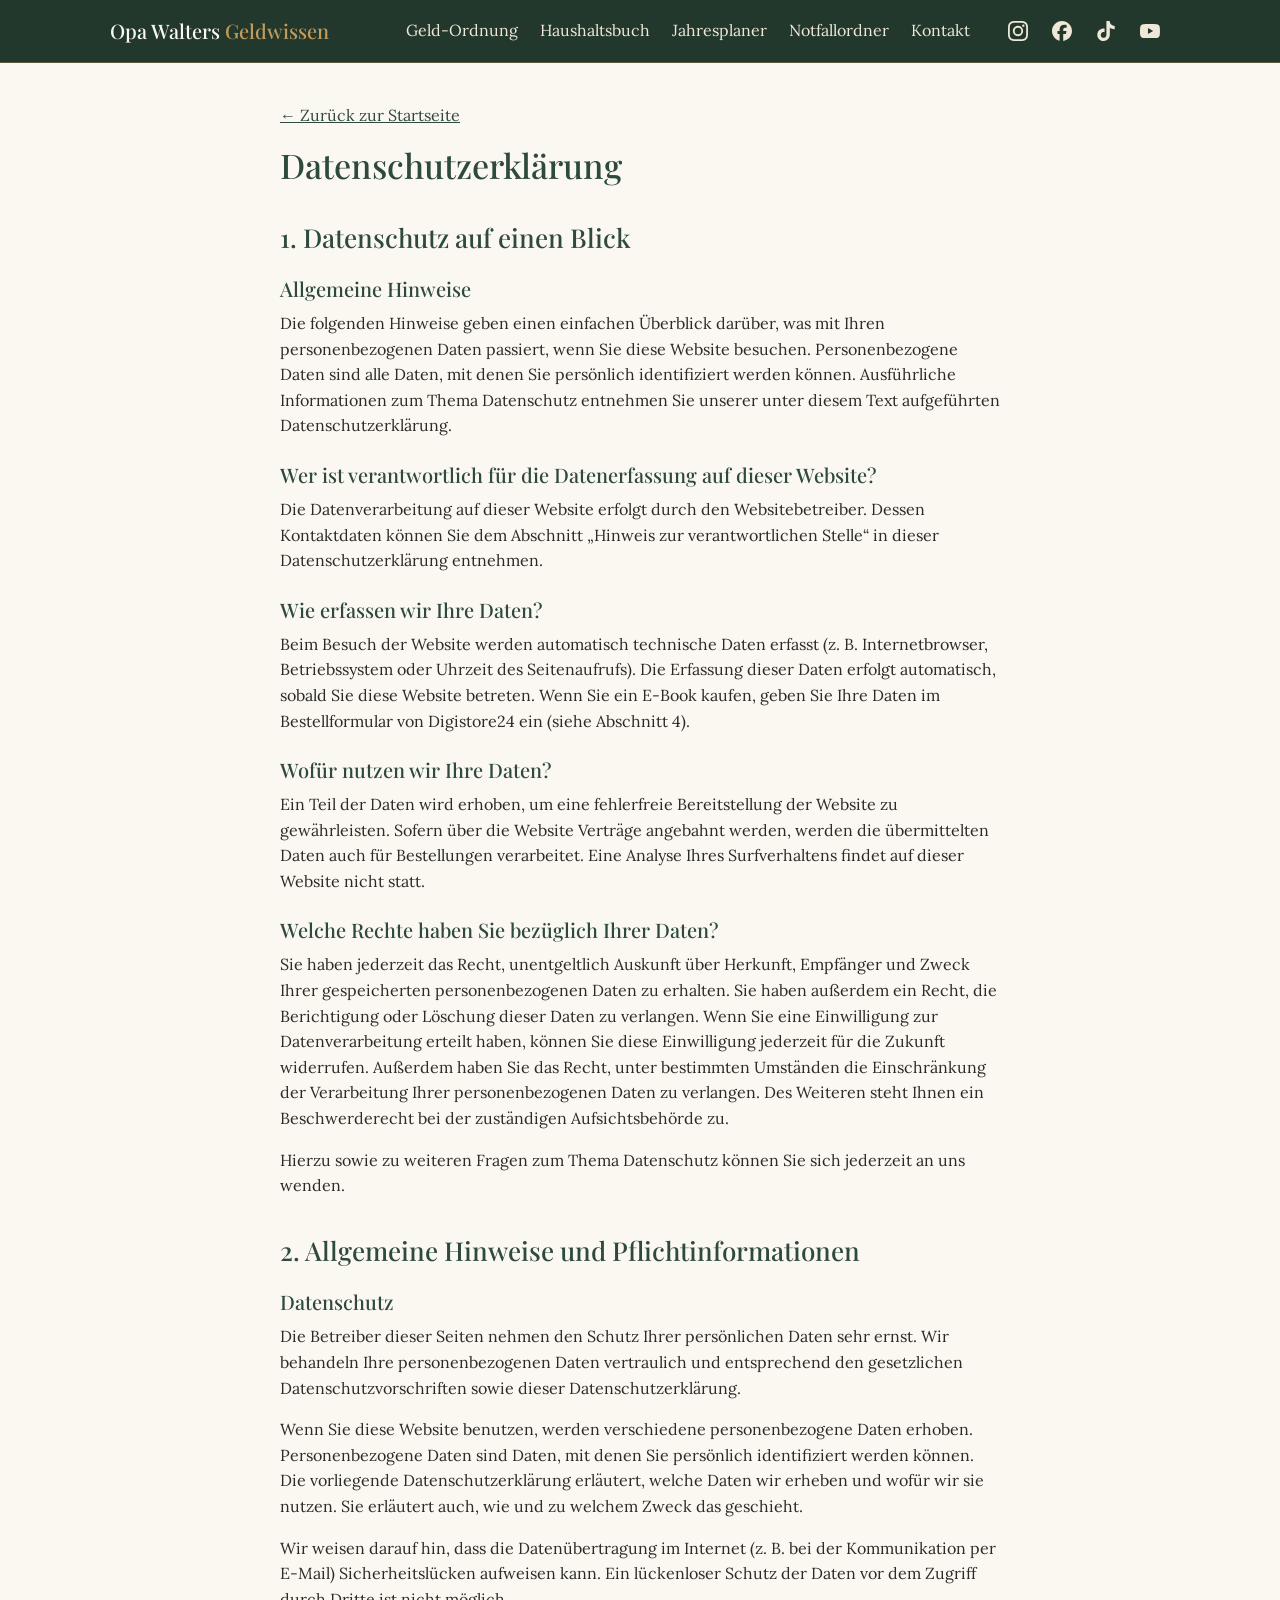
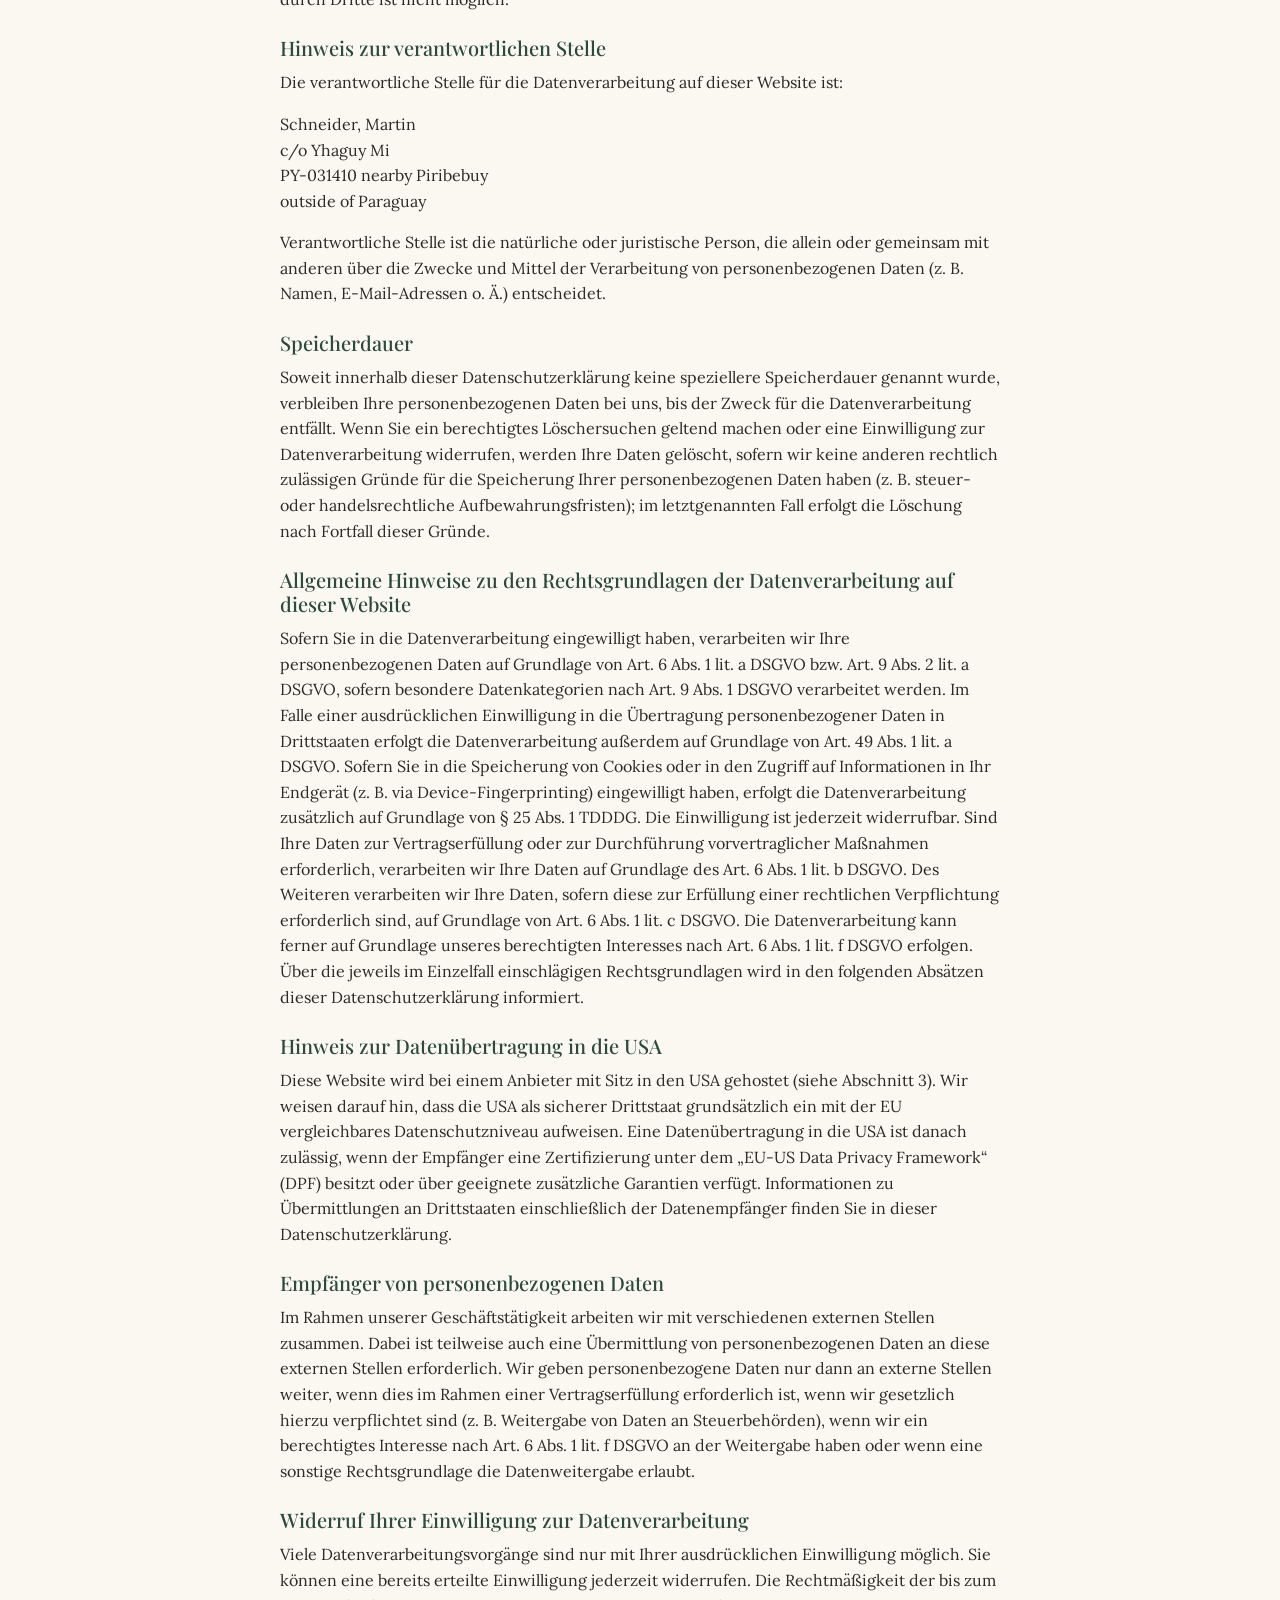
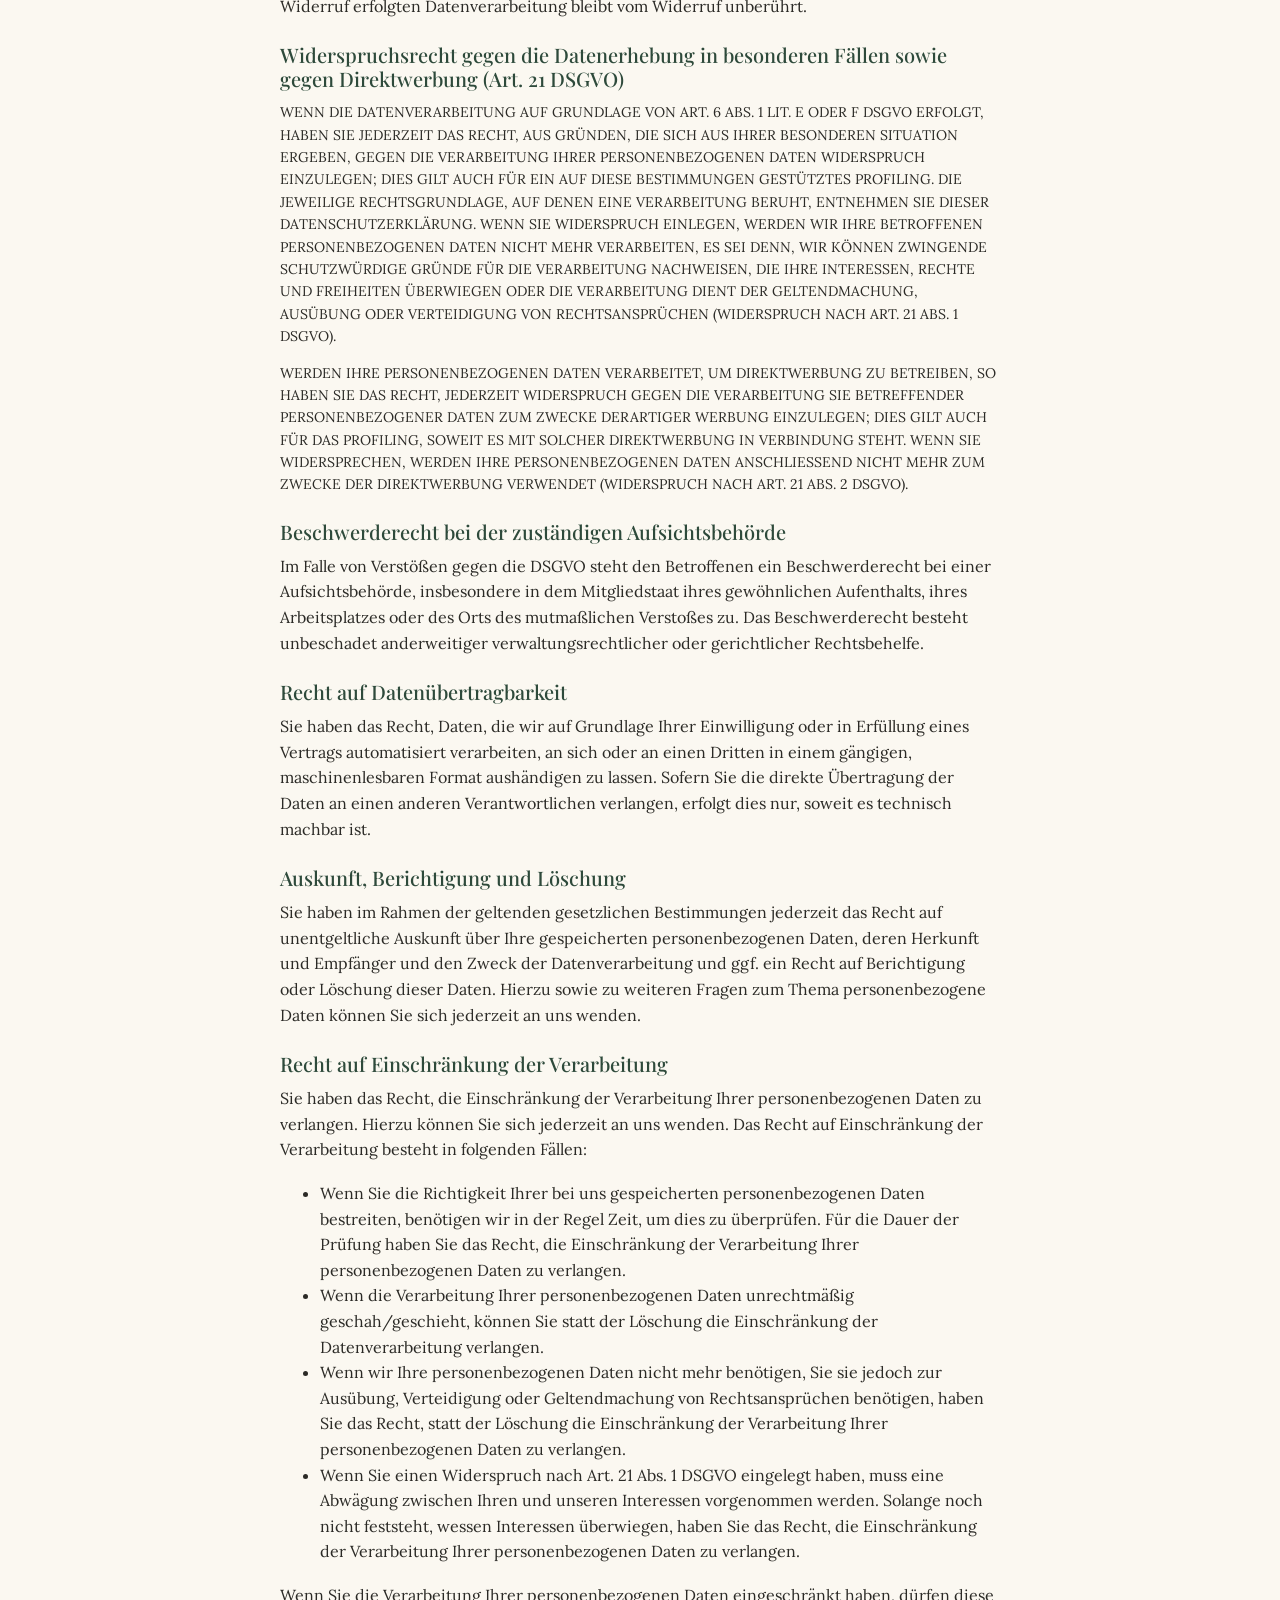
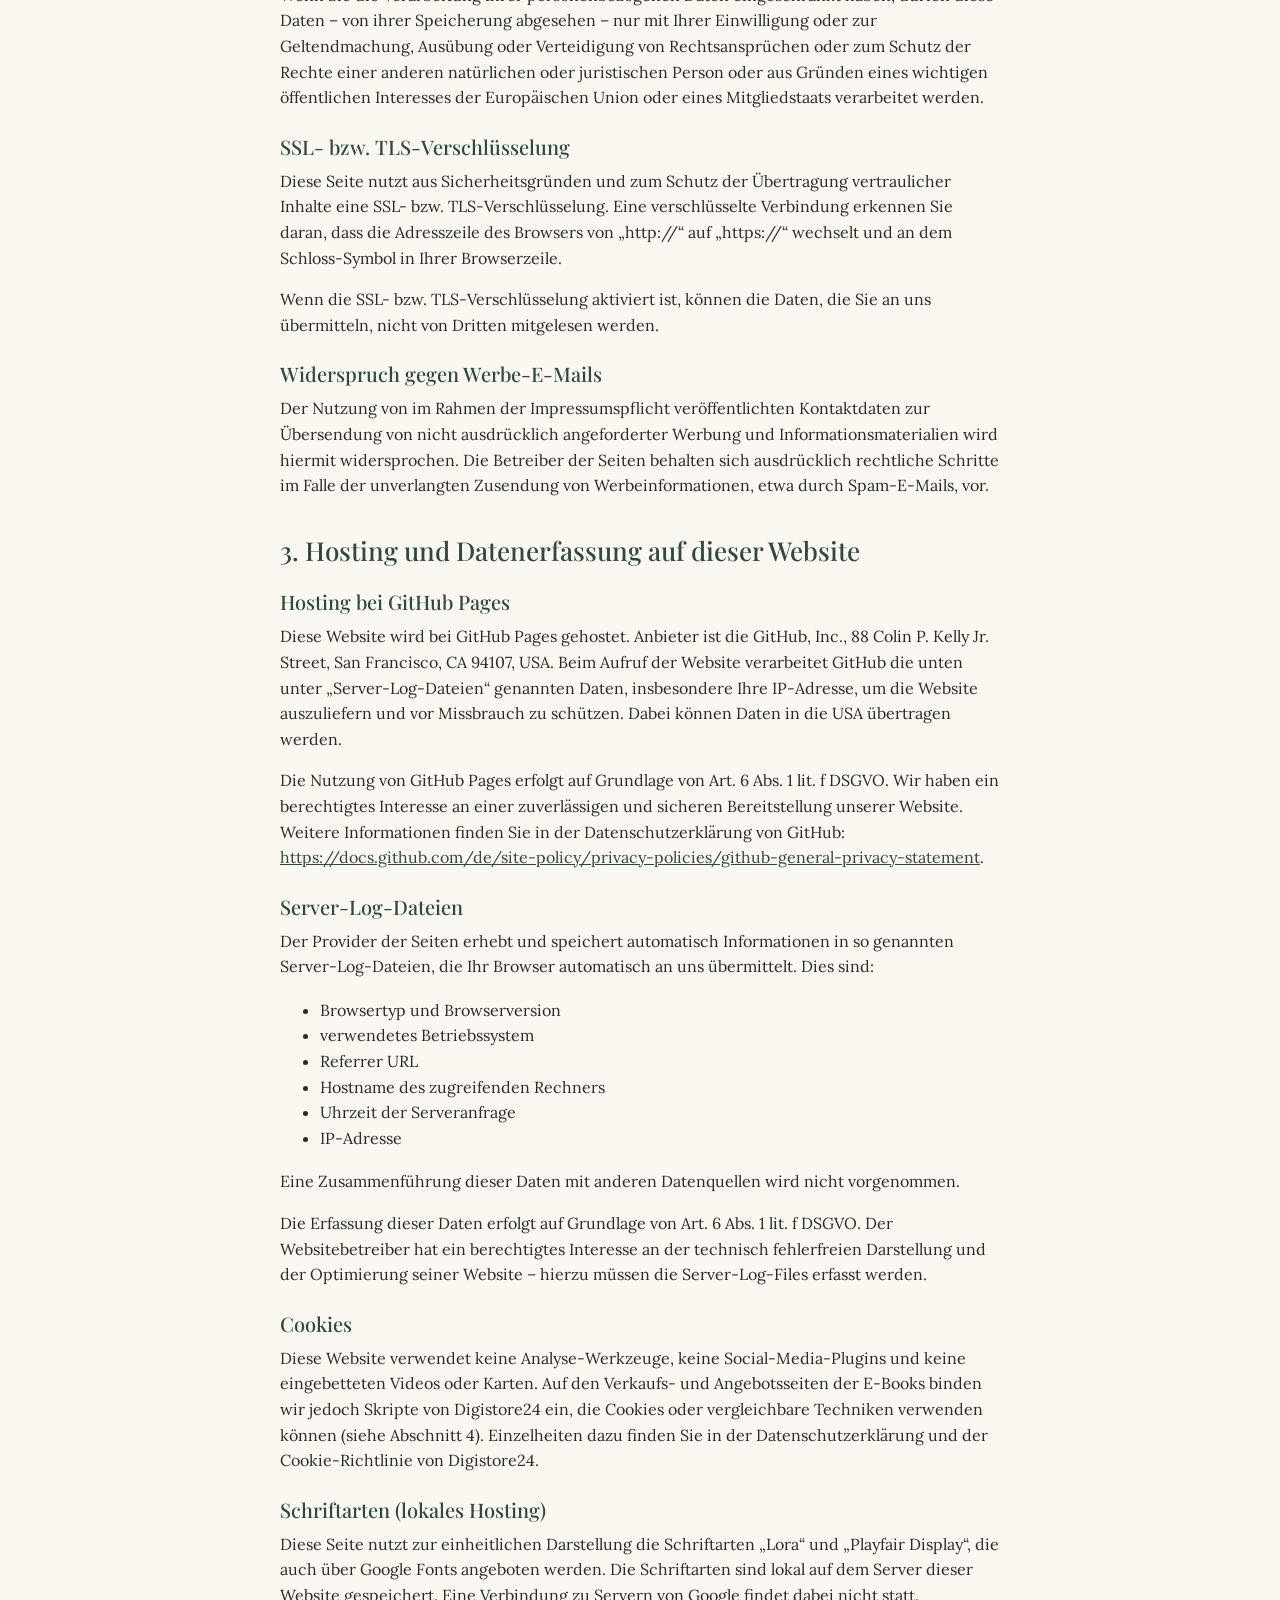
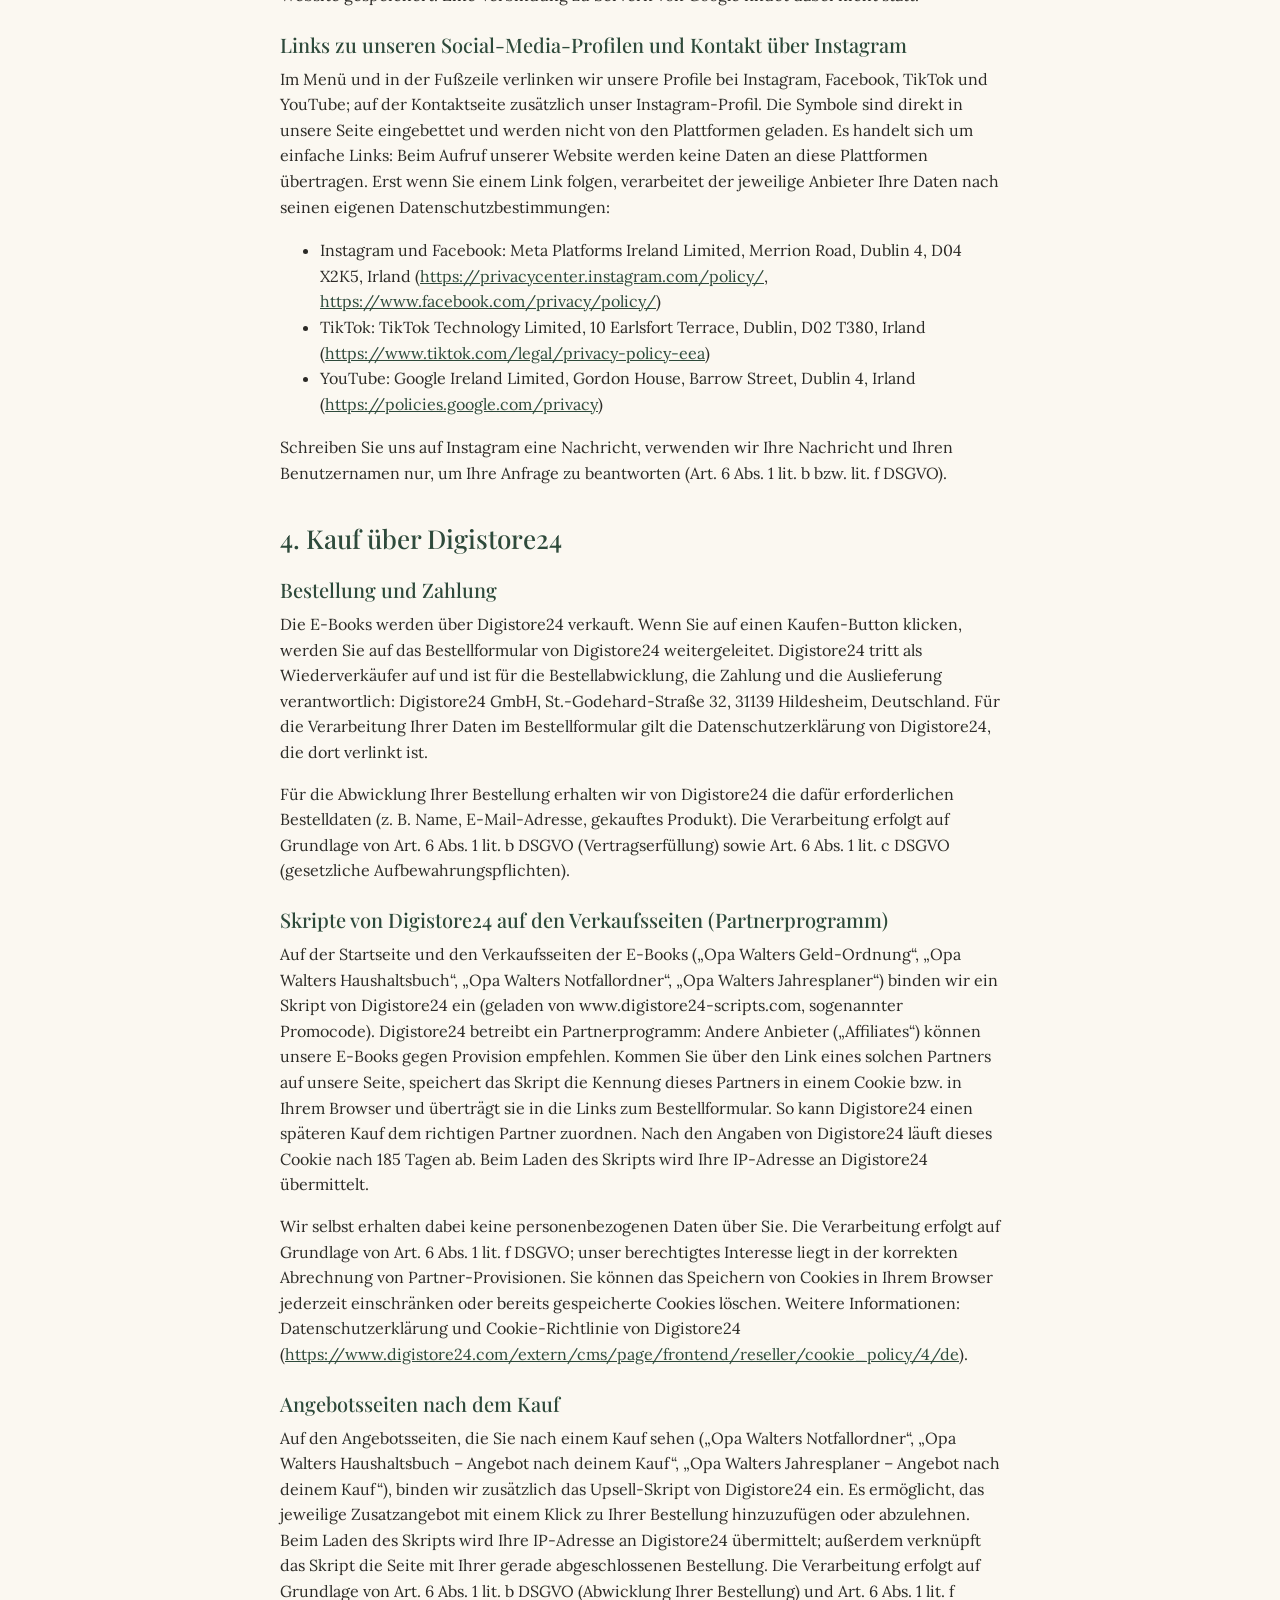
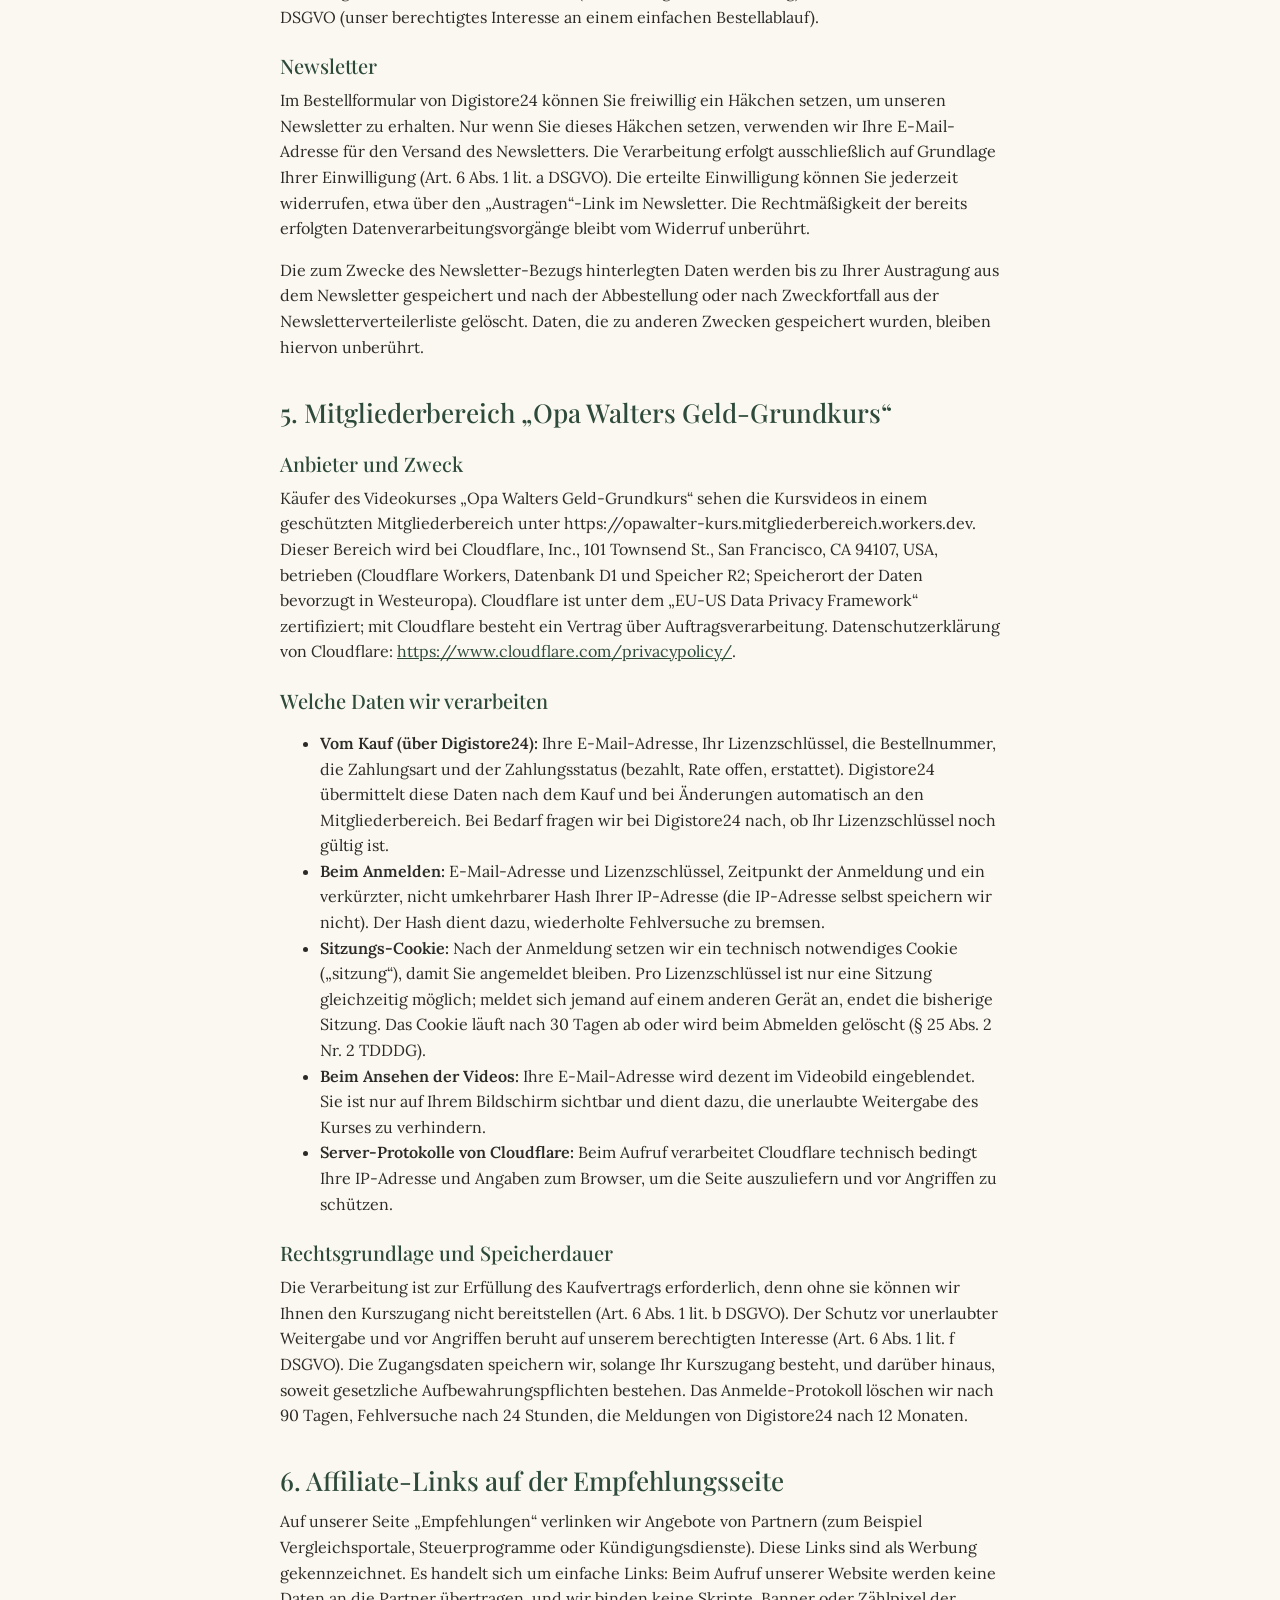
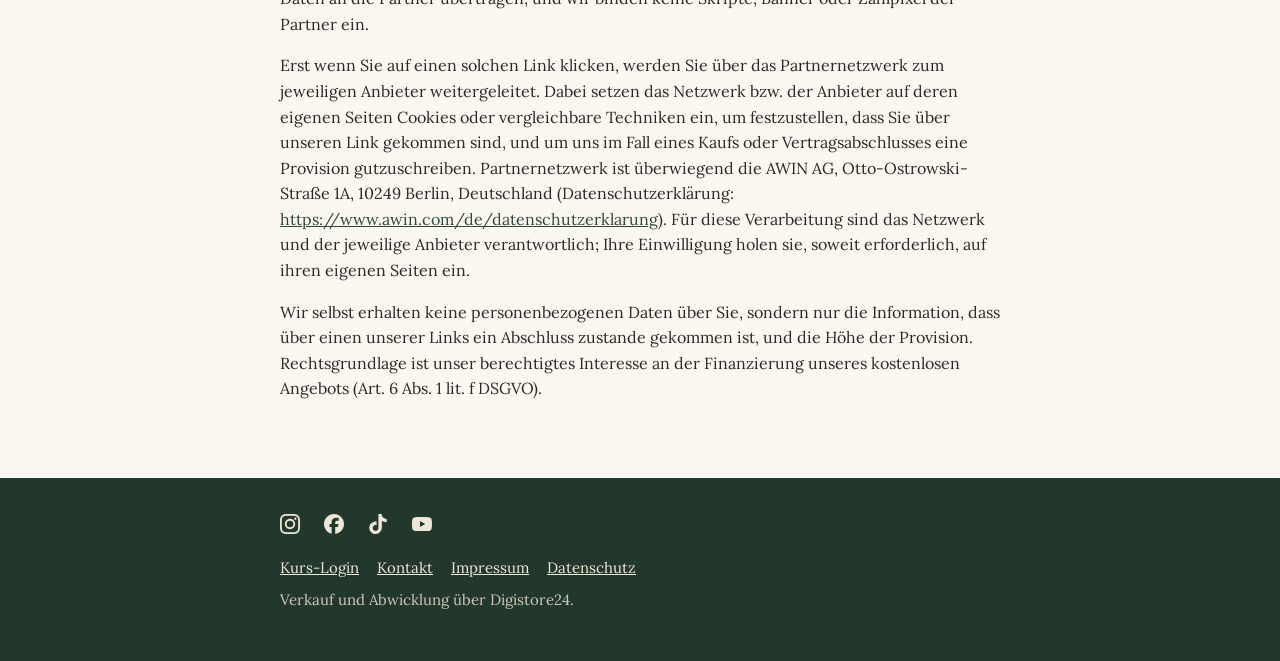
==== commit e09410c3: "Add files via upload" ====
--- a/datenschutz.html
+++ b/datenschutz.html
@@ -130,7 +130,20 @@
   <h3>Newsletter</h3>
   <p>Im Bestellformular von Digistore24 können Sie freiwillig ein Häkchen setzen, um unseren Newsletter zu erhalten. Nur wenn Sie dieses Häkchen setzen, verwenden wir Ihre E-Mail-Adresse für den Versand des Newsletters. Die Verarbeitung erfolgt ausschließlich auf Grundlage Ihrer Einwilligung (Art. 6 Abs. 1 lit. a DSGVO). Die erteilte Einwilligung können Sie jederzeit widerrufen, etwa über den „Austragen“-Link im Newsletter. Die Rechtmäßigkeit der bereits erfolgten Datenverarbeitungsvorgänge bleibt vom Widerruf unberührt.</p>
   <p>Die zum Zwecke des Newsletter-Bezugs hinterlegten Daten werden bis zu Ihrer Austragung aus dem Newsletter gespeichert und nach der Abbestellung oder nach Zweckfortfall aus der Newsletterverteilerliste gelöscht. Daten, die zu anderen Zwecken gespeichert wurden, bleiben hiervon unberührt.</p>
-  <h2>5. Affiliate-Links auf der Empfehlungsseite</h2>
+  <h2>5. Mitgliederbereich „Opa Walters Geld-Grundkurs“</h2>
+  <h3>Anbieter und Zweck</h3>
+  <p>Käufer des Videokurses „Opa Walters Geld-Grundkurs“ sehen die Kursvideos in einem geschützten Mitgliederbereich unter https://opawalter-kurs.mitgliederbereich.workers.dev. Dieser Bereich wird bei Cloudflare, Inc., 101 Townsend St., San Francisco, CA 94107, USA, betrieben (Cloudflare Workers, Datenbank D1 und Speicher R2; Speicherort der Daten bevorzugt in Westeuropa). Cloudflare ist unter dem „EU-US Data Privacy Framework“ zertifiziert; mit Cloudflare besteht ein Vertrag über Auftragsverarbeitung. Datenschutzerklärung von Cloudflare: <a href="https://www.cloudflare.com/privacypolicy/">https://www.cloudflare.com/privacypolicy/</a>.</p>
+  <h3>Welche Daten wir verarbeiten</h3>
+  <ul>
+    <li><strong>Vom Kauf (über Digistore24):</strong> Ihre E-Mail-Adresse, Ihr Lizenzschlüssel, die Bestellnummer, die Zahlungsart und der Zahlungsstatus (bezahlt, Rate offen, erstattet). Digistore24 übermittelt diese Daten nach dem Kauf und bei Änderungen automatisch an den Mitgliederbereich. Bei Bedarf fragen wir bei Digistore24 nach, ob Ihr Lizenzschlüssel noch gültig ist.</li>
+    <li><strong>Beim Anmelden:</strong> E-Mail-Adresse und Lizenzschlüssel, Zeitpunkt der Anmeldung und ein verkürzter, nicht umkehrbarer Hash Ihrer IP-Adresse (die IP-Adresse selbst speichern wir nicht). Der Hash dient dazu, wiederholte Fehlversuche zu bremsen.</li>
+    <li><strong>Sitzungs-Cookie:</strong> Nach der Anmeldung setzen wir ein technisch notwendiges Cookie („sitzung“), damit Sie angemeldet bleiben. Pro Lizenzschlüssel ist nur eine Sitzung gleichzeitig möglich; meldet sich jemand auf einem anderen Gerät an, endet die bisherige Sitzung. Das Cookie läuft nach 30 Tagen ab oder wird beim Abmelden gelöscht (§ 25 Abs. 2 Nr. 2 TDDDG).</li>
+    <li><strong>Beim Ansehen der Videos:</strong> Ihre E-Mail-Adresse wird dezent im Videobild eingeblendet. Sie ist nur auf Ihrem Bildschirm sichtbar und dient dazu, die unerlaubte Weitergabe des Kurses zu verhindern.</li>
+    <li><strong>Server-Protokolle von Cloudflare:</strong> Beim Aufruf verarbeitet Cloudflare technisch bedingt Ihre IP-Adresse und Angaben zum Browser, um die Seite auszuliefern und vor Angriffen zu schützen.</li>
+  </ul>
+  <h3>Rechtsgrundlage und Speicherdauer</h3>
+  <p>Die Verarbeitung ist zur Erfüllung des Kaufvertrags erforderlich, denn ohne sie können wir Ihnen den Kurszugang nicht bereitstellen (Art. 6 Abs. 1 lit. b DSGVO). Der Schutz vor unerlaubter Weitergabe und vor Angriffen beruht auf unserem berechtigten Interesse (Art. 6 Abs. 1 lit. f DSGVO). Die Zugangsdaten speichern wir, solange Ihr Kurszugang besteht, und darüber hinaus, soweit gesetzliche Aufbewahrungspflichten bestehen. Das Anmelde-Protokoll löschen wir nach 90 Tagen, Fehlversuche nach 24 Stunden, die Meldungen von Digistore24 nach 12 Monaten.</p>
+  <h2>6. Affiliate-Links auf der Empfehlungsseite</h2>
   <p>Auf unserer Seite „Empfehlungen“ verlinken wir Angebote von Partnern (zum Beispiel Vergleichsportale, Steuerprogramme oder Kündigungsdienste). Diese Links sind als Werbung gekennzeichnet. Es handelt sich um einfache Links: Beim Aufruf unserer Website werden keine Daten an die Partner übertragen, und wir binden keine Skripte, Banner oder Zählpixel der Partner ein.</p>
   <p>Erst wenn Sie auf einen solchen Link klicken, werden Sie über das Partnernetzwerk zum jeweiligen Anbieter weitergeleitet. Dabei setzen das Netzwerk bzw. der Anbieter auf deren eigenen Seiten Cookies oder vergleichbare Techniken ein, um festzustellen, dass Sie über unseren Link gekommen sind, und um uns im Fall eines Kaufs oder Vertragsabschlusses eine Provision gutzuschreiben. Partnernetzwerk ist überwiegend die AWIN AG, Otto-Ostrowski-Straße 1A, 10249 Berlin, Deutschland (Datenschutzerklärung: <a href="https://www.awin.com/de/datenschutzerklarung">https://www.awin.com/de/datenschutzerklarung</a>). Für diese Verarbeitung sind das Netzwerk und der jeweilige Anbieter verantwortlich; Ihre Einwilligung holen sie, soweit erforderlich, auf ihren eigenen Seiten ein.</p>
   <p>Wir selbst erhalten keine personenbezogenen Daten über Sie, sondern nur die Information, dass über einen unserer Links ein Abschluss zustande gekommen ist, und die Höhe der Provision. Rechtsgrundlage ist unser berechtigtes Interesse an der Finanzierung unseres kostenlosen Angebots (Art. 6 Abs. 1 lit. f DSGVO).</p>
@@ -138,7 +151,7 @@
 <footer class="fuss">
   <div class="huelle">
     <ul class="sozial"><li><a href="https://www.instagram.com/opawaltersgeldwissen/" target="_blank" rel="noopener" aria-label="Opa Walters Geldwissen auf Instagram" title="Instagram"><svg viewBox="0 0 24 24" aria-hidden="true" focusable="false"><path d="M7.0301.084c-1.2768.0602-2.1487.264-2.911.5634-.7888.3075-1.4575.72-2.1228 1.3877-.6652.6677-1.075 1.3368-1.3802 2.127-.2954.7638-.4956 1.6365-.552 2.914-.0564 1.2775-.0689 1.6882-.0626 4.947.0062 3.2586.0206 3.6671.0825 4.9473.061 1.2765.264 2.1482.5635 2.9107.308.7889.72 1.4573 1.388 2.1228.6679.6655 1.3365 1.0743 2.1285 1.38.7632.295 1.6361.4961 2.9134.552 1.2773.056 1.6884.069 4.9462.0627 3.2578-.0062 3.668-.0207 4.9478-.0814 1.28-.0607 2.147-.2652 2.9098-.5633.7889-.3086 1.4578-.72 2.1228-1.3881.665-.6682 1.0745-1.3378 1.3795-2.1284.2957-.7632.4966-1.636.552-2.9124.056-1.2809.0692-1.6898.063-4.948-.0063-3.2583-.021-3.6668-.0817-4.9465-.0607-1.2797-.264-2.1487-.5633-2.9117-.3084-.7889-.72-1.4568-1.3876-2.1228C21.2982 1.33 20.628.9208 19.8378.6165 19.074.321 18.2017.1197 16.9244.0645 15.6471.0093 15.236-.005 11.977.0014 8.718.0076 8.31.0215 7.0301.0839m.1402 21.6932c-1.17-.0509-1.8053-.2453-2.2287-.408-.5606-.216-.96-.4771-1.3819-.895-.422-.4178-.6811-.8186-.9-1.378-.1644-.4234-.3624-1.058-.4171-2.228-.0595-1.2645-.072-1.6442-.079-4.848-.007-3.2037.0053-3.583.0607-4.848.05-1.169.2456-1.805.408-2.2282.216-.5613.4762-.96.895-1.3816.4188-.4217.8184-.6814 1.3783-.9003.423-.1651 1.0575-.3614 2.227-.4171 1.2655-.06 1.6447-.072 4.848-.079 3.2033-.007 3.5835.005 4.8495.0608 1.169.0508 1.8053.2445 2.228.408.5608.216.96.4754 1.3816.895.4217.4194.6816.8176.9005 1.3787.1653.4217.3617 1.056.4169 2.2263.0602 1.2655.0739 1.645.0796 4.848.0058 3.203-.0055 3.5834-.061 4.848-.051 1.17-.245 1.8055-.408 2.2294-.216.5604-.4763.96-.8954 1.3814-.419.4215-.8181.6811-1.3783.9-.4224.1649-1.0577.3617-2.2262.4174-1.2656.0595-1.6448.072-4.8493.079-3.2045.007-3.5825-.006-4.848-.0608M16.953 5.5864A1.44 1.44 0 1 0 18.39 4.144a1.44 1.44 0 0 0-1.437 1.4424M5.8385 12.012c.0067 3.4032 2.7706 6.1557 6.173 6.1493 3.4026-.0065 6.157-2.7701 6.1506-6.1733-.0065-3.4032-2.771-6.1565-6.174-6.1498-3.403.0067-6.156 2.771-6.1496 6.1738M8 12.0077a4 4 0 1 1 4.008 3.9921A3.9996 3.9996 0 0 1 8 12.0077"/></svg></a></li><li><a href="https://www.facebook.com/1368022833069212" target="_blank" rel="noopener" aria-label="Opa Walters Geldwissen auf Facebook" title="Facebook"><svg viewBox="0 0 24 24" aria-hidden="true" focusable="false"><path d="M9.101 23.691v-7.98H6.627v-3.667h2.474v-1.58c0-4.085 1.848-5.978 5.858-5.978.401 0 .955.042 1.468.103a8.68 8.68 0 0 1 1.141.195v3.325a8.623 8.623 0 0 0-.653-.036 26.805 26.805 0 0 0-.733-.009c-.707 0-1.259.096-1.675.309a1.686 1.686 0 0 0-.679.622c-.258.42-.374.995-.374 1.752v1.297h3.919l-.386 2.103-.287 1.564h-3.246v8.245C19.396 23.238 24 18.179 24 12.044c0-6.627-5.373-12-12-12s-12 5.373-12 12c0 5.628 3.874 10.35 9.101 11.647Z"/></svg></a></li><li><a href="https://www.tiktok.com/@opawaltersgeldwiss" target="_blank" rel="noopener" aria-label="Opa Walters Geldwissen auf TikTok" title="TikTok"><svg viewBox="0 0 24 24" aria-hidden="true" focusable="false"><path d="M12.525.02c1.31-.02 2.61-.01 3.91-.02.08 1.53.63 3.09 1.75 4.17 1.12 1.11 2.7 1.62 4.24 1.79v4.03c-1.44-.05-2.89-.35-4.2-.97-.57-.26-1.1-.59-1.62-.93-.01 2.92.01 5.84-.02 8.75-.08 1.4-.54 2.79-1.35 3.94-1.31 1.92-3.58 3.17-5.91 3.21-1.43.08-2.86-.31-4.08-1.03-2.02-1.19-3.44-3.37-3.65-5.71-.02-.5-.03-1-.01-1.49.18-1.9 1.12-3.72 2.58-4.96 1.66-1.44 3.98-2.13 6.15-1.72.02 1.48-.04 2.96-.04 4.44-.99-.32-2.15-.23-3.02.37-.63.41-1.11 1.04-1.36 1.75-.21.51-.15 1.07-.14 1.61.24 1.64 1.82 3.02 3.5 2.87 1.12-.01 2.19-.66 2.77-1.61.19-.33.4-.67.41-1.06.1-1.79.06-3.57.07-5.36.01-4.03-.01-8.05.02-12.07z"/></svg></a></li><li><a href="https://www.youtube.com/@opawaltersgeldwissen" target="_blank" rel="noopener" aria-label="Opa Walters Geldwissen auf YouTube" title="YouTube"><svg viewBox="0 0 24 24" aria-hidden="true" focusable="false"><path d="M23.498 6.186a3.016 3.016 0 0 0-2.122-2.136C19.505 3.545 12 3.545 12 3.545s-7.505 0-9.377.505A3.017 3.017 0 0 0 .502 6.186C0 8.07 0 12 0 12s0 3.93.502 5.814a3.016 3.016 0 0 0 2.122 2.136c1.871.505 9.376.505 9.376.505s7.505 0 9.377-.505a3.015 3.015 0 0 0 2.122-2.136C24 15.93 24 12 24 12s0-3.93-.502-5.814zM9.545 15.568V8.432L15.818 12l-6.273 3.568z"/></svg></a></li></ul>
-    <nav aria-label="Rechtliches"><a href="kontakt.html">Kontakt</a><a href="impressum.html">Impressum</a><a href="datenschutz.html">Datenschutz</a></nav>
+    <nav aria-label="Rechtliches"><a href="https://opawalter-kurs.mitgliederbereich.workers.dev/">Kurs-Login</a><a href="kontakt.html">Kontakt</a><a href="impressum.html">Impressum</a><a href="datenschutz.html">Datenschutz</a></nav>
     <p>Verkauf und Abwicklung über Digistore24.</p>
   </div>
 </footer>
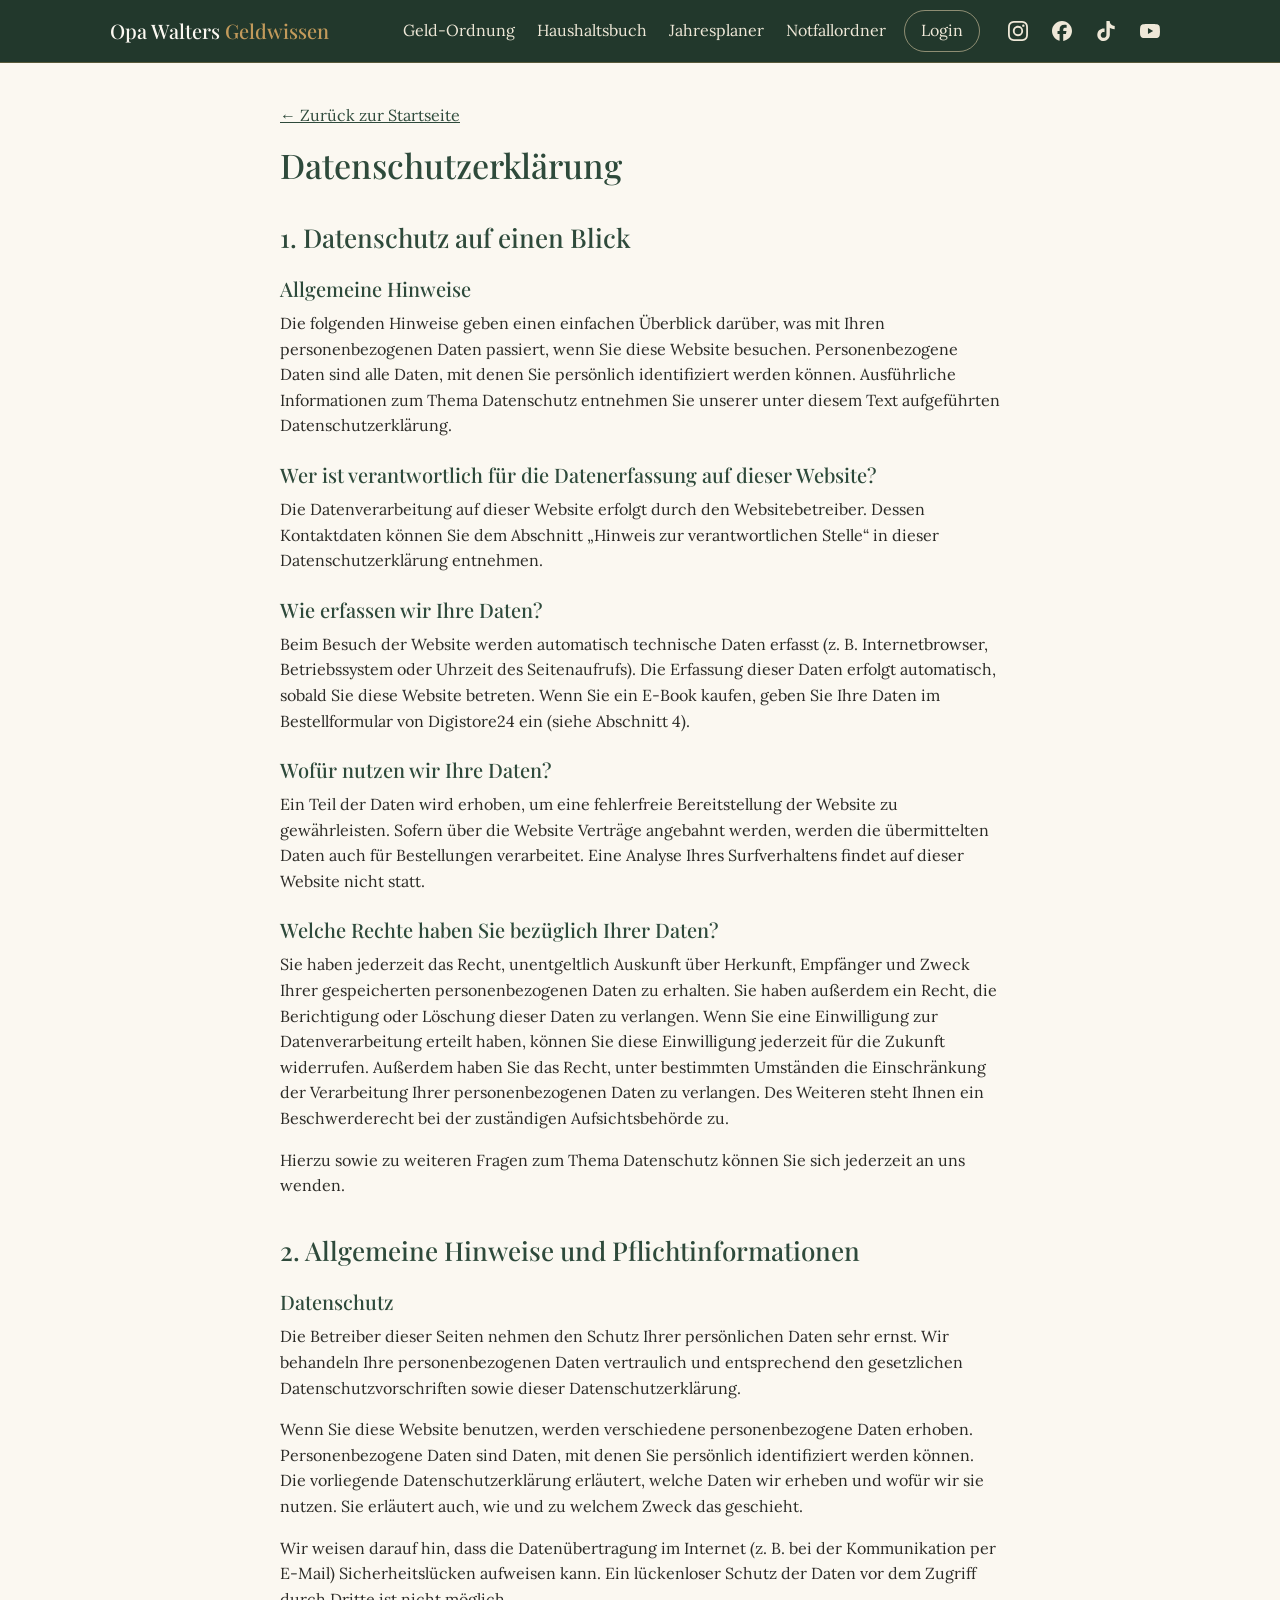
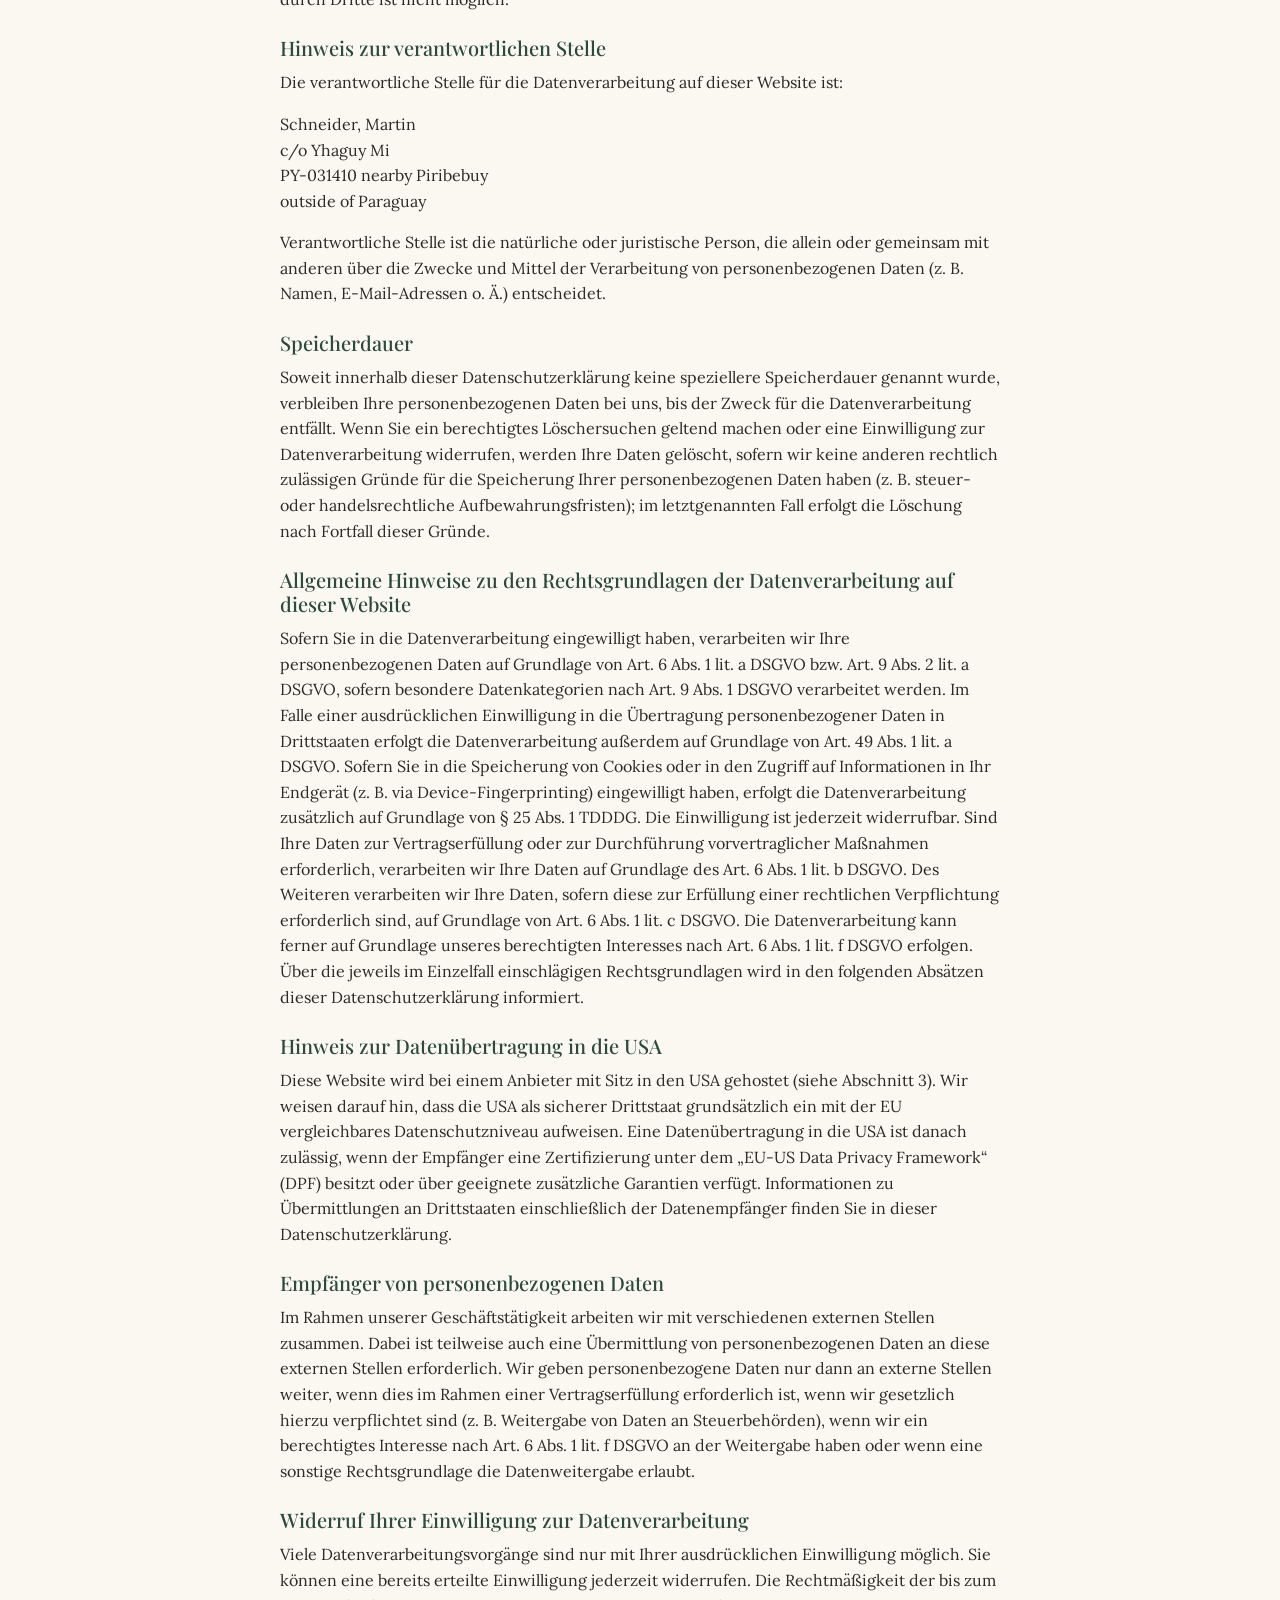
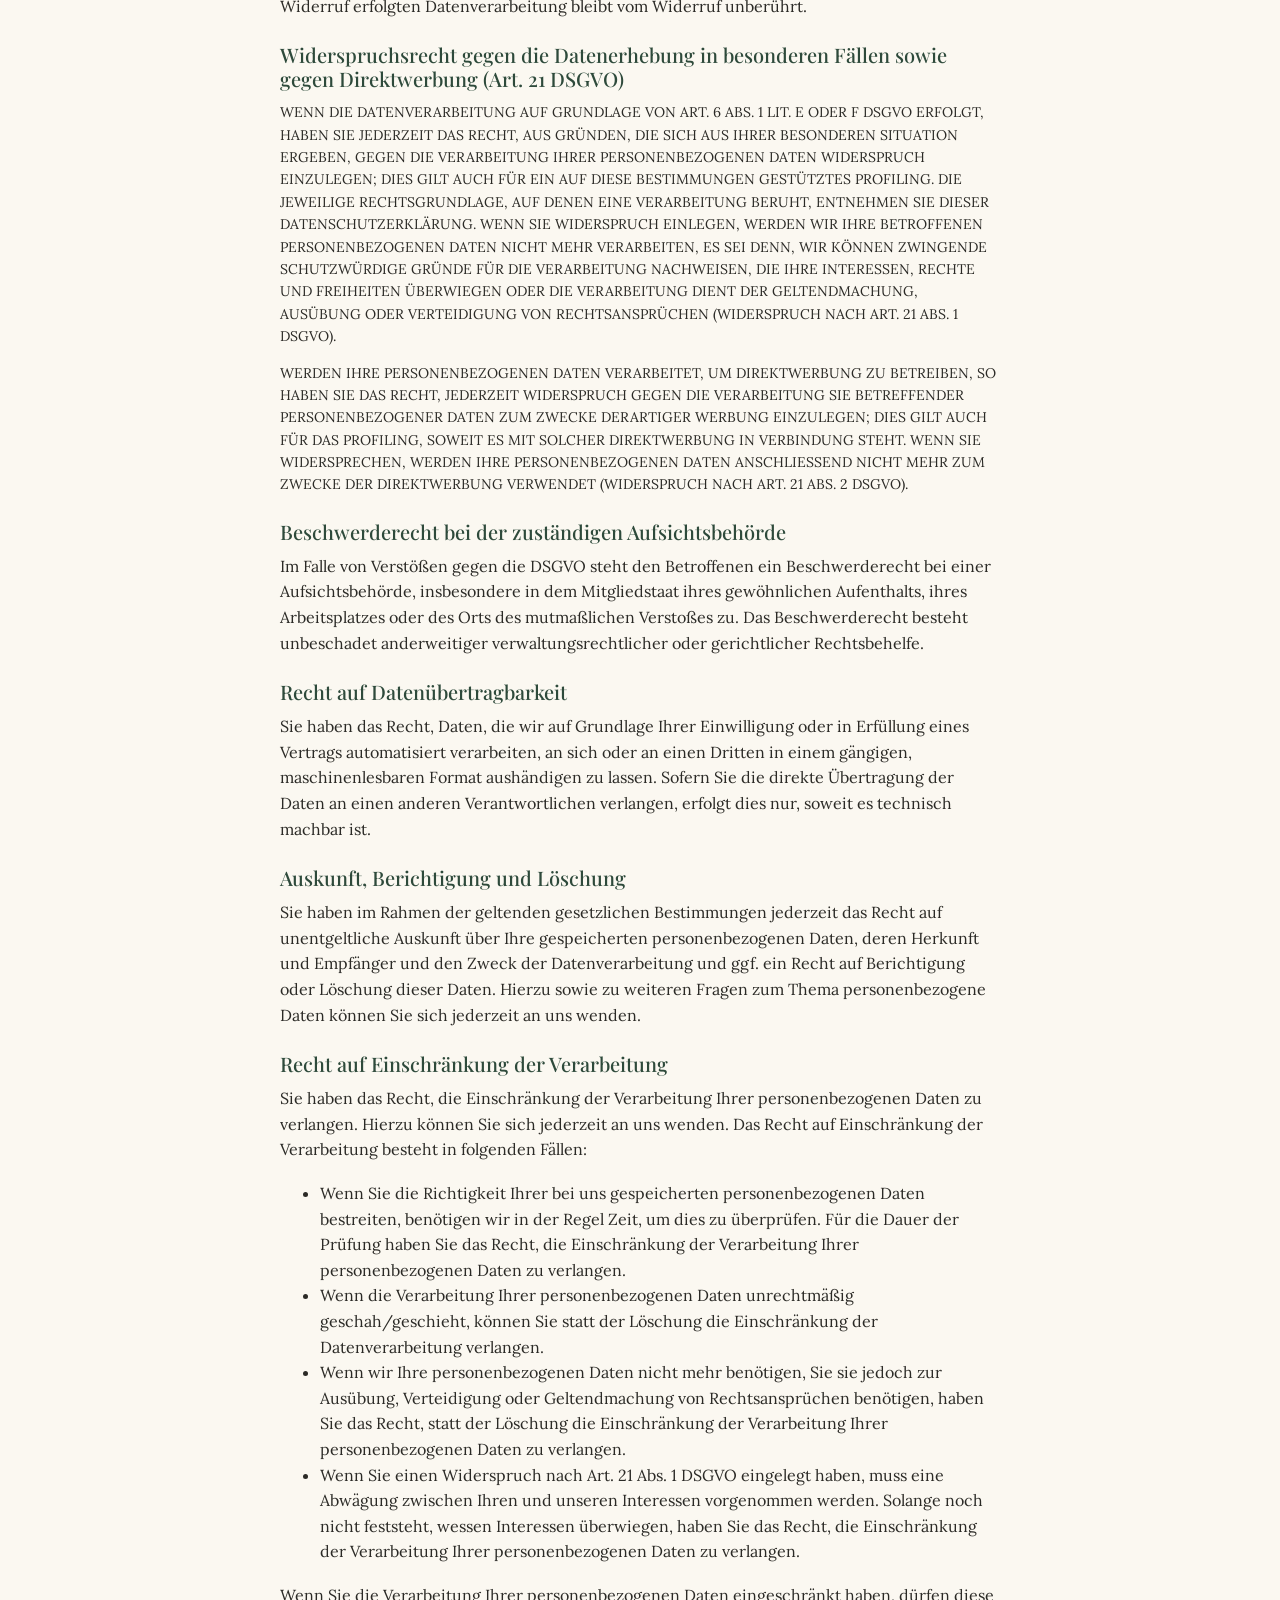
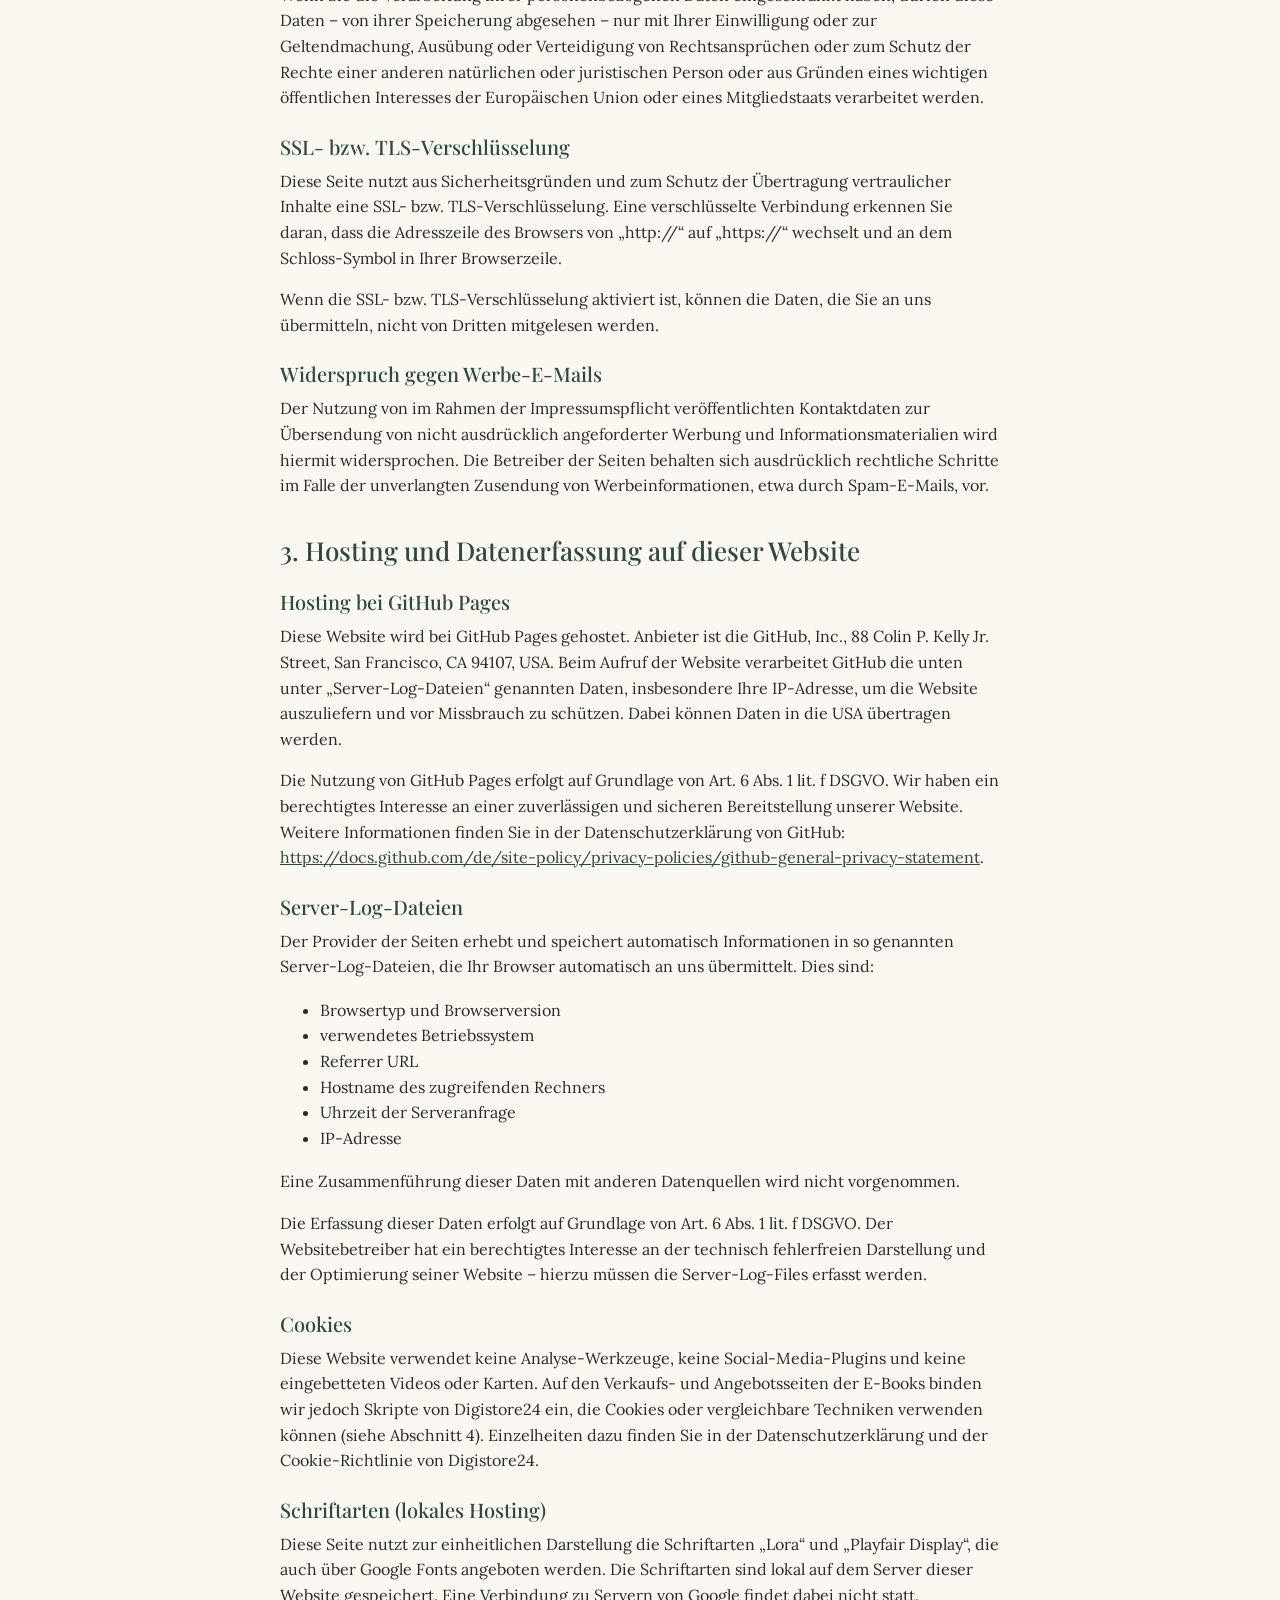
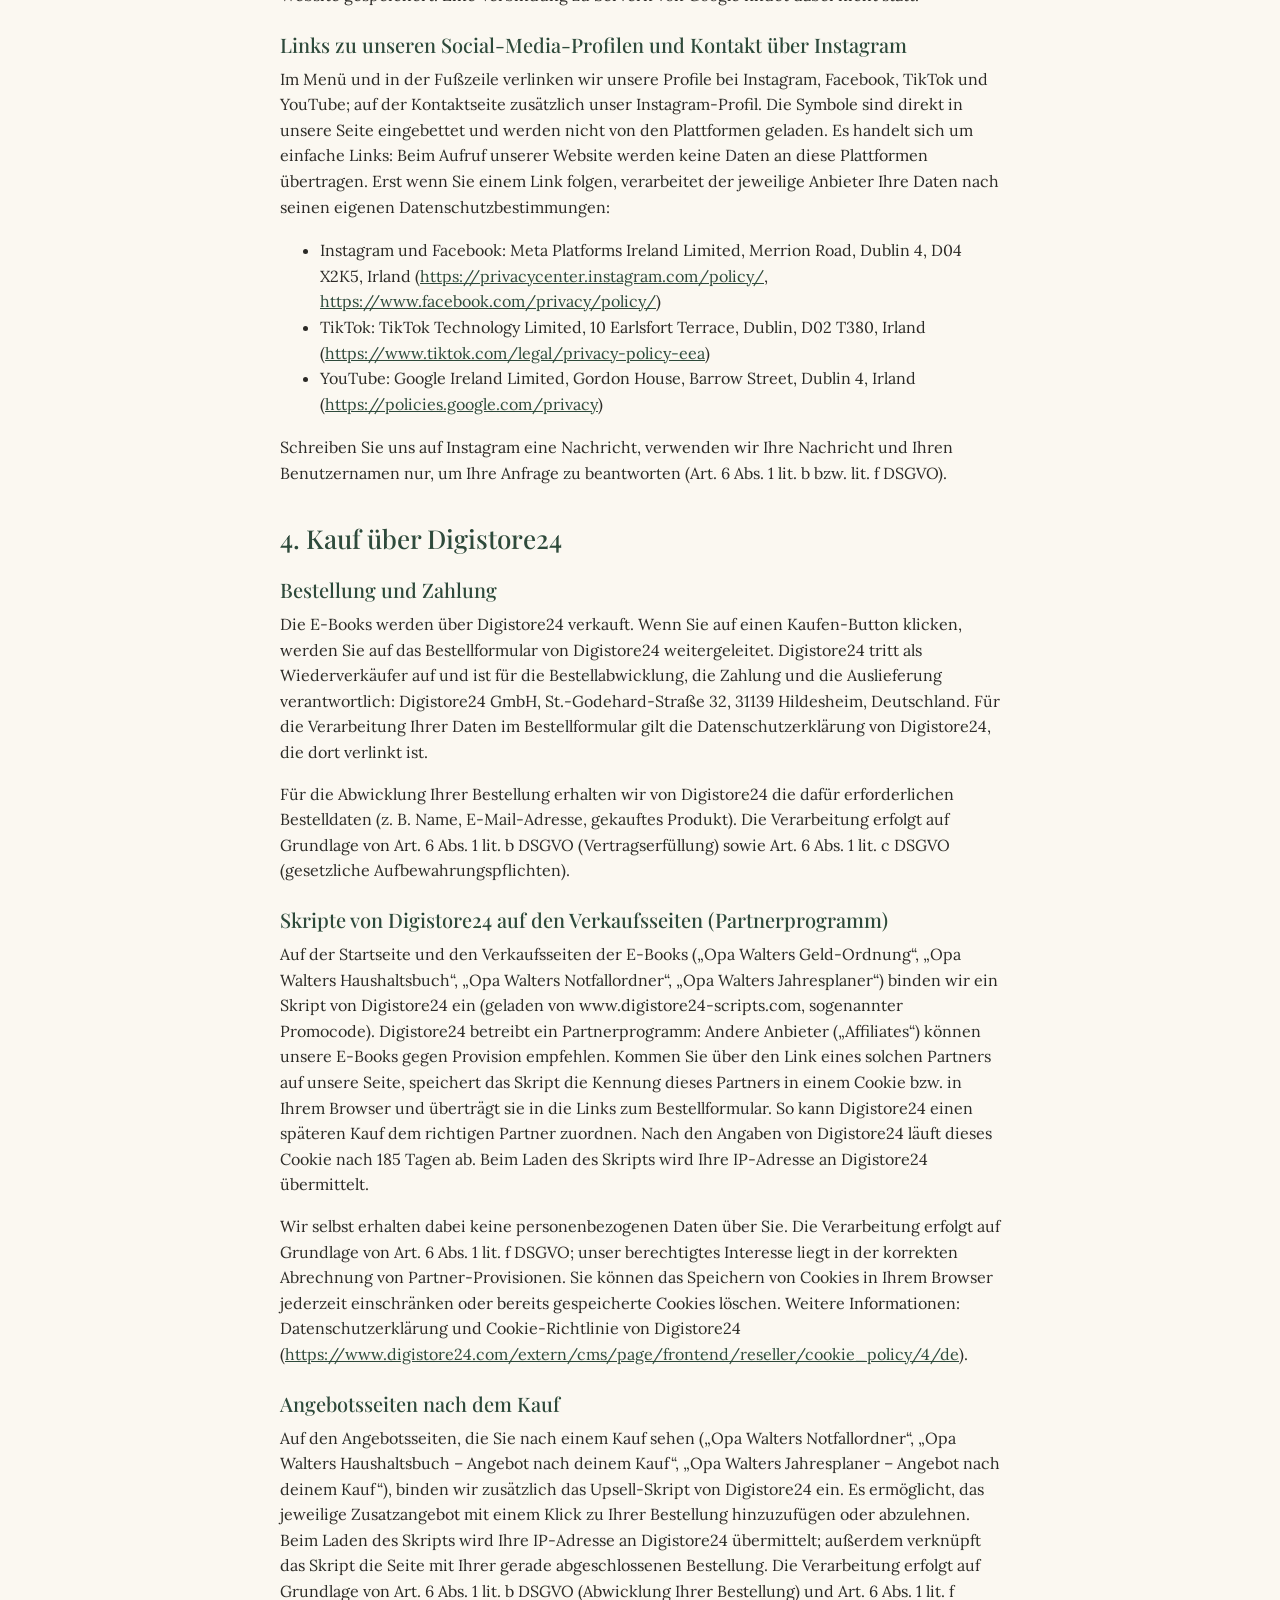
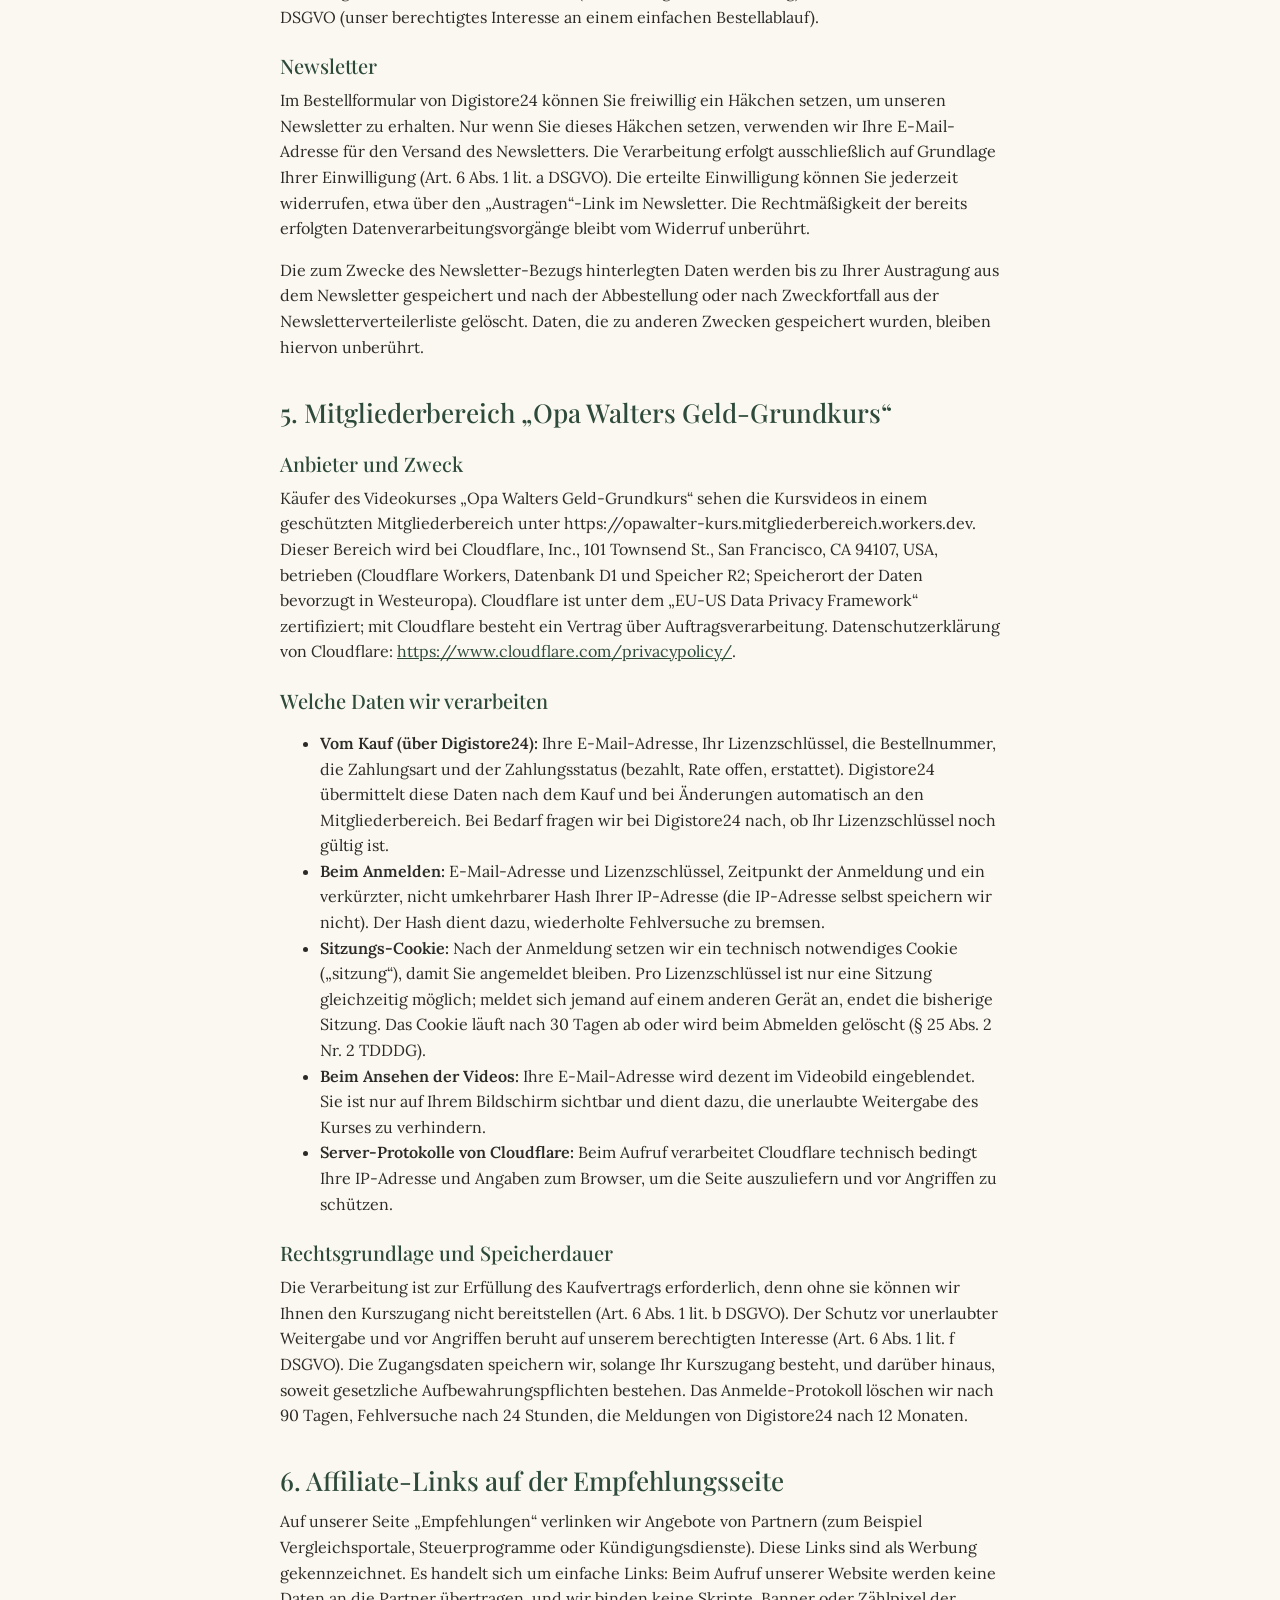
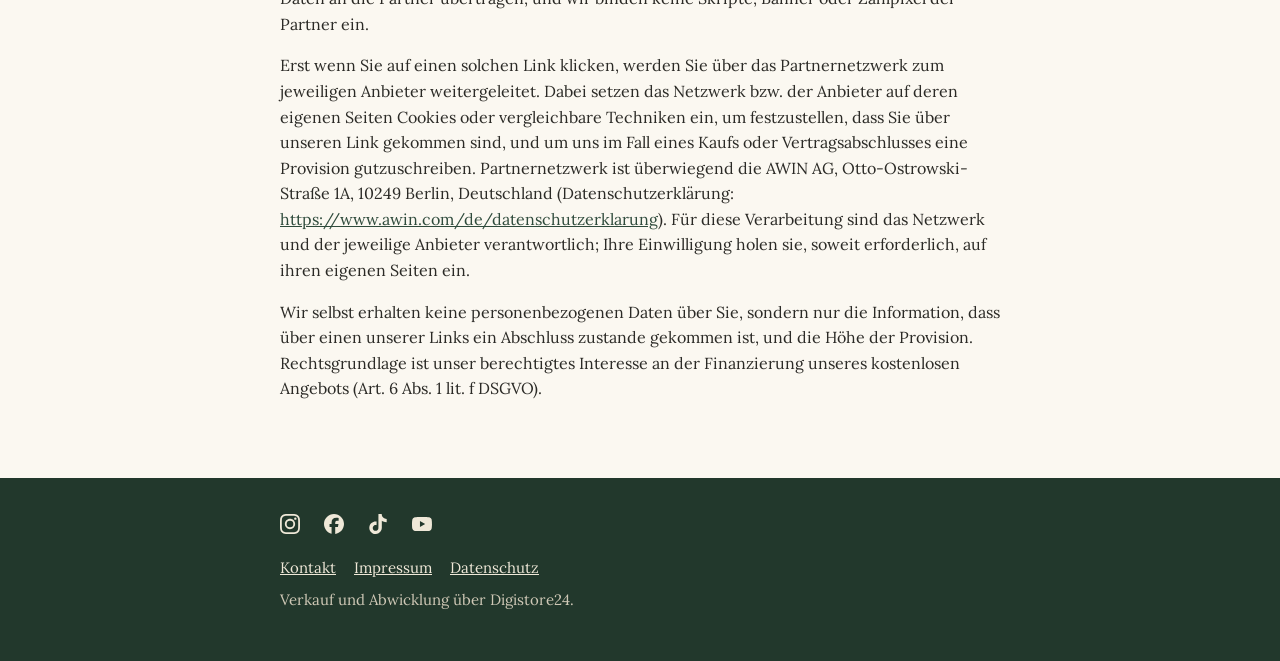
==== commit 930da064: "Add files via upload" ====
--- a/datenschutz.html
+++ b/datenschutz.html
@@ -15,7 +15,7 @@
     <a class="logo" href="index.html">Opa Walters <span>Geldwissen</span></a>
     <button class="menue-knopf" type="button" aria-expanded="false" aria-controls="hauptmenue"><svg viewBox="0 0 24 24" aria-hidden="true"><path class="auf" d="M3 6h18M3 12h18M3 18h18" stroke="currentColor" stroke-width="2" stroke-linecap="round"/><path class="zu" d="M6 6l12 12M18 6L6 18" stroke="currentColor" stroke-width="2" stroke-linecap="round"/></svg><span>Menü</span></button>
     <nav class="menue" id="hauptmenue" aria-label="Hauptmenü">
-      <ul class="menue-liste"><li><a href="index.html">Geld-Ordnung</a></li><li><a href="haushaltsbuch.html">Haushaltsbuch</a></li><li><a href="jahresplaner.html">Jahresplaner</a></li><li><a href="notfallordner-kaufen.html">Notfallordner</a></li><li><a href="kontakt.html">Kontakt</a></li></ul>
+      <ul class="menue-liste"><li><a href="index.html">Geld-Ordnung</a></li><li><a href="haushaltsbuch.html">Haushaltsbuch</a></li><li><a href="jahresplaner.html">Jahresplaner</a></li><li><a href="notfallordner-kaufen.html">Notfallordner</a></li><li><a class="login" href="https://shlk.io/geld-grundkurs-login" rel="noopener">Login</a></li></ul>
       <ul class="sozial"><li><a href="https://www.instagram.com/opawaltersgeldwissen/" target="_blank" rel="noopener" aria-label="Opa Walters Geldwissen auf Instagram" title="Instagram"><svg viewBox="0 0 24 24" aria-hidden="true" focusable="false"><path d="M7.0301.084c-1.2768.0602-2.1487.264-2.911.5634-.7888.3075-1.4575.72-2.1228 1.3877-.6652.6677-1.075 1.3368-1.3802 2.127-.2954.7638-.4956 1.6365-.552 2.914-.0564 1.2775-.0689 1.6882-.0626 4.947.0062 3.2586.0206 3.6671.0825 4.9473.061 1.2765.264 2.1482.5635 2.9107.308.7889.72 1.4573 1.388 2.1228.6679.6655 1.3365 1.0743 2.1285 1.38.7632.295 1.6361.4961 2.9134.552 1.2773.056 1.6884.069 4.9462.0627 3.2578-.0062 3.668-.0207 4.9478-.0814 1.28-.0607 2.147-.2652 2.9098-.5633.7889-.3086 1.4578-.72 2.1228-1.3881.665-.6682 1.0745-1.3378 1.3795-2.1284.2957-.7632.4966-1.636.552-2.9124.056-1.2809.0692-1.6898.063-4.948-.0063-3.2583-.021-3.6668-.0817-4.9465-.0607-1.2797-.264-2.1487-.5633-2.9117-.3084-.7889-.72-1.4568-1.3876-2.1228C21.2982 1.33 20.628.9208 19.8378.6165 19.074.321 18.2017.1197 16.9244.0645 15.6471.0093 15.236-.005 11.977.0014 8.718.0076 8.31.0215 7.0301.0839m.1402 21.6932c-1.17-.0509-1.8053-.2453-2.2287-.408-.5606-.216-.96-.4771-1.3819-.895-.422-.4178-.6811-.8186-.9-1.378-.1644-.4234-.3624-1.058-.4171-2.228-.0595-1.2645-.072-1.6442-.079-4.848-.007-3.2037.0053-3.583.0607-4.848.05-1.169.2456-1.805.408-2.2282.216-.5613.4762-.96.895-1.3816.4188-.4217.8184-.6814 1.3783-.9003.423-.1651 1.0575-.3614 2.227-.4171 1.2655-.06 1.6447-.072 4.848-.079 3.2033-.007 3.5835.005 4.8495.0608 1.169.0508 1.8053.2445 2.228.408.5608.216.96.4754 1.3816.895.4217.4194.6816.8176.9005 1.3787.1653.4217.3617 1.056.4169 2.2263.0602 1.2655.0739 1.645.0796 4.848.0058 3.203-.0055 3.5834-.061 4.848-.051 1.17-.245 1.8055-.408 2.2294-.216.5604-.4763.96-.8954 1.3814-.419.4215-.8181.6811-1.3783.9-.4224.1649-1.0577.3617-2.2262.4174-1.2656.0595-1.6448.072-4.8493.079-3.2045.007-3.5825-.006-4.848-.0608M16.953 5.5864A1.44 1.44 0 1 0 18.39 4.144a1.44 1.44 0 0 0-1.437 1.4424M5.8385 12.012c.0067 3.4032 2.7706 6.1557 6.173 6.1493 3.4026-.0065 6.157-2.7701 6.1506-6.1733-.0065-3.4032-2.771-6.1565-6.174-6.1498-3.403.0067-6.156 2.771-6.1496 6.1738M8 12.0077a4 4 0 1 1 4.008 3.9921A3.9996 3.9996 0 0 1 8 12.0077"/></svg></a></li><li><a href="https://www.facebook.com/1368022833069212" target="_blank" rel="noopener" aria-label="Opa Walters Geldwissen auf Facebook" title="Facebook"><svg viewBox="0 0 24 24" aria-hidden="true" focusable="false"><path d="M9.101 23.691v-7.98H6.627v-3.667h2.474v-1.58c0-4.085 1.848-5.978 5.858-5.978.401 0 .955.042 1.468.103a8.68 8.68 0 0 1 1.141.195v3.325a8.623 8.623 0 0 0-.653-.036 26.805 26.805 0 0 0-.733-.009c-.707 0-1.259.096-1.675.309a1.686 1.686 0 0 0-.679.622c-.258.42-.374.995-.374 1.752v1.297h3.919l-.386 2.103-.287 1.564h-3.246v8.245C19.396 23.238 24 18.179 24 12.044c0-6.627-5.373-12-12-12s-12 5.373-12 12c0 5.628 3.874 10.35 9.101 11.647Z"/></svg></a></li><li><a href="https://www.tiktok.com/@opawaltersgeldwiss" target="_blank" rel="noopener" aria-label="Opa Walters Geldwissen auf TikTok" title="TikTok"><svg viewBox="0 0 24 24" aria-hidden="true" focusable="false"><path d="M12.525.02c1.31-.02 2.61-.01 3.91-.02.08 1.53.63 3.09 1.75 4.17 1.12 1.11 2.7 1.62 4.24 1.79v4.03c-1.44-.05-2.89-.35-4.2-.97-.57-.26-1.1-.59-1.62-.93-.01 2.92.01 5.84-.02 8.75-.08 1.4-.54 2.79-1.35 3.94-1.31 1.92-3.58 3.17-5.91 3.21-1.43.08-2.86-.31-4.08-1.03-2.02-1.19-3.44-3.37-3.65-5.71-.02-.5-.03-1-.01-1.49.18-1.9 1.12-3.72 2.58-4.96 1.66-1.44 3.98-2.13 6.15-1.72.02 1.48-.04 2.96-.04 4.44-.99-.32-2.15-.23-3.02.37-.63.41-1.11 1.04-1.36 1.75-.21.51-.15 1.07-.14 1.61.24 1.64 1.82 3.02 3.5 2.87 1.12-.01 2.19-.66 2.77-1.61.19-.33.4-.67.41-1.06.1-1.79.06-3.57.07-5.36.01-4.03-.01-8.05.02-12.07z"/></svg></a></li><li><a href="https://www.youtube.com/@opawaltersgeldwissen" target="_blank" rel="noopener" aria-label="Opa Walters Geldwissen auf YouTube" title="YouTube"><svg viewBox="0 0 24 24" aria-hidden="true" focusable="false"><path d="M23.498 6.186a3.016 3.016 0 0 0-2.122-2.136C19.505 3.545 12 3.545 12 3.545s-7.505 0-9.377.505A3.017 3.017 0 0 0 .502 6.186C0 8.07 0 12 0 12s0 3.93.502 5.814a3.016 3.016 0 0 0 2.122 2.136c1.871.505 9.376.505 9.376.505s7.505 0 9.377-.505a3.015 3.015 0 0 0 2.122-2.136C24 15.93 24 12 24 12s0-3.93-.502-5.814zM9.545 15.568V8.432L15.818 12l-6.273 3.568z"/></svg></a></li></ul>
     </nav>
   </div>
@@ -151,7 +151,7 @@
 <footer class="fuss">
   <div class="huelle">
     <ul class="sozial"><li><a href="https://www.instagram.com/opawaltersgeldwissen/" target="_blank" rel="noopener" aria-label="Opa Walters Geldwissen auf Instagram" title="Instagram"><svg viewBox="0 0 24 24" aria-hidden="true" focusable="false"><path d="M7.0301.084c-1.2768.0602-2.1487.264-2.911.5634-.7888.3075-1.4575.72-2.1228 1.3877-.6652.6677-1.075 1.3368-1.3802 2.127-.2954.7638-.4956 1.6365-.552 2.914-.0564 1.2775-.0689 1.6882-.0626 4.947.0062 3.2586.0206 3.6671.0825 4.9473.061 1.2765.264 2.1482.5635 2.9107.308.7889.72 1.4573 1.388 2.1228.6679.6655 1.3365 1.0743 2.1285 1.38.7632.295 1.6361.4961 2.9134.552 1.2773.056 1.6884.069 4.9462.0627 3.2578-.0062 3.668-.0207 4.9478-.0814 1.28-.0607 2.147-.2652 2.9098-.5633.7889-.3086 1.4578-.72 2.1228-1.3881.665-.6682 1.0745-1.3378 1.3795-2.1284.2957-.7632.4966-1.636.552-2.9124.056-1.2809.0692-1.6898.063-4.948-.0063-3.2583-.021-3.6668-.0817-4.9465-.0607-1.2797-.264-2.1487-.5633-2.9117-.3084-.7889-.72-1.4568-1.3876-2.1228C21.2982 1.33 20.628.9208 19.8378.6165 19.074.321 18.2017.1197 16.9244.0645 15.6471.0093 15.236-.005 11.977.0014 8.718.0076 8.31.0215 7.0301.0839m.1402 21.6932c-1.17-.0509-1.8053-.2453-2.2287-.408-.5606-.216-.96-.4771-1.3819-.895-.422-.4178-.6811-.8186-.9-1.378-.1644-.4234-.3624-1.058-.4171-2.228-.0595-1.2645-.072-1.6442-.079-4.848-.007-3.2037.0053-3.583.0607-4.848.05-1.169.2456-1.805.408-2.2282.216-.5613.4762-.96.895-1.3816.4188-.4217.8184-.6814 1.3783-.9003.423-.1651 1.0575-.3614 2.227-.4171 1.2655-.06 1.6447-.072 4.848-.079 3.2033-.007 3.5835.005 4.8495.0608 1.169.0508 1.8053.2445 2.228.408.5608.216.96.4754 1.3816.895.4217.4194.6816.8176.9005 1.3787.1653.4217.3617 1.056.4169 2.2263.0602 1.2655.0739 1.645.0796 4.848.0058 3.203-.0055 3.5834-.061 4.848-.051 1.17-.245 1.8055-.408 2.2294-.216.5604-.4763.96-.8954 1.3814-.419.4215-.8181.6811-1.3783.9-.4224.1649-1.0577.3617-2.2262.4174-1.2656.0595-1.6448.072-4.8493.079-3.2045.007-3.5825-.006-4.848-.0608M16.953 5.5864A1.44 1.44 0 1 0 18.39 4.144a1.44 1.44 0 0 0-1.437 1.4424M5.8385 12.012c.0067 3.4032 2.7706 6.1557 6.173 6.1493 3.4026-.0065 6.157-2.7701 6.1506-6.1733-.0065-3.4032-2.771-6.1565-6.174-6.1498-3.403.0067-6.156 2.771-6.1496 6.1738M8 12.0077a4 4 0 1 1 4.008 3.9921A3.9996 3.9996 0 0 1 8 12.0077"/></svg></a></li><li><a href="https://www.facebook.com/1368022833069212" target="_blank" rel="noopener" aria-label="Opa Walters Geldwissen auf Facebook" title="Facebook"><svg viewBox="0 0 24 24" aria-hidden="true" focusable="false"><path d="M9.101 23.691v-7.98H6.627v-3.667h2.474v-1.58c0-4.085 1.848-5.978 5.858-5.978.401 0 .955.042 1.468.103a8.68 8.68 0 0 1 1.141.195v3.325a8.623 8.623 0 0 0-.653-.036 26.805 26.805 0 0 0-.733-.009c-.707 0-1.259.096-1.675.309a1.686 1.686 0 0 0-.679.622c-.258.42-.374.995-.374 1.752v1.297h3.919l-.386 2.103-.287 1.564h-3.246v8.245C19.396 23.238 24 18.179 24 12.044c0-6.627-5.373-12-12-12s-12 5.373-12 12c0 5.628 3.874 10.35 9.101 11.647Z"/></svg></a></li><li><a href="https://www.tiktok.com/@opawaltersgeldwiss" target="_blank" rel="noopener" aria-label="Opa Walters Geldwissen auf TikTok" title="TikTok"><svg viewBox="0 0 24 24" aria-hidden="true" focusable="false"><path d="M12.525.02c1.31-.02 2.61-.01 3.91-.02.08 1.53.63 3.09 1.75 4.17 1.12 1.11 2.7 1.62 4.24 1.79v4.03c-1.44-.05-2.89-.35-4.2-.97-.57-.26-1.1-.59-1.62-.93-.01 2.92.01 5.84-.02 8.75-.08 1.4-.54 2.79-1.35 3.94-1.31 1.92-3.58 3.17-5.91 3.21-1.43.08-2.86-.31-4.08-1.03-2.02-1.19-3.44-3.37-3.65-5.71-.02-.5-.03-1-.01-1.49.18-1.9 1.12-3.72 2.58-4.96 1.66-1.44 3.98-2.13 6.15-1.72.02 1.48-.04 2.96-.04 4.44-.99-.32-2.15-.23-3.02.37-.63.41-1.11 1.04-1.36 1.75-.21.51-.15 1.07-.14 1.61.24 1.64 1.82 3.02 3.5 2.87 1.12-.01 2.19-.66 2.77-1.61.19-.33.4-.67.41-1.06.1-1.79.06-3.57.07-5.36.01-4.03-.01-8.05.02-12.07z"/></svg></a></li><li><a href="https://www.youtube.com/@opawaltersgeldwissen" target="_blank" rel="noopener" aria-label="Opa Walters Geldwissen auf YouTube" title="YouTube"><svg viewBox="0 0 24 24" aria-hidden="true" focusable="false"><path d="M23.498 6.186a3.016 3.016 0 0 0-2.122-2.136C19.505 3.545 12 3.545 12 3.545s-7.505 0-9.377.505A3.017 3.017 0 0 0 .502 6.186C0 8.07 0 12 0 12s0 3.93.502 5.814a3.016 3.016 0 0 0 2.122 2.136c1.871.505 9.376.505 9.376.505s7.505 0 9.377-.505a3.015 3.015 0 0 0 2.122-2.136C24 15.93 24 12 24 12s0-3.93-.502-5.814zM9.545 15.568V8.432L15.818 12l-6.273 3.568z"/></svg></a></li></ul>
-    <nav aria-label="Rechtliches"><a href="https://opawalter-kurs.mitgliederbereich.workers.dev/">Kurs-Login</a><a href="kontakt.html">Kontakt</a><a href="impressum.html">Impressum</a><a href="datenschutz.html">Datenschutz</a></nav>
+    <nav aria-label="Rechtliches"><a href="kontakt.html">Kontakt</a><a href="impressum.html">Impressum</a><a href="datenschutz.html">Datenschutz</a></nav>
     <p>Verkauf und Abwicklung über Digistore24.</p>
   </div>
 </footer>
--- a/stil.css
+++ b/stil.css
@@ -120,3 +120,7 @@
   .sozial a{width:46px;height:46px}
   .sozial svg{width:22px;height:22px}
 }
+/* Login-Punkt im Menü hervorheben */
+.menue-liste a.login{border:1px solid rgba(232,211,174,.55);border-radius:99px;padding:7px 16px;margin-left:6px}
+.menue-liste a.login:hover{background:var(--gold);color:#1f2a22;border-color:var(--gold)}
+@media (max-width:900px){.menue-liste a.login{border:0;border-bottom:1px solid rgba(255,255,255,.08);border-radius:0;margin:0;padding:14px 4px;color:var(--gold-hell)}}
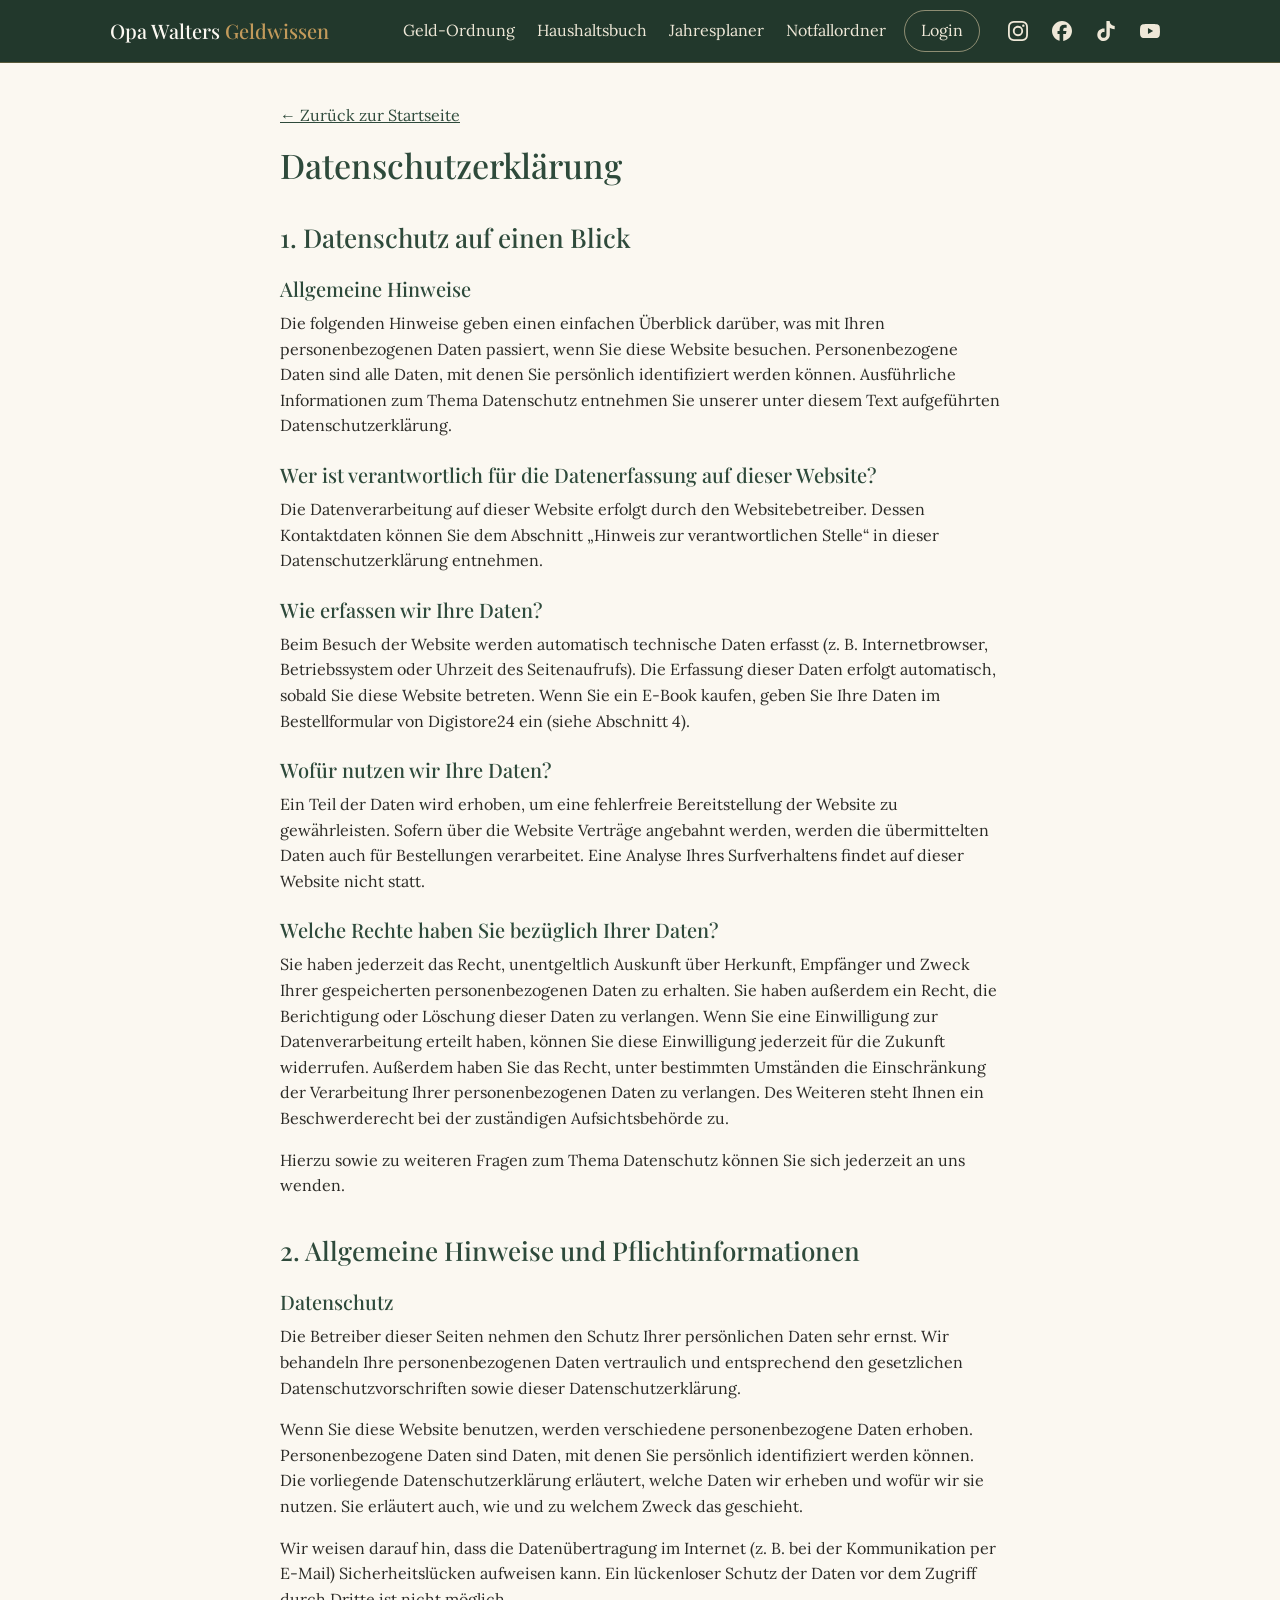
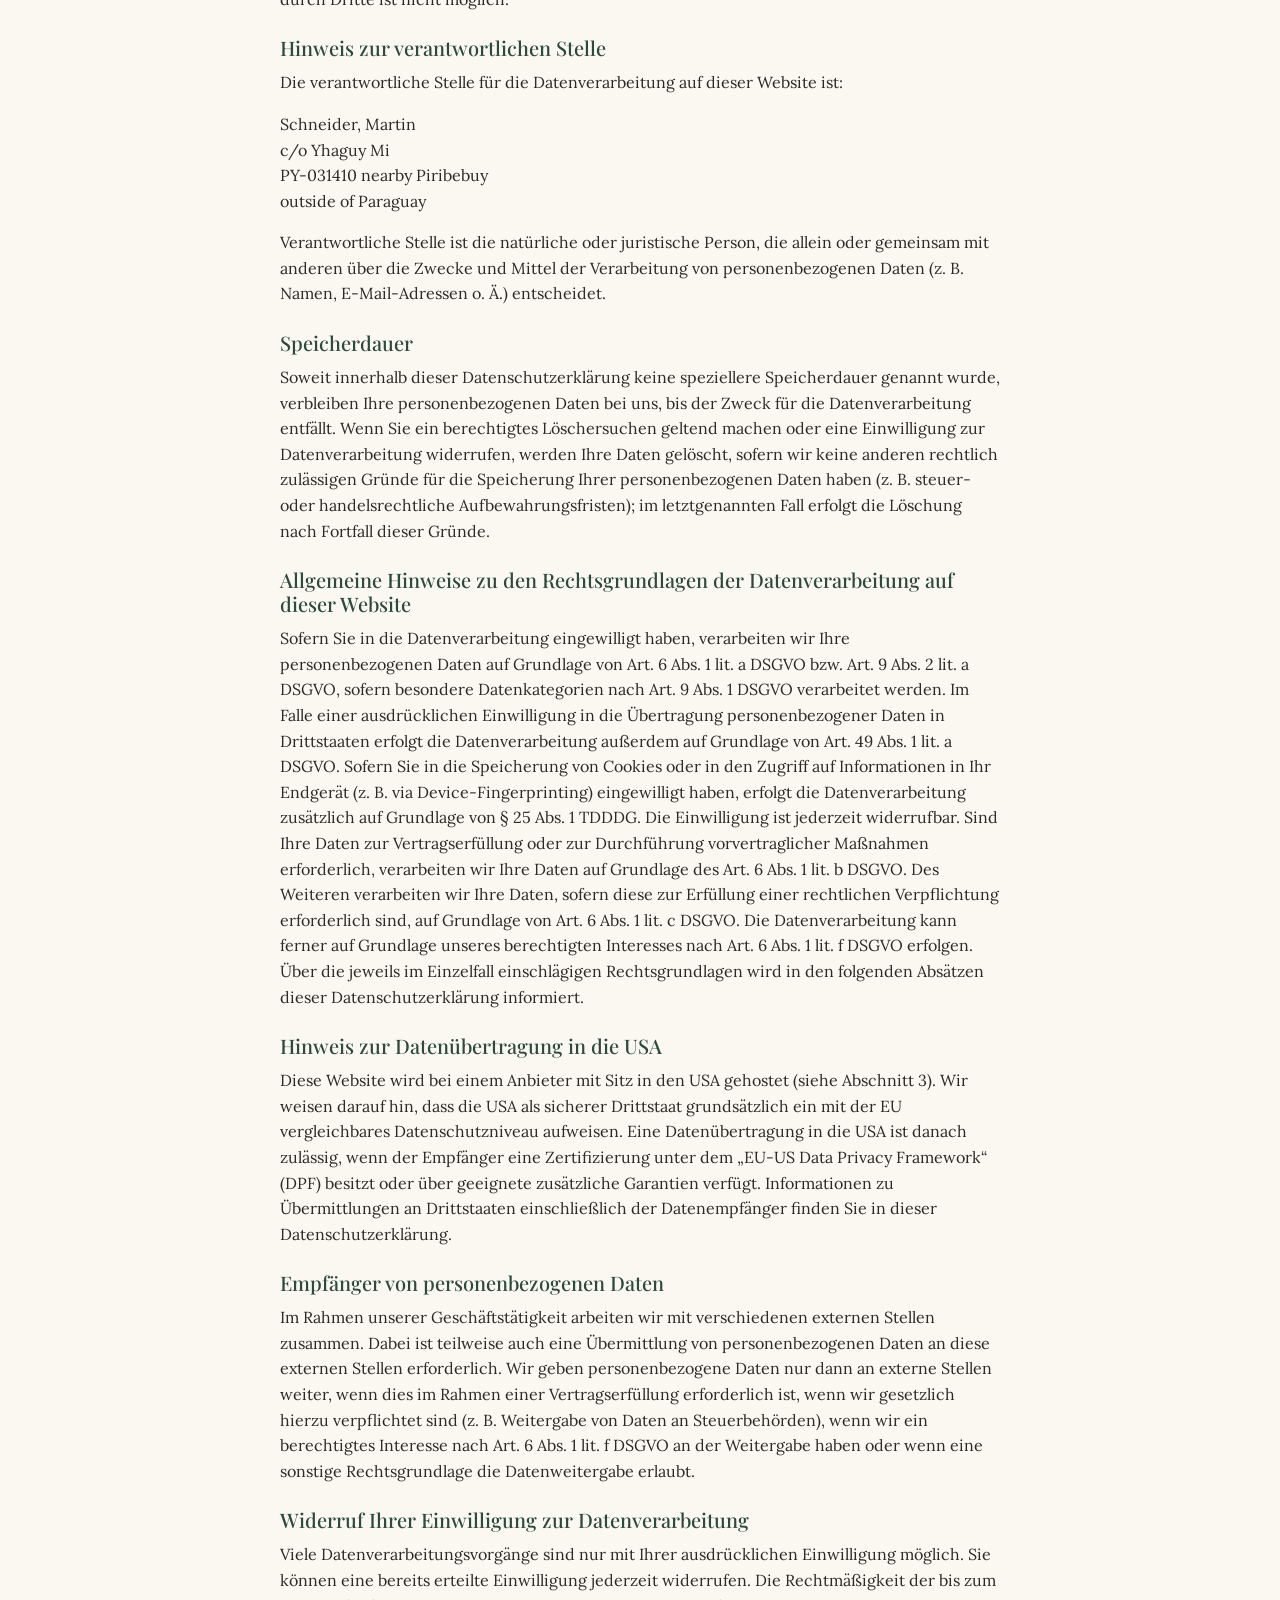
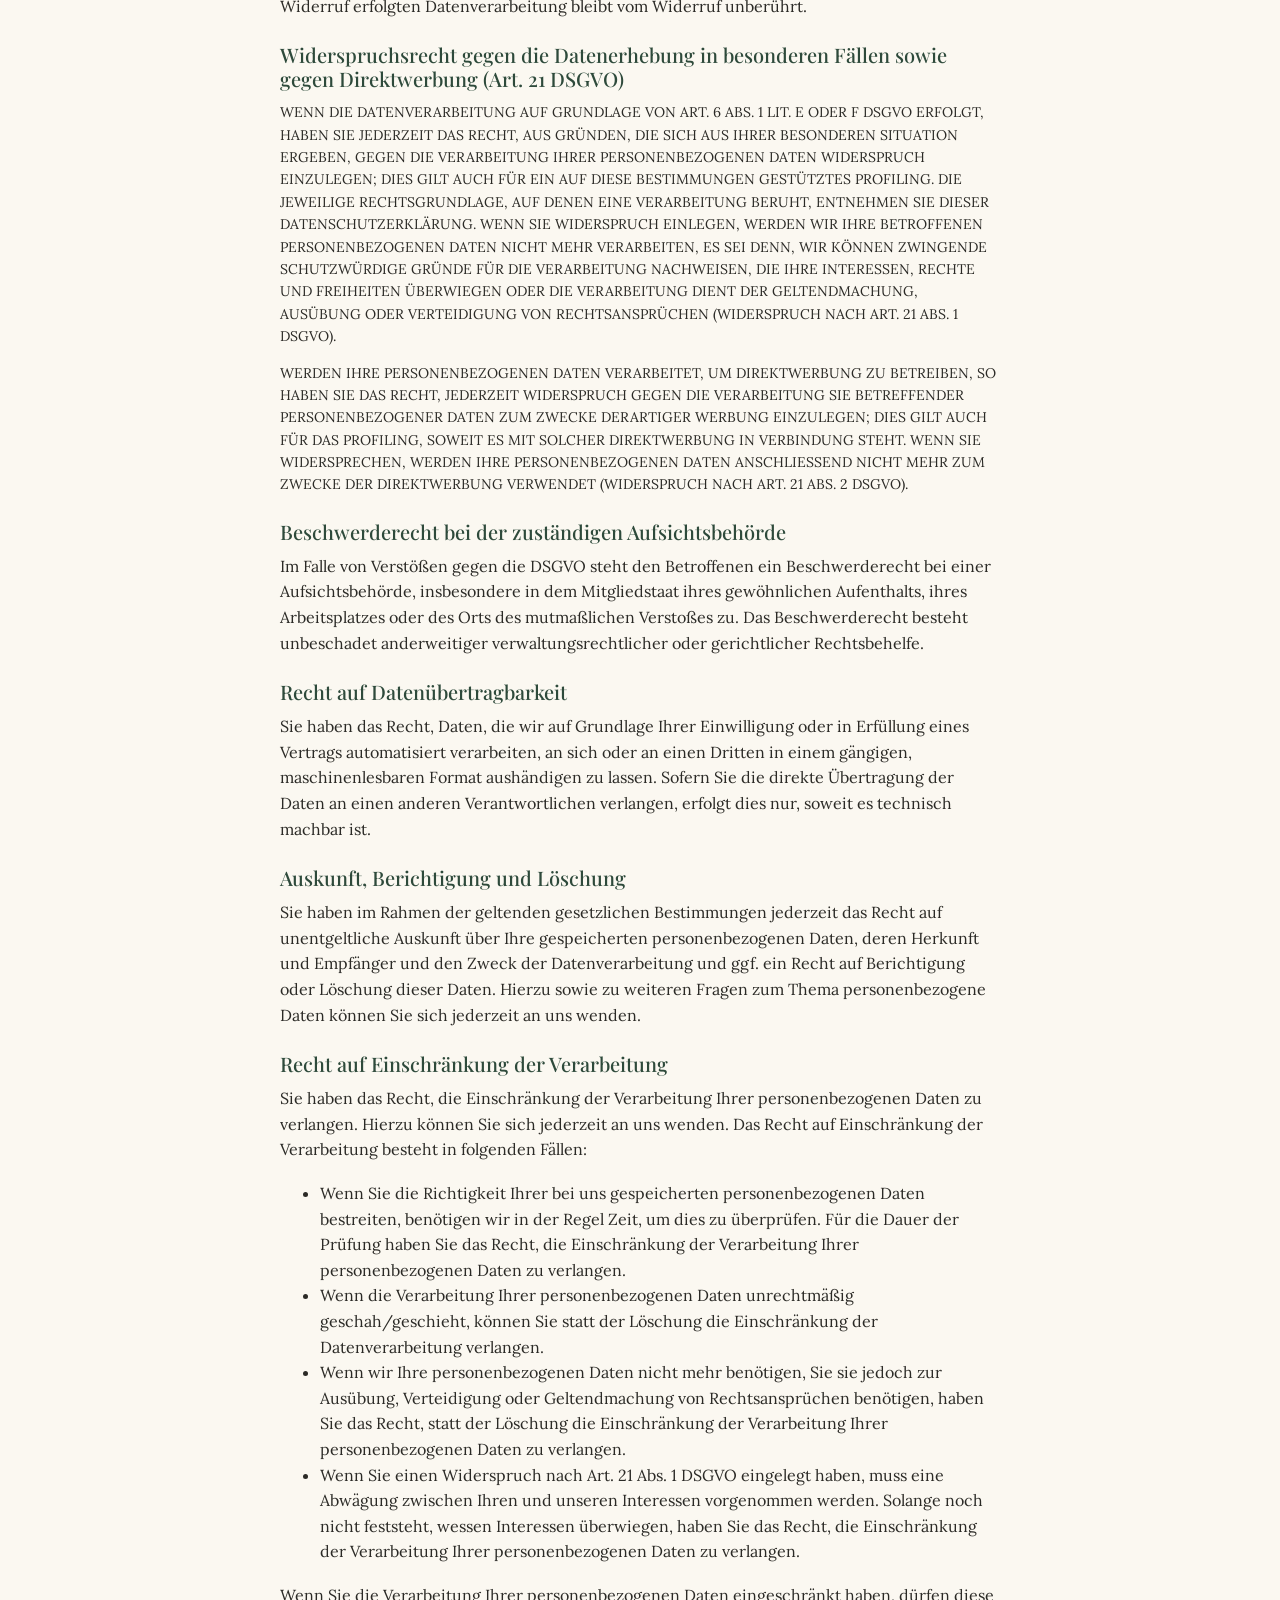
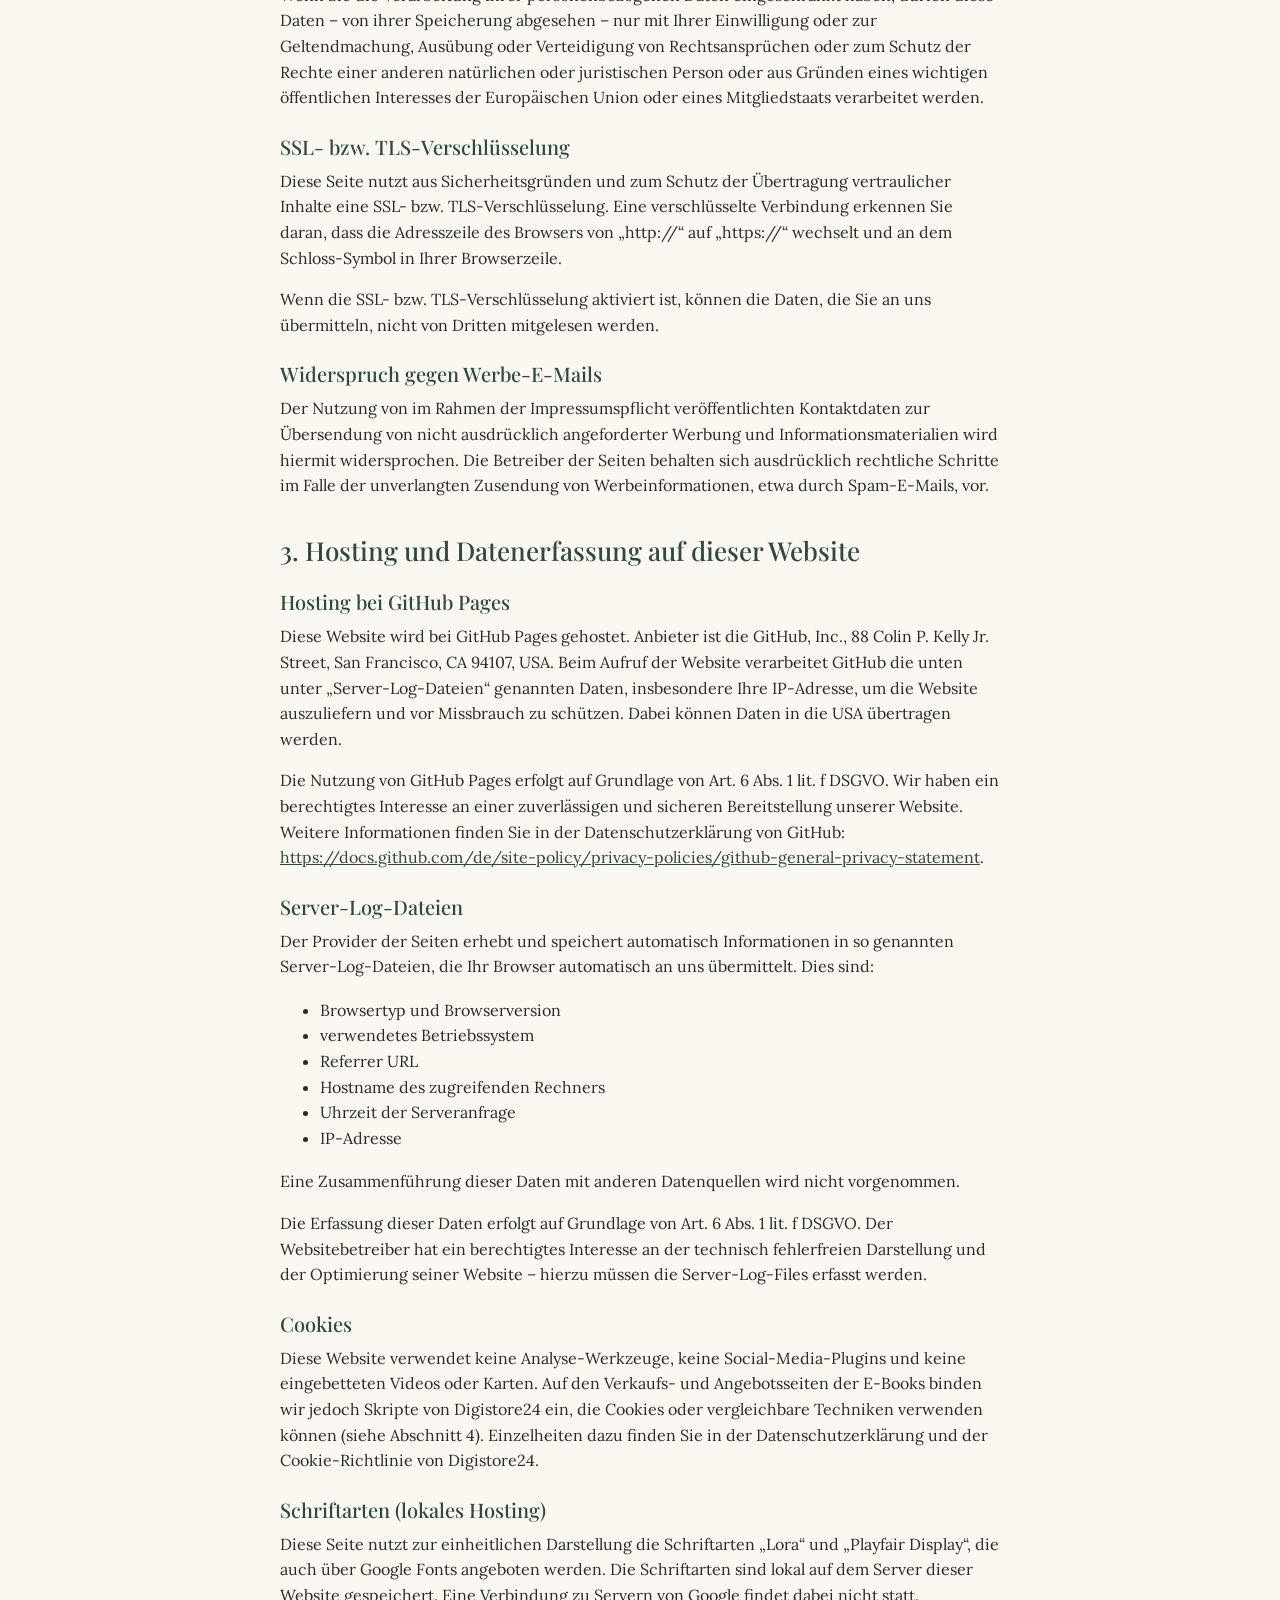
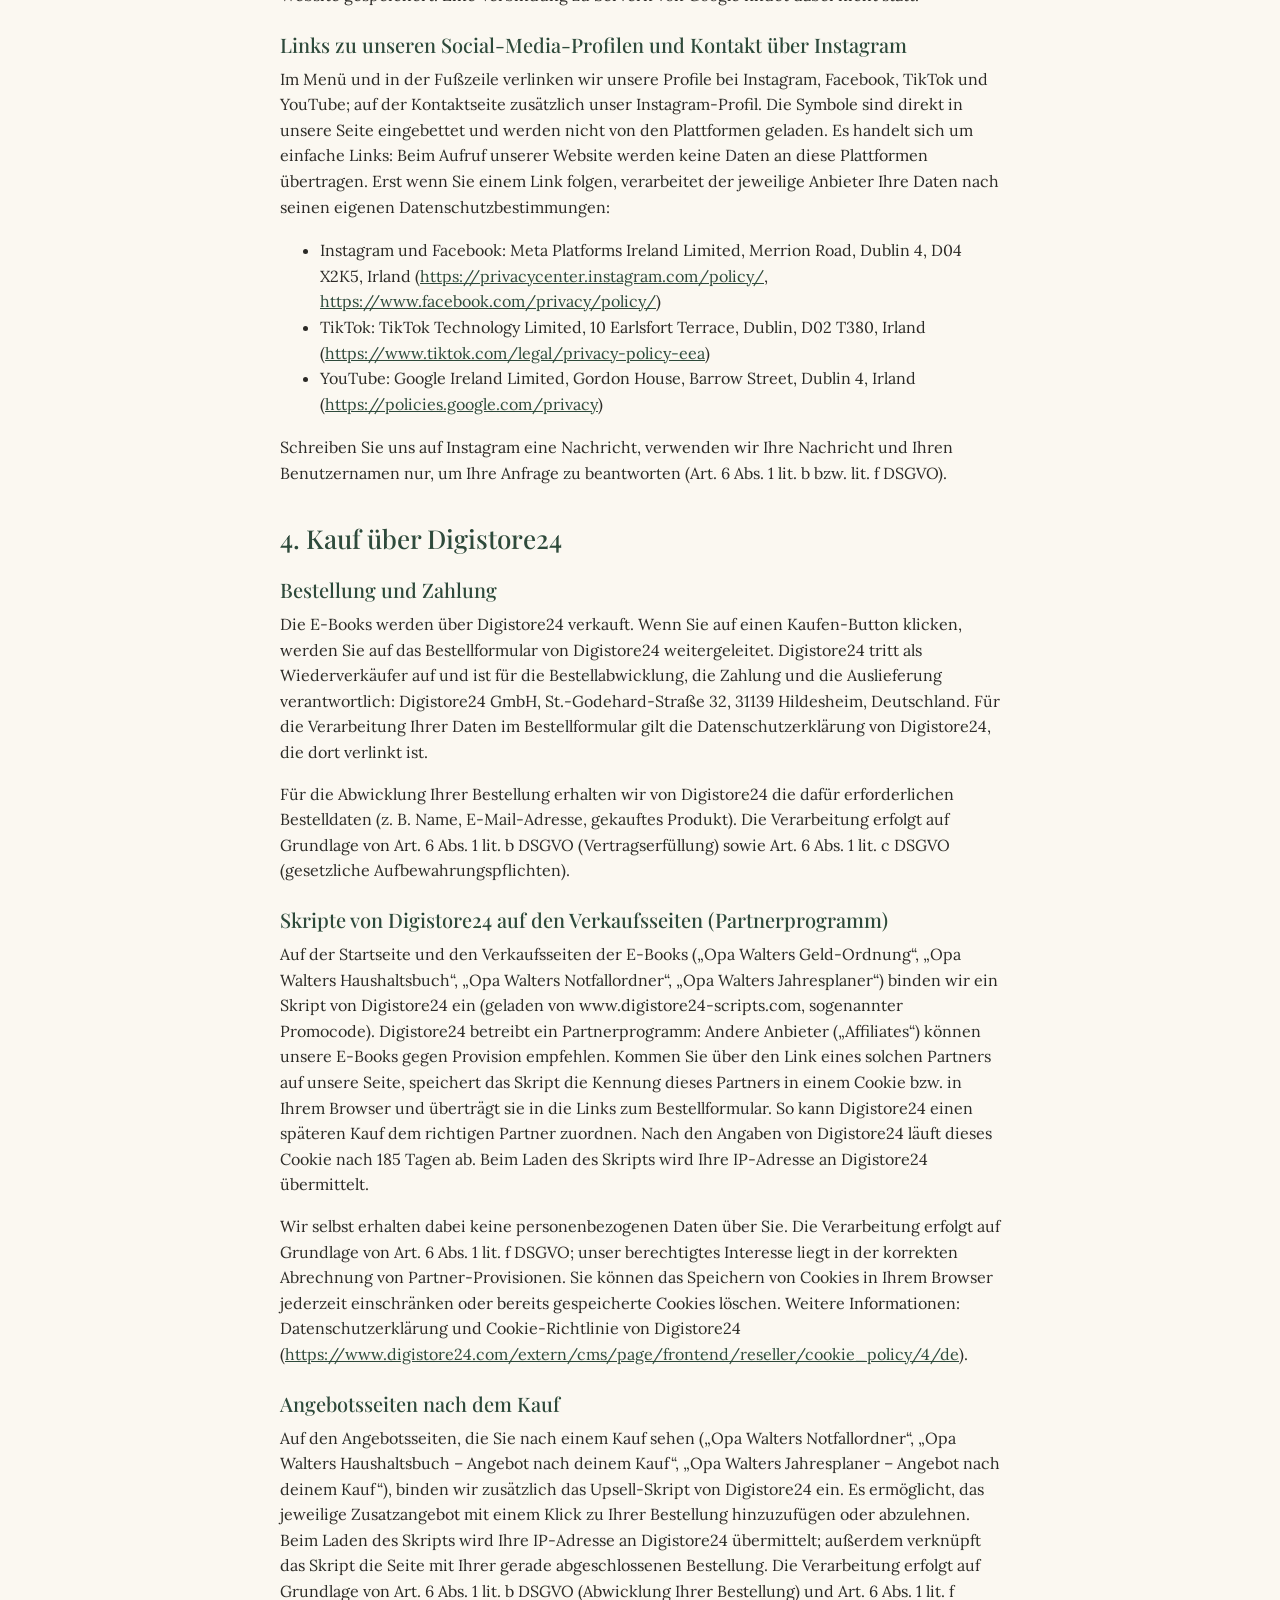
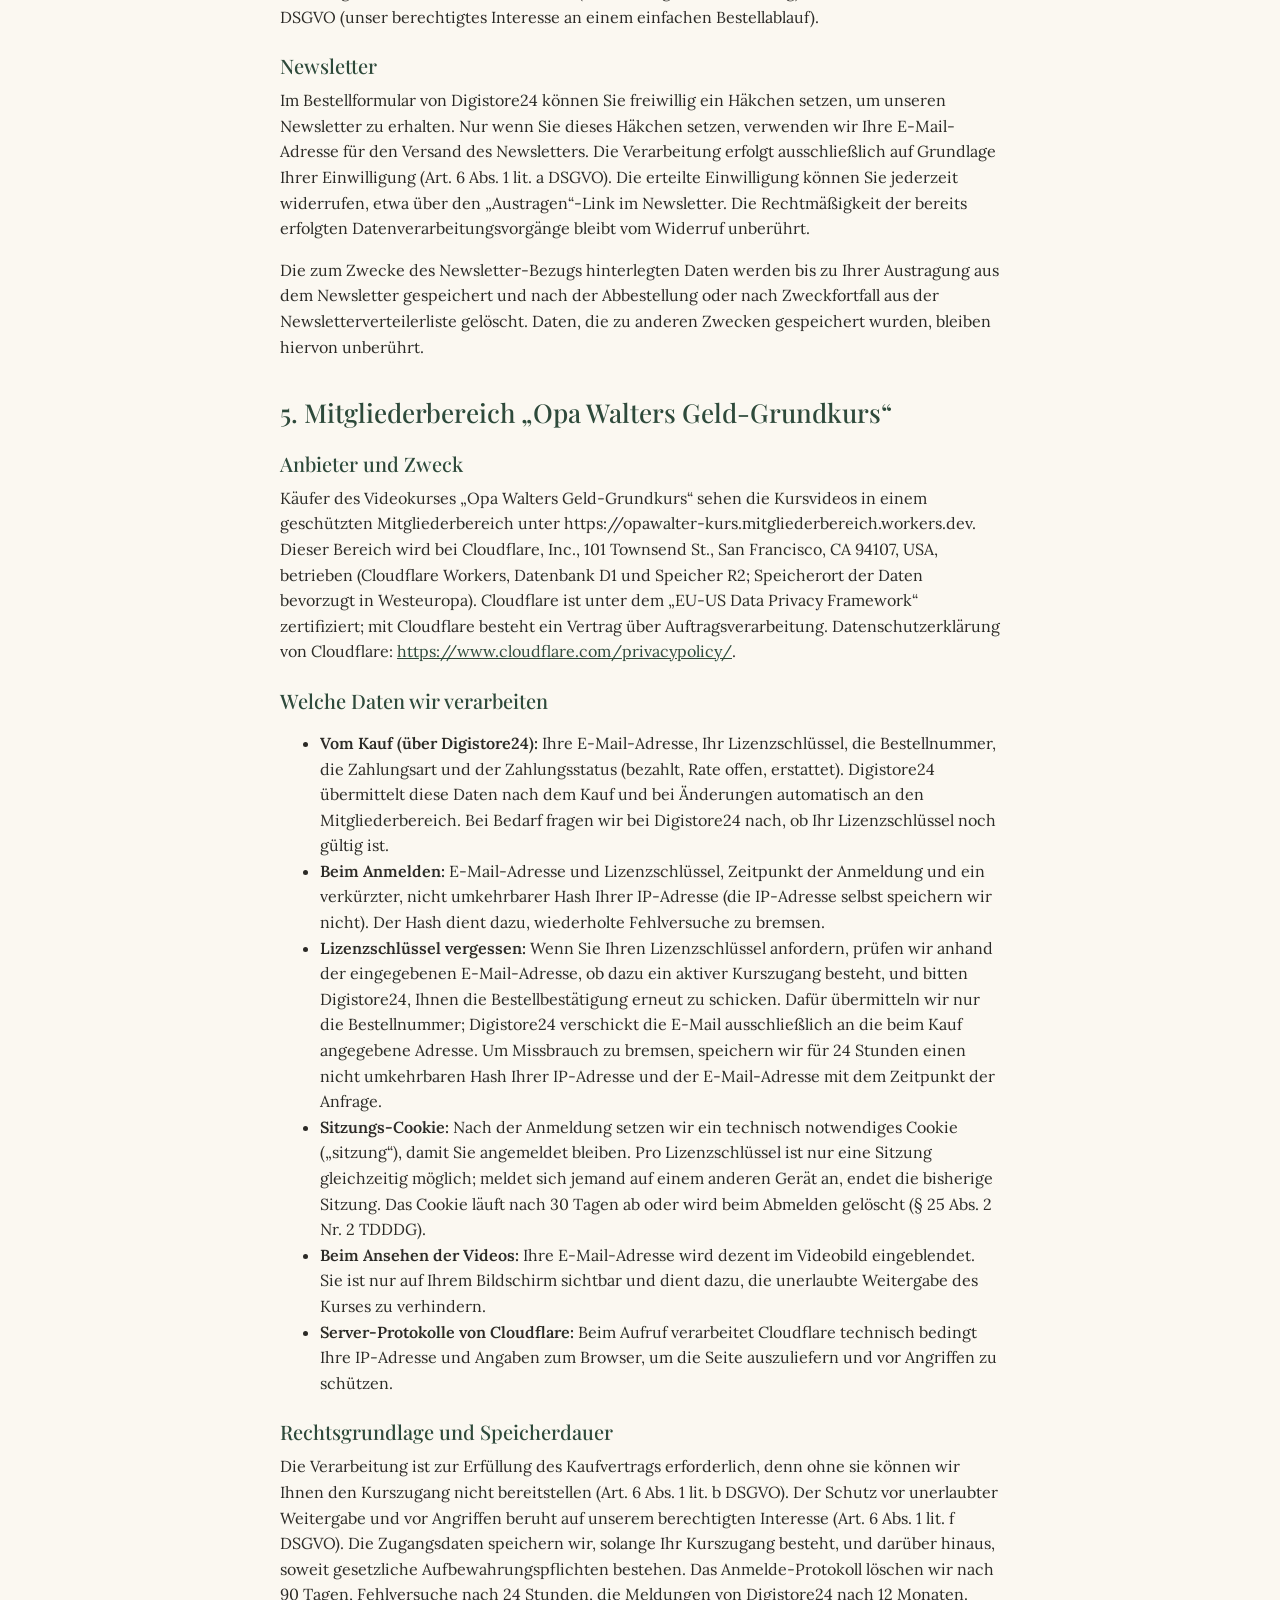
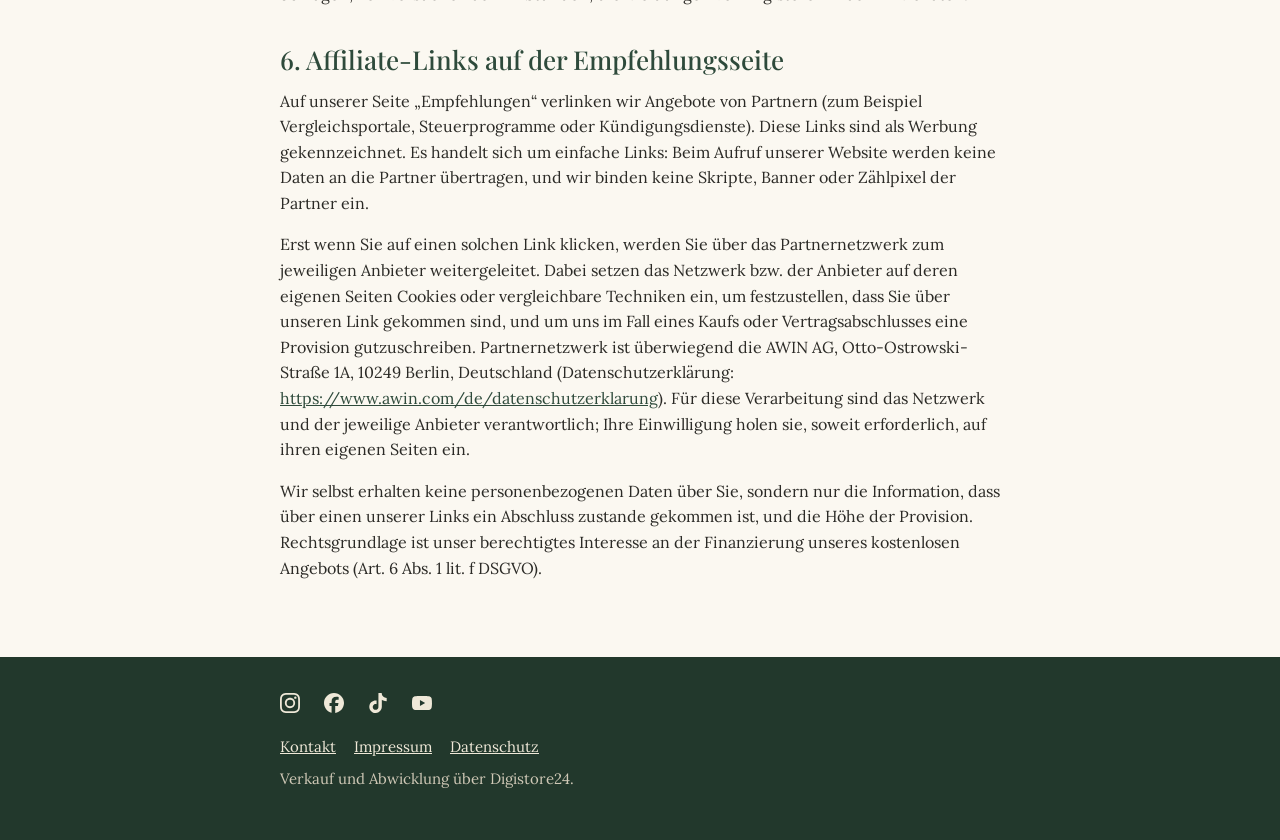
==== commit 9520b85f: "Add files via upload" ====
--- a/datenschutz.html
+++ b/datenschutz.html
@@ -137,6 +137,7 @@
   <ul>
     <li><strong>Vom Kauf (über Digistore24):</strong> Ihre E-Mail-Adresse, Ihr Lizenzschlüssel, die Bestellnummer, die Zahlungsart und der Zahlungsstatus (bezahlt, Rate offen, erstattet). Digistore24 übermittelt diese Daten nach dem Kauf und bei Änderungen automatisch an den Mitgliederbereich. Bei Bedarf fragen wir bei Digistore24 nach, ob Ihr Lizenzschlüssel noch gültig ist.</li>
     <li><strong>Beim Anmelden:</strong> E-Mail-Adresse und Lizenzschlüssel, Zeitpunkt der Anmeldung und ein verkürzter, nicht umkehrbarer Hash Ihrer IP-Adresse (die IP-Adresse selbst speichern wir nicht). Der Hash dient dazu, wiederholte Fehlversuche zu bremsen.</li>
+    <li><strong>Lizenzschlüssel vergessen:</strong> Wenn Sie Ihren Lizenzschlüssel anfordern, prüfen wir anhand der eingegebenen E-Mail-Adresse, ob dazu ein aktiver Kurszugang besteht, und bitten Digistore24, Ihnen die Bestellbestätigung erneut zu schicken. Dafür übermitteln wir nur die Bestellnummer; Digistore24 verschickt die E-Mail ausschließlich an die beim Kauf angegebene Adresse. Um Missbrauch zu bremsen, speichern wir für 24 Stunden einen nicht umkehrbaren Hash Ihrer IP-Adresse und der E-Mail-Adresse mit dem Zeitpunkt der Anfrage.</li>
     <li><strong>Sitzungs-Cookie:</strong> Nach der Anmeldung setzen wir ein technisch notwendiges Cookie („sitzung“), damit Sie angemeldet bleiben. Pro Lizenzschlüssel ist nur eine Sitzung gleichzeitig möglich; meldet sich jemand auf einem anderen Gerät an, endet die bisherige Sitzung. Das Cookie läuft nach 30 Tagen ab oder wird beim Abmelden gelöscht (§ 25 Abs. 2 Nr. 2 TDDDG).</li>
     <li><strong>Beim Ansehen der Videos:</strong> Ihre E-Mail-Adresse wird dezent im Videobild eingeblendet. Sie ist nur auf Ihrem Bildschirm sichtbar und dient dazu, die unerlaubte Weitergabe des Kurses zu verhindern.</li>
     <li><strong>Server-Protokolle von Cloudflare:</strong> Beim Aufruf verarbeitet Cloudflare technisch bedingt Ihre IP-Adresse und Angaben zum Browser, um die Seite auszuliefern und vor Angriffen zu schützen.</li>
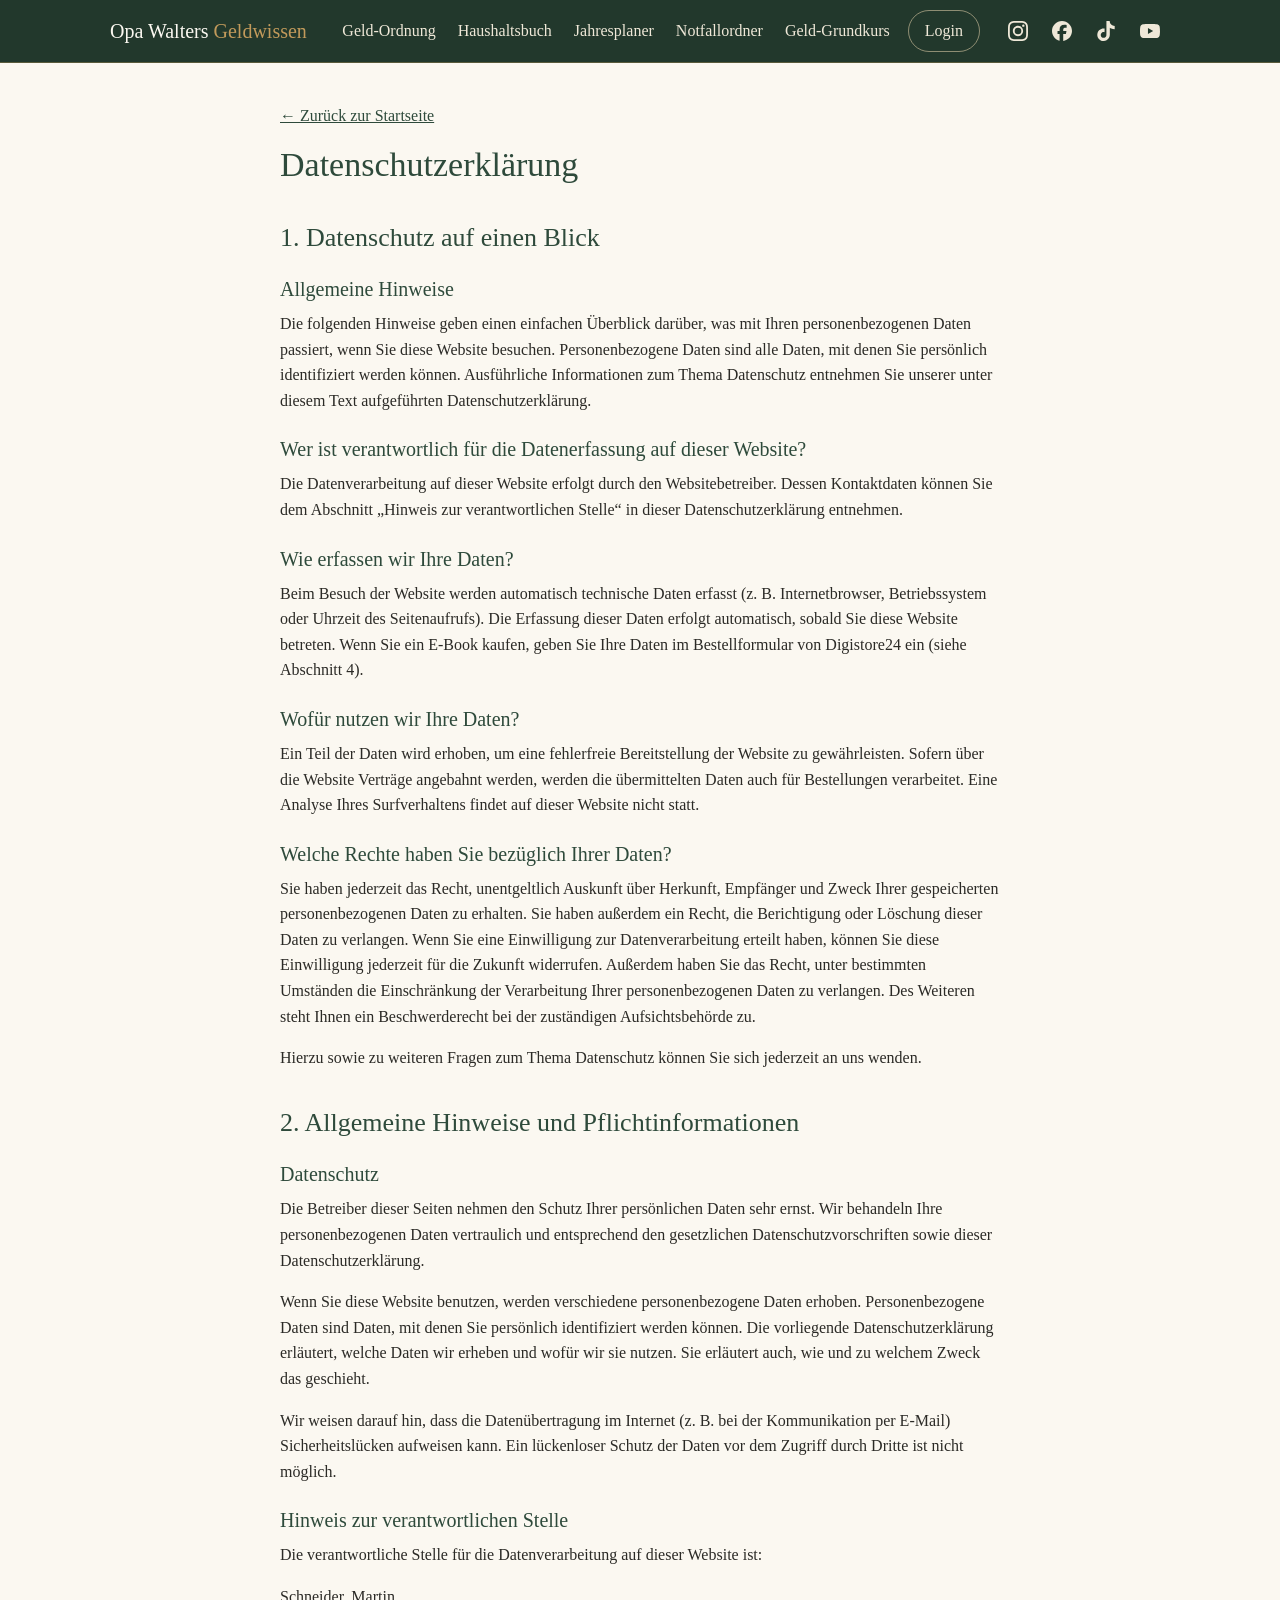
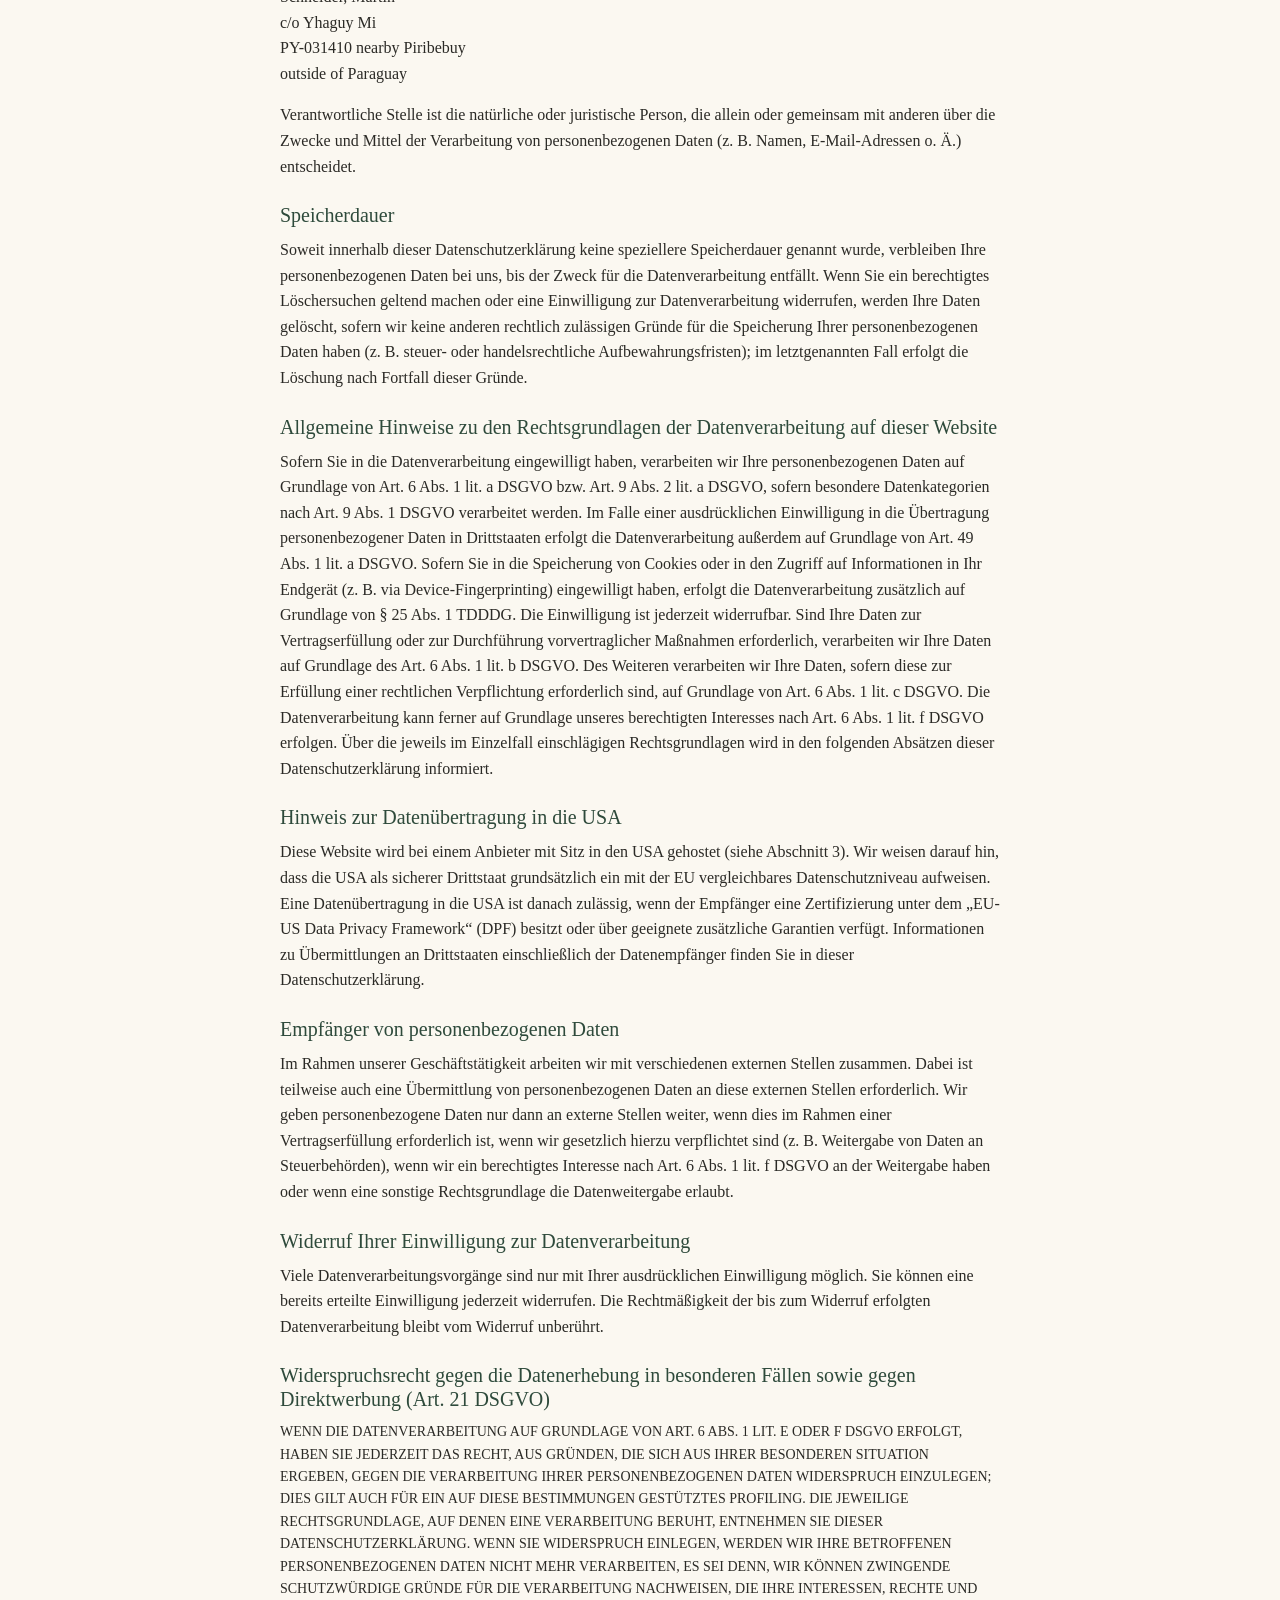
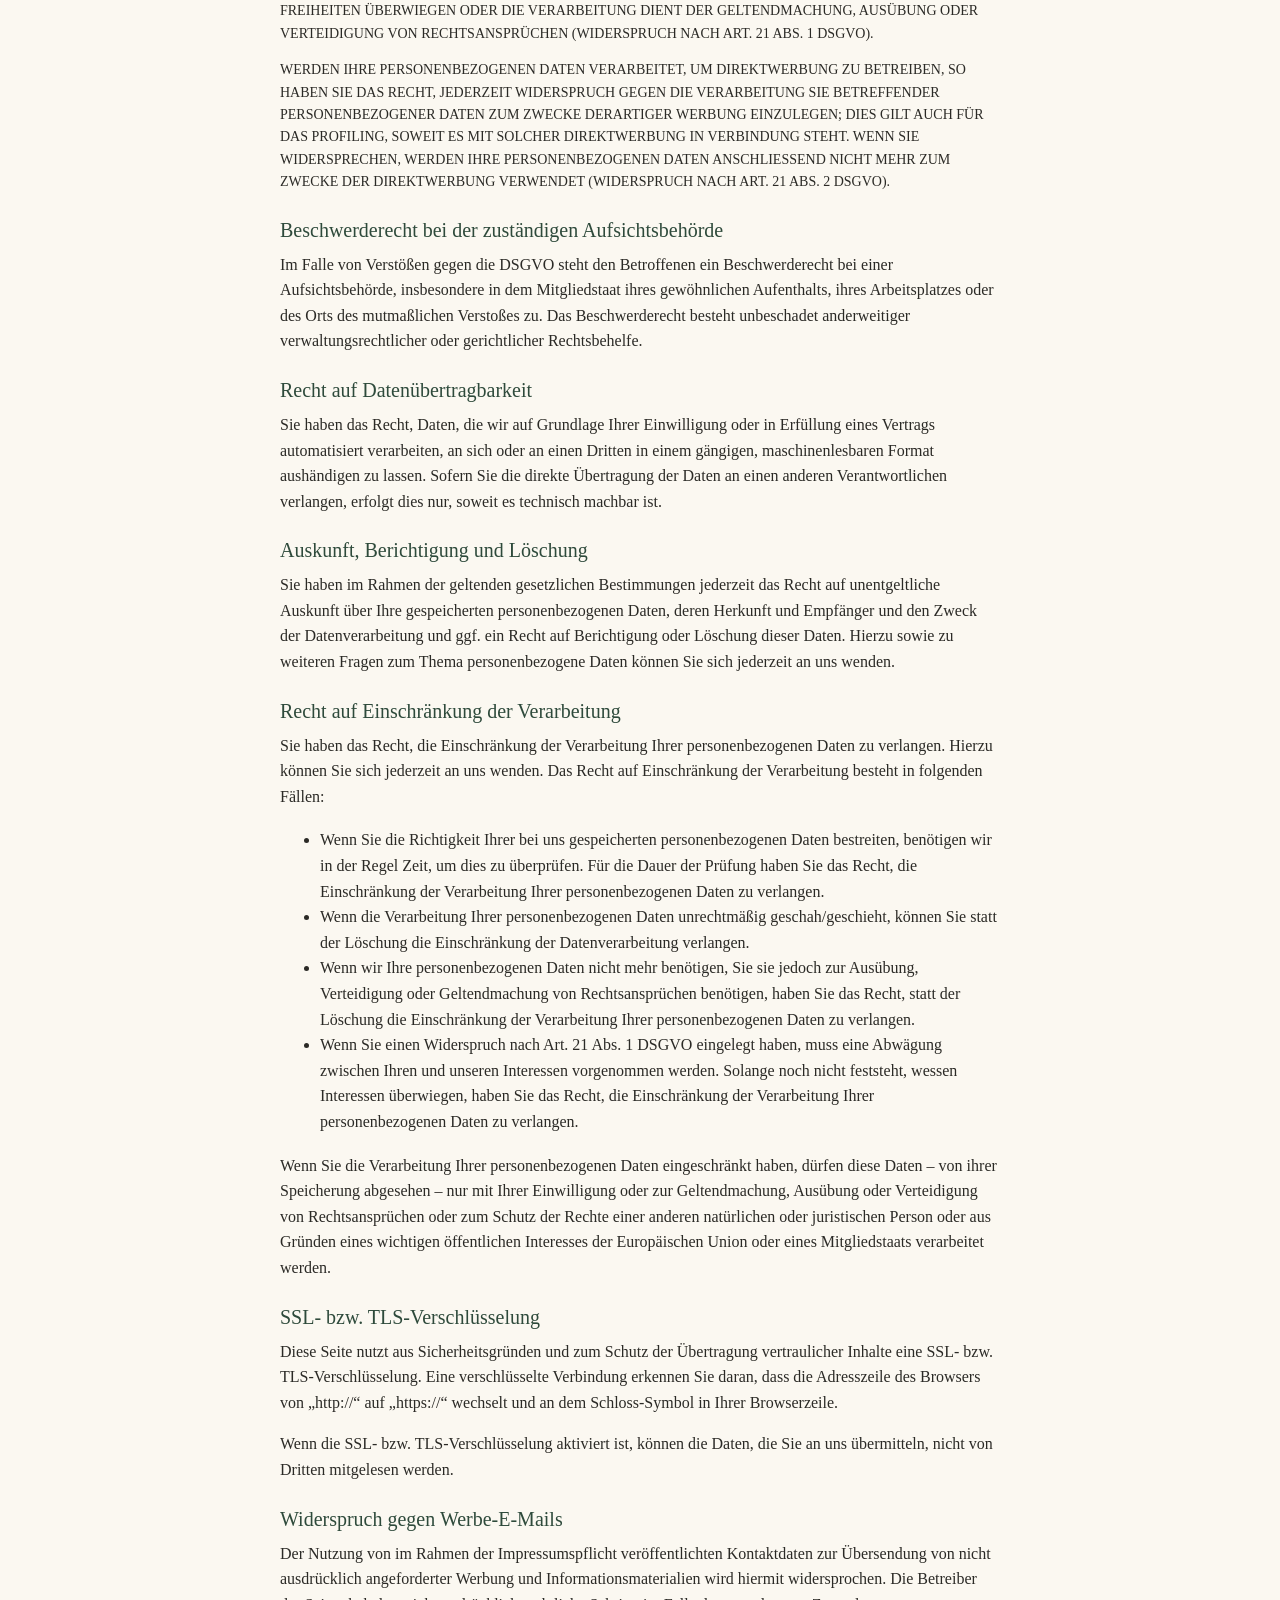
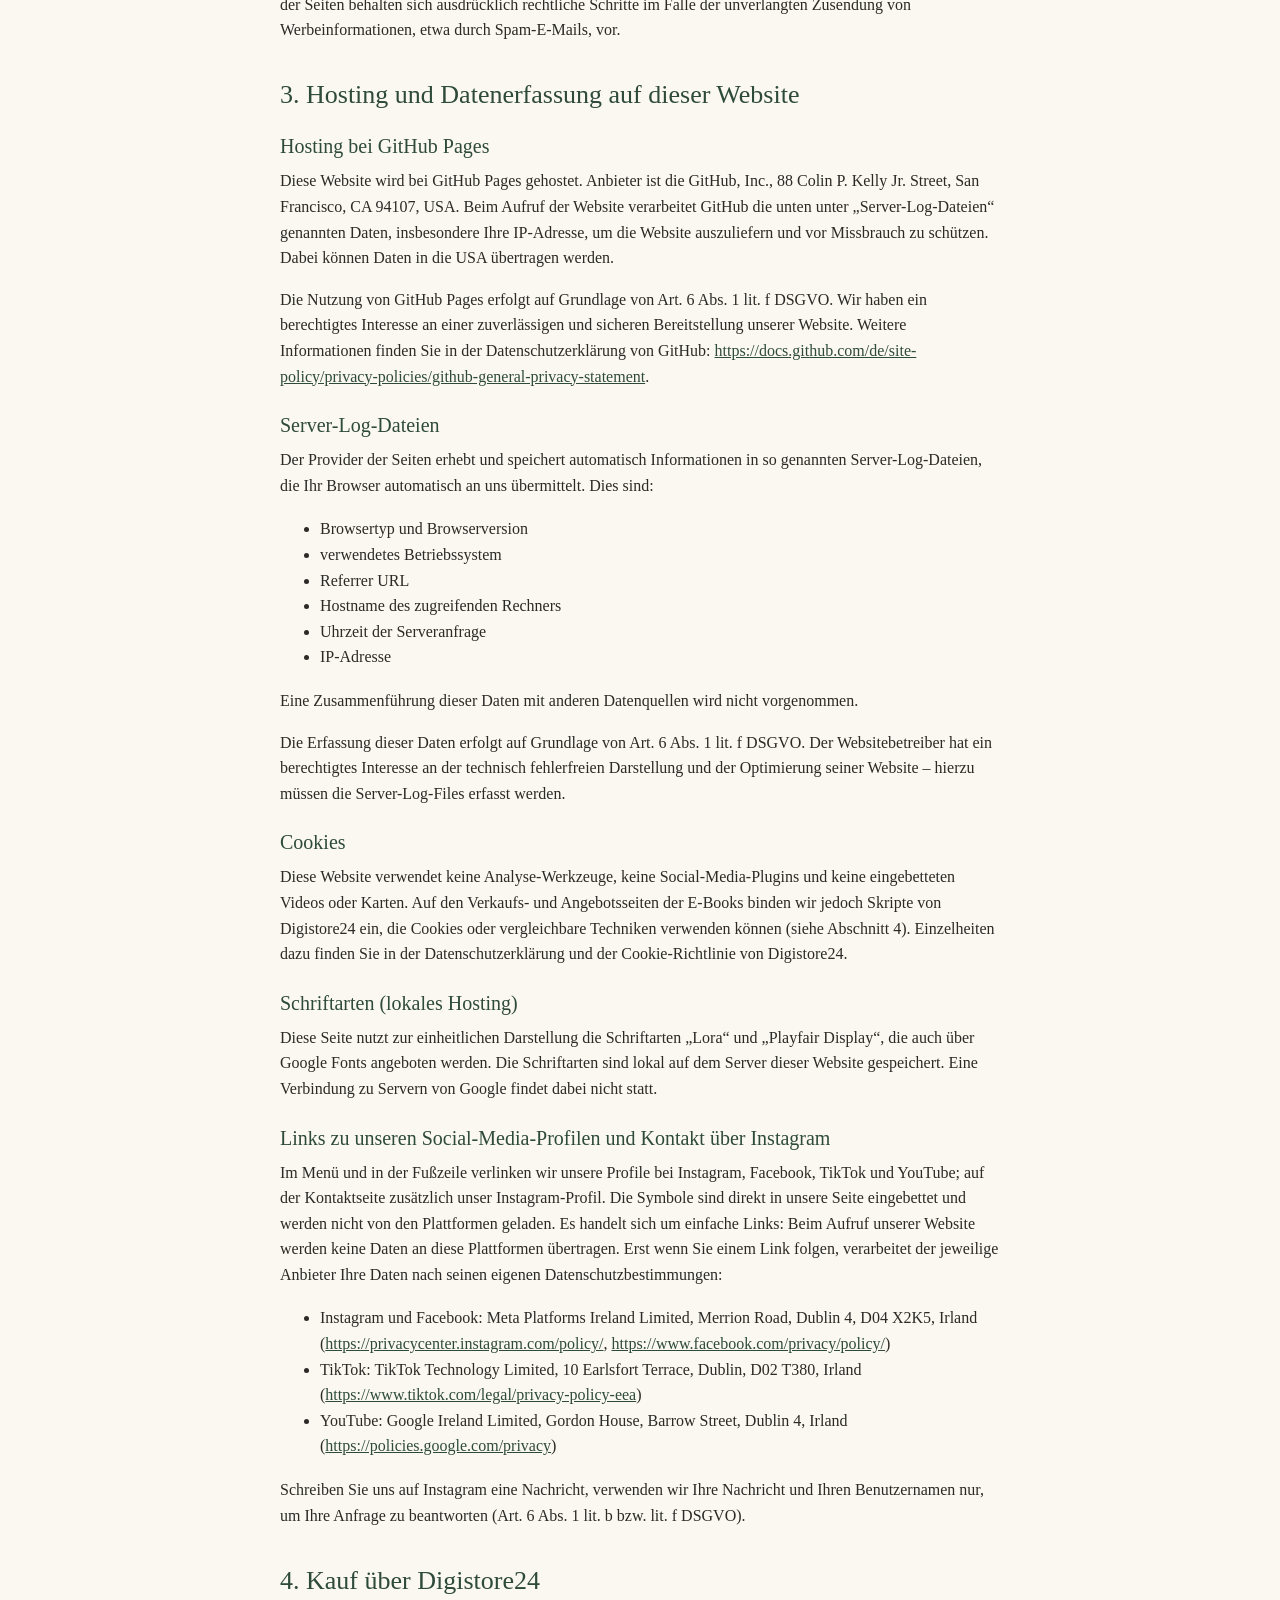
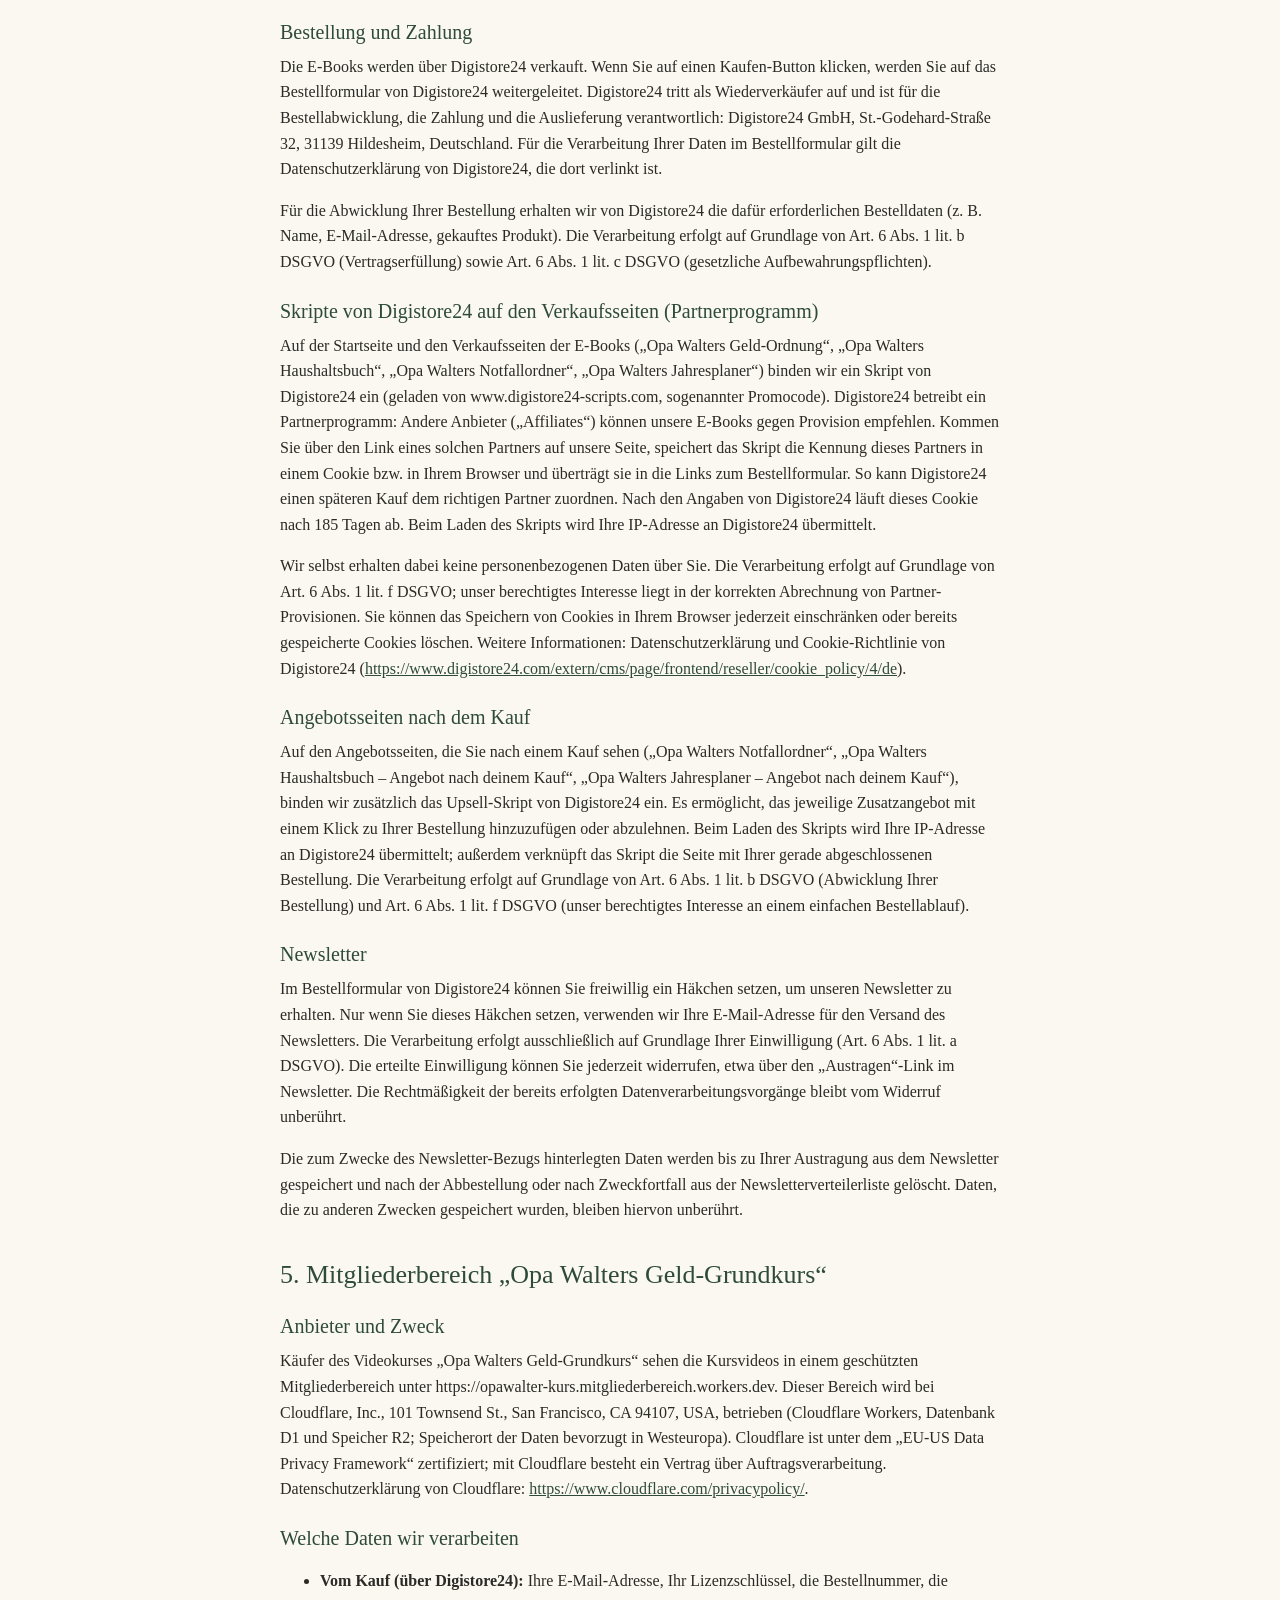
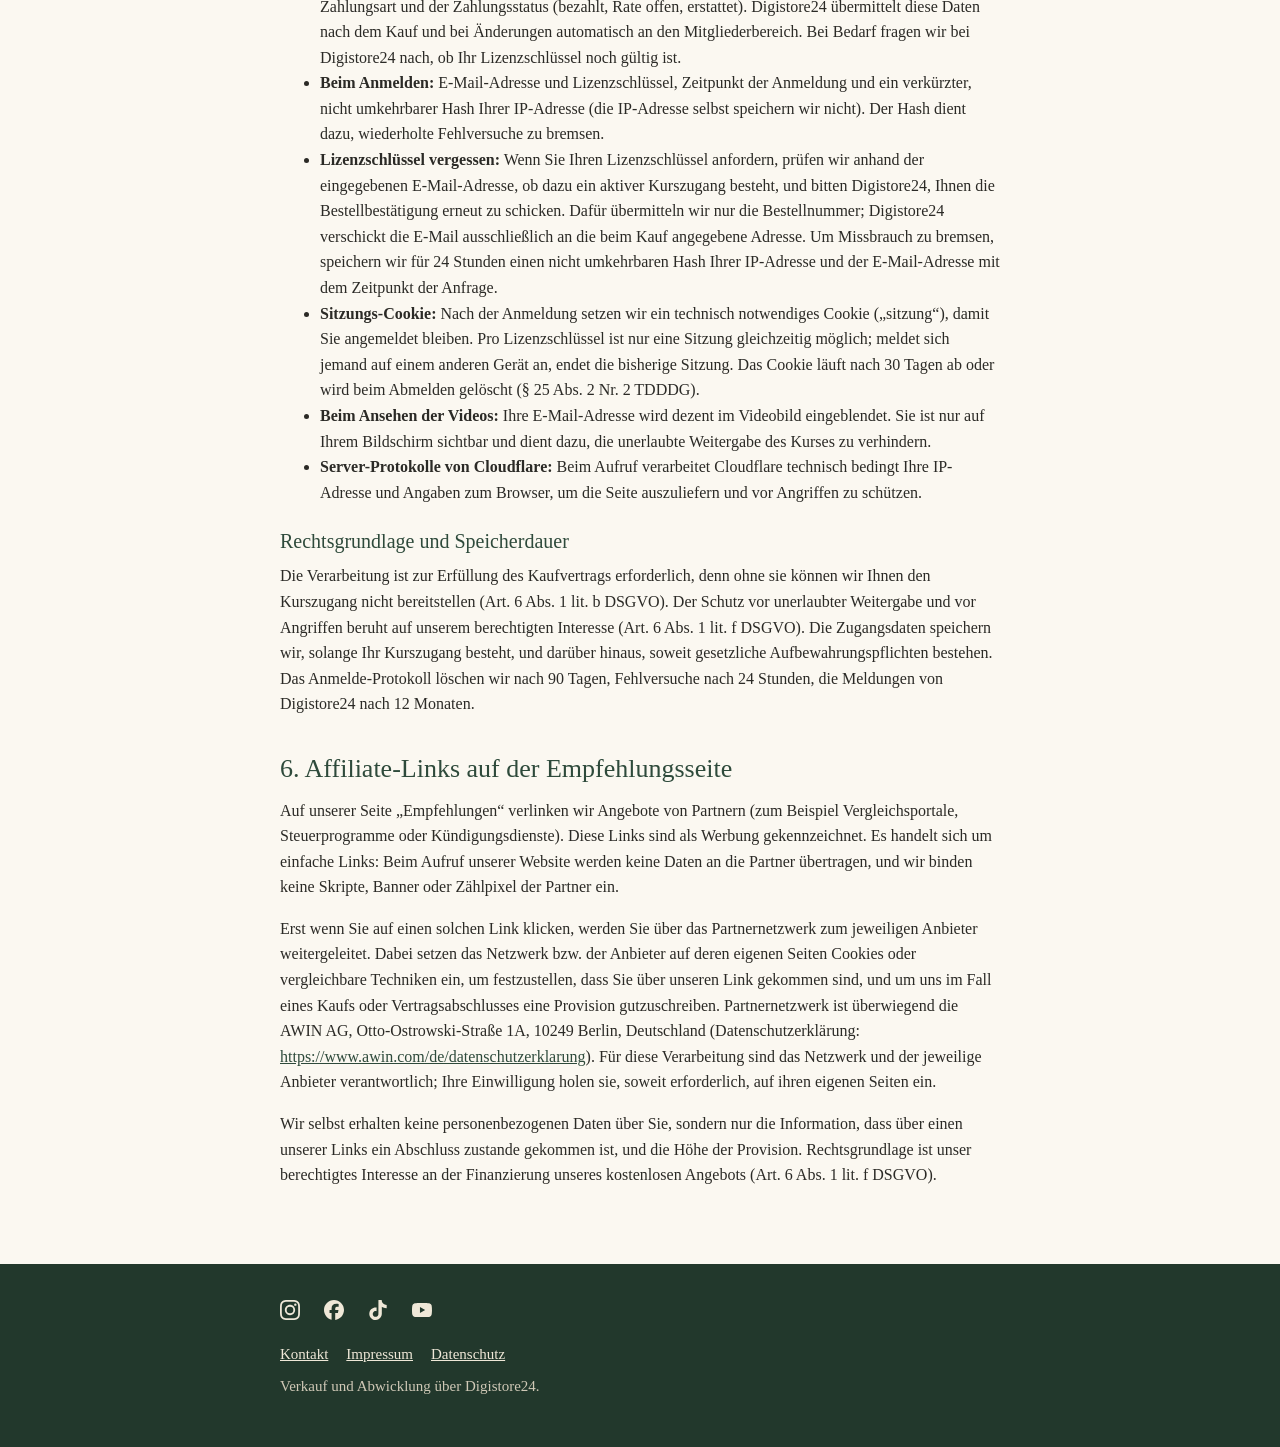
==== commit 1b4ca84b: "Add files via upload" ====
--- a/datenschutz.html
+++ b/datenschutz.html
@@ -15,7 +15,7 @@
     <a class="logo" href="index.html">Opa Walters <span>Geldwissen</span></a>
     <button class="menue-knopf" type="button" aria-expanded="false" aria-controls="hauptmenue"><svg viewBox="0 0 24 24" aria-hidden="true"><path class="auf" d="M3 6h18M3 12h18M3 18h18" stroke="currentColor" stroke-width="2" stroke-linecap="round"/><path class="zu" d="M6 6l12 12M18 6L6 18" stroke="currentColor" stroke-width="2" stroke-linecap="round"/></svg><span>Menü</span></button>
     <nav class="menue" id="hauptmenue" aria-label="Hauptmenü">
-      <ul class="menue-liste"><li><a href="index.html">Geld-Ordnung</a></li><li><a href="haushaltsbuch.html">Haushaltsbuch</a></li><li><a href="jahresplaner.html">Jahresplaner</a></li><li><a href="notfallordner-kaufen.html">Notfallordner</a></li><li><a class="login" href="https://shlk.io/geld-grundkurs-login" rel="noopener">Login</a></li></ul>
+      <ul class="menue-liste"><li><a href="index.html">Geld-Ordnung</a></li><li><a href="haushaltsbuch.html">Haushaltsbuch</a></li><li><a href="jahresplaner.html">Jahresplaner</a></li><li><a href="notfallordner-kaufen.html">Notfallordner</a></li><li><a href="grundkurs.html">Geld-Grundkurs</a></li><li><a class="login" href="https://shlk.io/geld-grundkurs-login" rel="noopener">Login</a></li></ul>
       <ul class="sozial"><li><a href="https://www.instagram.com/opawaltersgeldwissen/" target="_blank" rel="noopener" aria-label="Opa Walters Geldwissen auf Instagram" title="Instagram"><svg viewBox="0 0 24 24" aria-hidden="true" focusable="false"><path d="M7.0301.084c-1.2768.0602-2.1487.264-2.911.5634-.7888.3075-1.4575.72-2.1228 1.3877-.6652.6677-1.075 1.3368-1.3802 2.127-.2954.7638-.4956 1.6365-.552 2.914-.0564 1.2775-.0689 1.6882-.0626 4.947.0062 3.2586.0206 3.6671.0825 4.9473.061 1.2765.264 2.1482.5635 2.9107.308.7889.72 1.4573 1.388 2.1228.6679.6655 1.3365 1.0743 2.1285 1.38.7632.295 1.6361.4961 2.9134.552 1.2773.056 1.6884.069 4.9462.0627 3.2578-.0062 3.668-.0207 4.9478-.0814 1.28-.0607 2.147-.2652 2.9098-.5633.7889-.3086 1.4578-.72 2.1228-1.3881.665-.6682 1.0745-1.3378 1.3795-2.1284.2957-.7632.4966-1.636.552-2.9124.056-1.2809.0692-1.6898.063-4.948-.0063-3.2583-.021-3.6668-.0817-4.9465-.0607-1.2797-.264-2.1487-.5633-2.9117-.3084-.7889-.72-1.4568-1.3876-2.1228C21.2982 1.33 20.628.9208 19.8378.6165 19.074.321 18.2017.1197 16.9244.0645 15.6471.0093 15.236-.005 11.977.0014 8.718.0076 8.31.0215 7.0301.0839m.1402 21.6932c-1.17-.0509-1.8053-.2453-2.2287-.408-.5606-.216-.96-.4771-1.3819-.895-.422-.4178-.6811-.8186-.9-1.378-.1644-.4234-.3624-1.058-.4171-2.228-.0595-1.2645-.072-1.6442-.079-4.848-.007-3.2037.0053-3.583.0607-4.848.05-1.169.2456-1.805.408-2.2282.216-.5613.4762-.96.895-1.3816.4188-.4217.8184-.6814 1.3783-.9003.423-.1651 1.0575-.3614 2.227-.4171 1.2655-.06 1.6447-.072 4.848-.079 3.2033-.007 3.5835.005 4.8495.0608 1.169.0508 1.8053.2445 2.228.408.5608.216.96.4754 1.3816.895.4217.4194.6816.8176.9005 1.3787.1653.4217.3617 1.056.4169 2.2263.0602 1.2655.0739 1.645.0796 4.848.0058 3.203-.0055 3.5834-.061 4.848-.051 1.17-.245 1.8055-.408 2.2294-.216.5604-.4763.96-.8954 1.3814-.419.4215-.8181.6811-1.3783.9-.4224.1649-1.0577.3617-2.2262.4174-1.2656.0595-1.6448.072-4.8493.079-3.2045.007-3.5825-.006-4.848-.0608M16.953 5.5864A1.44 1.44 0 1 0 18.39 4.144a1.44 1.44 0 0 0-1.437 1.4424M5.8385 12.012c.0067 3.4032 2.7706 6.1557 6.173 6.1493 3.4026-.0065 6.157-2.7701 6.1506-6.1733-.0065-3.4032-2.771-6.1565-6.174-6.1498-3.403.0067-6.156 2.771-6.1496 6.1738M8 12.0077a4 4 0 1 1 4.008 3.9921A3.9996 3.9996 0 0 1 8 12.0077"/></svg></a></li><li><a href="https://www.facebook.com/1368022833069212" target="_blank" rel="noopener" aria-label="Opa Walters Geldwissen auf Facebook" title="Facebook"><svg viewBox="0 0 24 24" aria-hidden="true" focusable="false"><path d="M9.101 23.691v-7.98H6.627v-3.667h2.474v-1.58c0-4.085 1.848-5.978 5.858-5.978.401 0 .955.042 1.468.103a8.68 8.68 0 0 1 1.141.195v3.325a8.623 8.623 0 0 0-.653-.036 26.805 26.805 0 0 0-.733-.009c-.707 0-1.259.096-1.675.309a1.686 1.686 0 0 0-.679.622c-.258.42-.374.995-.374 1.752v1.297h3.919l-.386 2.103-.287 1.564h-3.246v8.245C19.396 23.238 24 18.179 24 12.044c0-6.627-5.373-12-12-12s-12 5.373-12 12c0 5.628 3.874 10.35 9.101 11.647Z"/></svg></a></li><li><a href="https://www.tiktok.com/@opawaltersgeldwiss" target="_blank" rel="noopener" aria-label="Opa Walters Geldwissen auf TikTok" title="TikTok"><svg viewBox="0 0 24 24" aria-hidden="true" focusable="false"><path d="M12.525.02c1.31-.02 2.61-.01 3.91-.02.08 1.53.63 3.09 1.75 4.17 1.12 1.11 2.7 1.62 4.24 1.79v4.03c-1.44-.05-2.89-.35-4.2-.97-.57-.26-1.1-.59-1.62-.93-.01 2.92.01 5.84-.02 8.75-.08 1.4-.54 2.79-1.35 3.94-1.31 1.92-3.58 3.17-5.91 3.21-1.43.08-2.86-.31-4.08-1.03-2.02-1.19-3.44-3.37-3.65-5.71-.02-.5-.03-1-.01-1.49.18-1.9 1.12-3.72 2.58-4.96 1.66-1.44 3.98-2.13 6.15-1.72.02 1.48-.04 2.96-.04 4.44-.99-.32-2.15-.23-3.02.37-.63.41-1.11 1.04-1.36 1.75-.21.51-.15 1.07-.14 1.61.24 1.64 1.82 3.02 3.5 2.87 1.12-.01 2.19-.66 2.77-1.61.19-.33.4-.67.41-1.06.1-1.79.06-3.57.07-5.36.01-4.03-.01-8.05.02-12.07z"/></svg></a></li><li><a href="https://www.youtube.com/@opawaltersgeldwissen" target="_blank" rel="noopener" aria-label="Opa Walters Geldwissen auf YouTube" title="YouTube"><svg viewBox="0 0 24 24" aria-hidden="true" focusable="false"><path d="M23.498 6.186a3.016 3.016 0 0 0-2.122-2.136C19.505 3.545 12 3.545 12 3.545s-7.505 0-9.377.505A3.017 3.017 0 0 0 .502 6.186C0 8.07 0 12 0 12s0 3.93.502 5.814a3.016 3.016 0 0 0 2.122 2.136c1.871.505 9.376.505 9.376.505s7.505 0 9.377-.505a3.015 3.015 0 0 0 2.122-2.136C24 15.93 24 12 24 12s0-3.93-.502-5.814zM9.545 15.568V8.432L15.818 12l-6.273 3.568z"/></svg></a></li></ul>
     </nav>
   </div>
--- a/stil.css
+++ b/stil.css
@@ -1,7 +1,7 @@
-@font-face{font-family:"Lora";font-weight:400;font-style:normal;font-display:swap;src:url(Lora-400.ttf) format("truetype")}
-@font-face{font-family:"Lora";font-weight:400;font-style:italic;font-display:swap;src:url(Lora-400-italic.ttf) format("truetype")}
-@font-face{font-family:"Lora";font-weight:600;font-style:normal;font-display:swap;src:url(Lora-600.ttf) format("truetype")}
-@font-face{font-family:"Playfair Display";font-weight:500;font-style:normal;font-display:swap;src:url(Playfair-500.ttf) format("truetype")}
+@font-face{font-family:"Lora";font-weight:400;font-style:normal;font-display:swap;src:url(fonts/Lora-400.ttf) format("truetype")}
+@font-face{font-family:"Lora";font-weight:400;font-style:italic;font-display:swap;src:url(fonts/Lora-400-italic.ttf) format("truetype")}
+@font-face{font-family:"Lora";font-weight:600;font-style:normal;font-display:swap;src:url(fonts/Lora-600.ttf) format("truetype")}
+@font-face{font-family:"Playfair Display";font-weight:500;font-style:normal;font-display:swap;src:url(fonts/Playfair-500.ttf) format("truetype")}
 
 :root{
   --gruen:#2E4A3B; --gruen-dunkel:#22382c; --gold:#C29A5B; --gold-hell:#E8D3AE;
@@ -94,6 +94,8 @@
 .menue-liste{display:flex;gap:2px;list-style:none;margin:0;padding:0}
 .menue-liste a{display:block;padding:8px 10px;color:#EFE8D8;text-decoration:none;font-size:16px;border-radius:8px}
 .menue-liste a:hover{background:rgba(255,255,255,.08);color:#fff}
+.menue-liste a{white-space:nowrap}
+@media (min-width:1061px) and (max-width:1180px){.menue{gap:10px}.menue-liste a{padding:8px 6px;font-size:15px}.menue-liste a.login{padding:6px 12px;margin-left:4px}.logo{font-size:18px}}
 .menue-liste a[aria-current="page"]{color:var(--gold-hell);box-shadow:inset 0 -2px 0 var(--gold);border-radius:8px 8px 0 0}
 .menue-liste a:focus-visible,.sozial a:focus-visible,.menue-knopf:focus-visible,.logo:focus-visible{outline:3px solid var(--gold);outline-offset:2px}
 .sozial{display:flex;gap:4px;list-style:none;margin:0;padding:0}
@@ -102,7 +104,7 @@
 .sozial svg{width:20px;height:20px;fill:currentColor}
 .menue-knopf{display:none}
 .fuss .sozial{margin:0 0 12px -10px}
-@media (max-width:900px){
+@media (max-width:1060px){
   .logo{font-size:18px}
   .menue-knopf{display:inline-flex;align-items:center;gap:8px;min-height:44px;padding:8px 14px;background:transparent;color:var(--creme);border:1px solid rgba(232,211,174,.55);border-radius:99px;font:600 16px "Lora",Georgia,serif;cursor:pointer}
   .menue-knopf svg{width:20px;height:20px}
@@ -123,4 +125,5 @@
 /* Login-Punkt im Menü hervorheben */
 .menue-liste a.login{border:1px solid rgba(232,211,174,.55);border-radius:99px;padding:7px 16px;margin-left:6px}
 .menue-liste a.login:hover{background:var(--gold);color:#1f2a22;border-color:var(--gold)}
-@media (max-width:900px){.menue-liste a.login{border:0;border-bottom:1px solid rgba(255,255,255,.08);border-radius:0;margin:0;padding:14px 4px;color:var(--gold-hell)}}
+@media (min-width:1061px) and (max-width:1180px){.menue-liste a.login{padding:6px 12px;margin-left:4px}}
+@media (max-width:1060px){.menue-liste a.login{border:0;border-bottom:1px solid rgba(255,255,255,.08);border-radius:0;margin:0;padding:14px 4px;color:var(--gold-hell)}}
